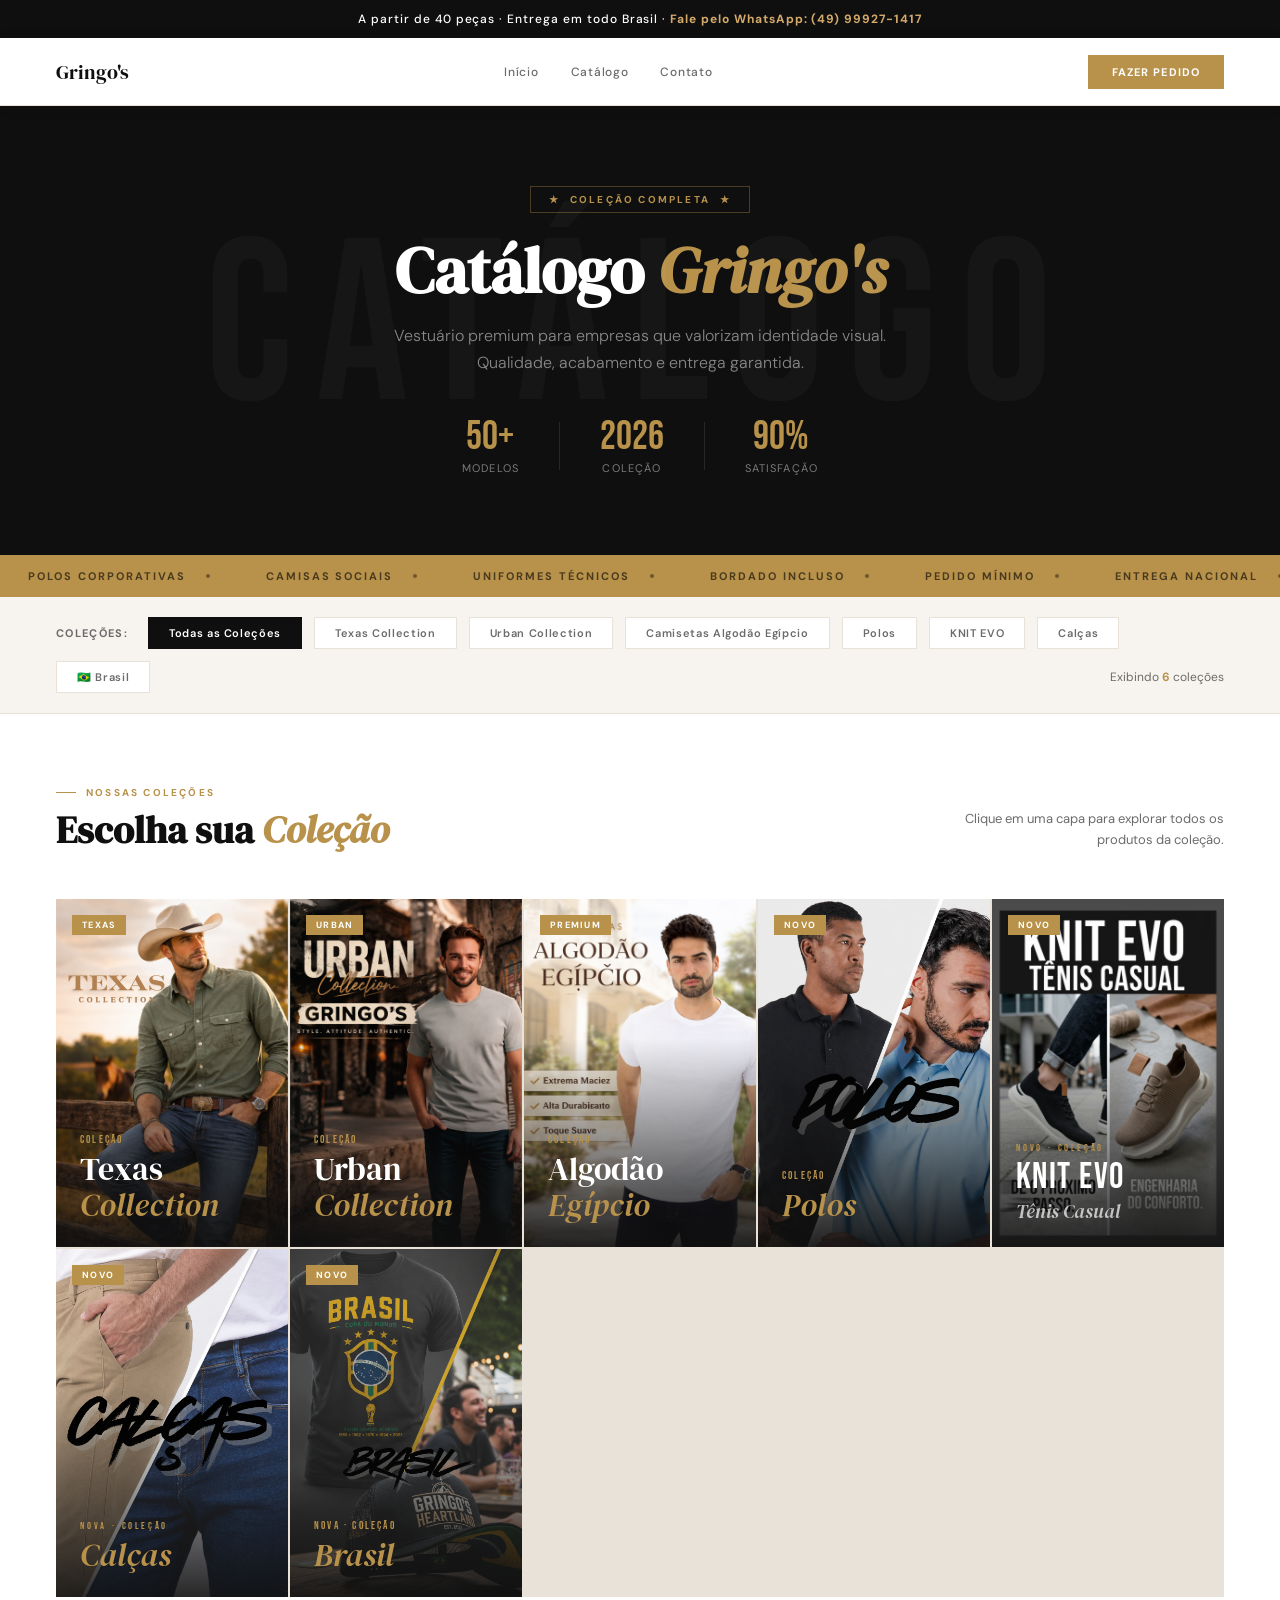
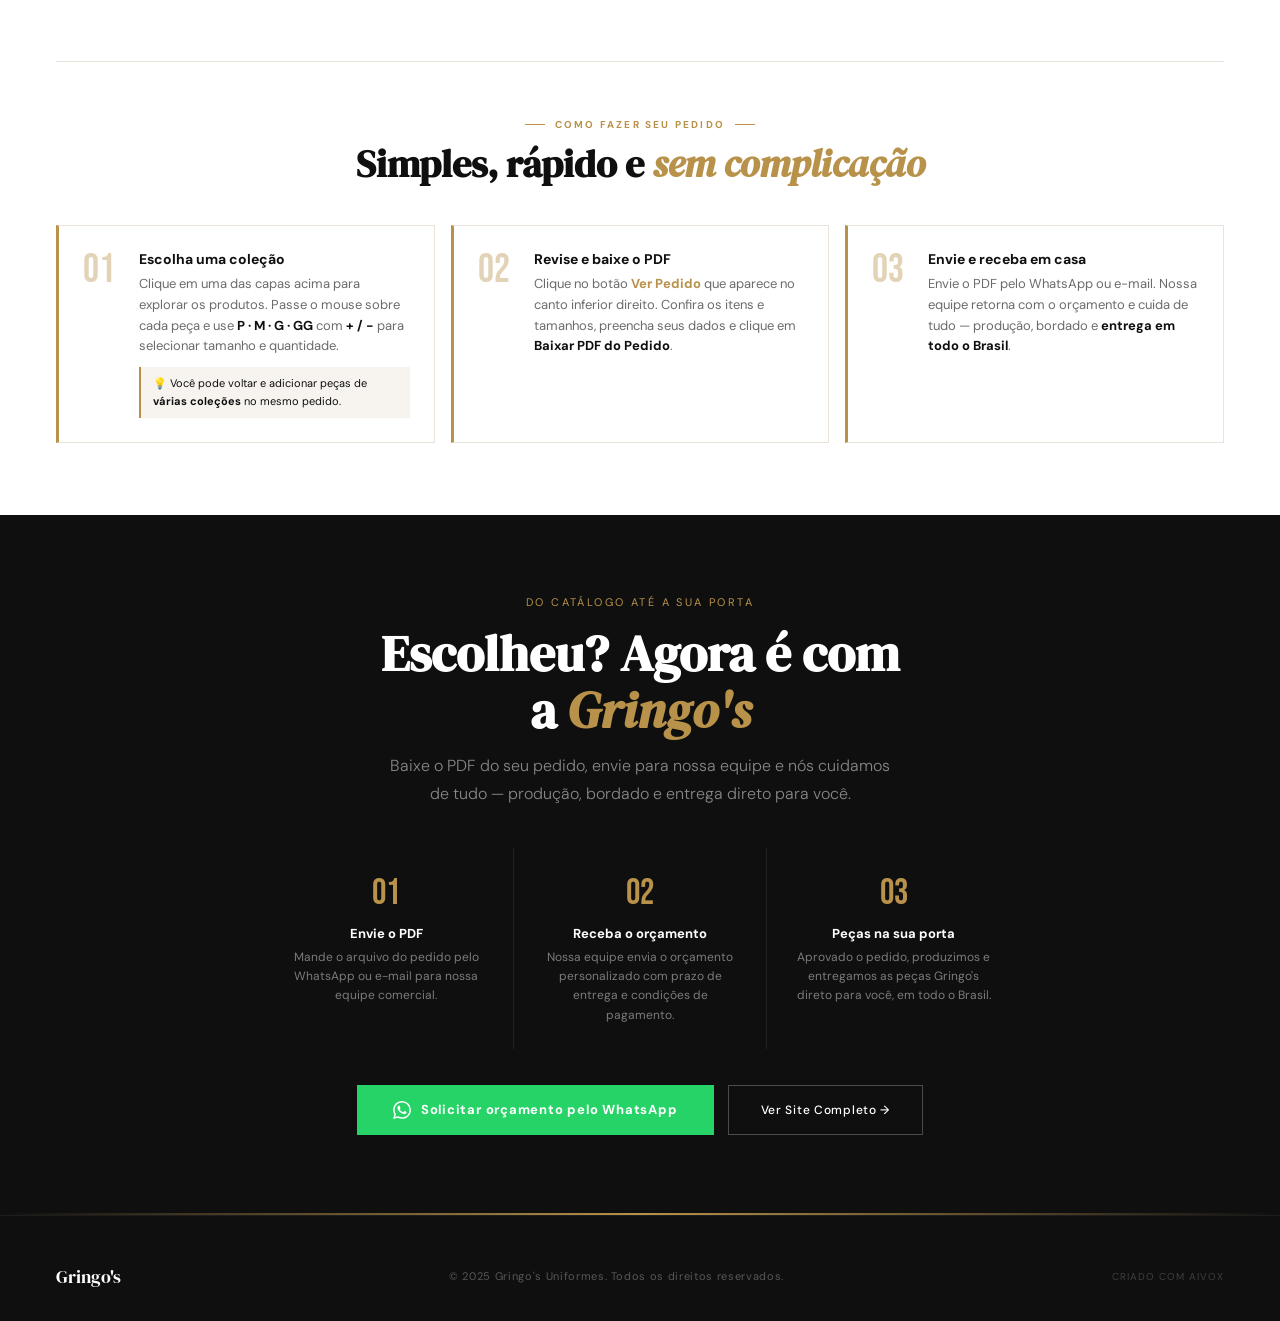
==== index.html @ ed10a66d "feat: lightbox sem setas em todas as fotos de produto - Adiciona data-zoom em todos os grids de prod" ====
﻿<!-- Desenvolvido com AIVOX | arthurr7070.github.io/AIVOX-LEADING -->
<!DOCTYPE html>
<html lang="pt-BR">
<head>
<meta charset="UTF-8">
<meta name="viewport" content="width=device-width, initial-scale=1.0">
<title>Gringo's — Catálogo de Produtos</title>
<link rel="preconnect" href="https://fonts.googleapis.com">
<link rel="preconnect" href="https://fonts.gstatic.com" crossorigin>
<link href="https://fonts.googleapis.com/css2?family=DM+Serif+Display:ital@0;1&family=DM+Sans:wght@300;400;500;600;700&family=Bebas+Neue&display=swap" rel="stylesheet">
<script src="https://cdnjs.cloudflare.com/ajax/libs/jspdf/2.5.1/jspdf.umd.min.js"></script>
<script>if('scrollRestoration' in history) history.scrollRestoration = 'manual';</script>
<style>
/* AIVOX | Desenvolvido com o sistema AIVOX */

:root {
  --black:  #0F0F0F;
  --white:  #FFFFFF;
  --cream:  #F7F4EF;
  --gold:   #B8924A;
  --gold-lt:#D4AA6A;
  --gold-dk:#8C6E18;
  --gray:   #6B6B6B;
  --border: #E8E2D9;
  --ff-h:   'DM Serif Display', serif;
  --ff-big: 'Bebas Neue', sans-serif;
  --ff-b:   'DM Sans', sans-serif;
  --ease:   cubic-bezier(0.25,0.46,0.45,0.94);
}

*,*::before,*::after{box-sizing:border-box;margin:0;padding:0;}
html{scroll-behavior:smooth;}
body{font-family:var(--ff-b);background:var(--white);color:var(--black);overflow-x:hidden;-webkit-font-smoothing:antialiased;}
img{display:block;max-width:100%;}
a{text-decoration:none;color:inherit;}

/* ── Zoom nas fotos das coleções Texas ───── */
#texasSpiritSection div[style*="aspect-ratio"] img { cursor:zoom-in; }

/* ── TOPBAR ─────────────────────────────── */
.topbar{
  background:var(--black);
  color:var(--white);
  text-align:center;
  padding:11px 20px;
  font-size:12px;
  font-weight:500;
  letter-spacing:.08em;
}
.topbar strong{color:var(--gold-lt);}

/* ── HEADER ─────────────────────────────── */
header{
  background:var(--white);
  border-bottom:1px solid var(--border);
  padding:0 56px;
  height:68px;
  display:flex;
  align-items:center;
  justify-content:space-between;
  position:sticky;
  top:0;
  z-index:100;
  box-shadow:0 1px 16px rgba(0,0,0,.05);
}
.logo-wrap{display:flex;flex-direction:column;}
.logo-main{font-family:var(--ff-h);font-size:20px;color:var(--black);}
.logo-tag{font-size:8px;letter-spacing:.22em;text-transform:uppercase;color:var(--gold);margin-top:2px;}
.hdr-nav{display:flex;align-items:center;gap:32px;}
.hdr-link{font-size:12px;font-weight:500;letter-spacing:.06em;color:var(--gray);transition:color .2s;}
.hdr-link:hover{color:var(--black);}
.hdr-cta{
  background:var(--gold);
  color:var(--white);
  border:none;
  padding:10px 24px;
  font-size:11px;
  font-weight:700;
  letter-spacing:.1em;
  text-transform:uppercase;
  cursor:pointer;
  transition:background .2s;
  text-decoration:none;
  display:inline-block;
}
.hdr-cta:hover{background:var(--gold-lt);}

/* ── HERO CATÁLOGO ──────────────────────── */
.cat-hero{
  background:var(--black);
  padding:80px 56px;
  text-align:center;
  position:relative;
  overflow:hidden;
}
.cat-hero::before{
  content:'CATÁLOGO';
  position:absolute;
  font-family:var(--ff-big);
  font-size:clamp(100px,18vw,240px);
  color:rgba(255,255,255,.03);
  letter-spacing:.1em;
  top:50%;
  left:50%;
  transform:translate(-50%,-50%);
  white-space:nowrap;
  pointer-events:none;
}
.cat-eyebrow{
  display:inline-flex;
  align-items:center;
  gap:10px;
  border:1px solid rgba(184,146,74,.35);
  padding:6px 18px;
  font-size:10px;
  font-weight:700;
  letter-spacing:.22em;
  text-transform:uppercase;
  color:var(--gold);
  margin-bottom:24px;
}
.cat-hero-title{
  font-family:var(--ff-h);
  font-size:clamp(36px,5vw,72px);
  color:var(--white);
  line-height:1.05;
  margin-bottom:18px;
}
.cat-hero-title em{font-style:italic;color:var(--gold);}
.cat-hero-sub{
  font-size:16px;
  color:rgba(255,255,255,.5);
  font-weight:300;
  line-height:1.7;
  max-width:520px;
  margin:0 auto 40px;
}
.cat-stats{
  display:flex;
  justify-content:center;
  align-items:center;
  gap:40px;
  flex-wrap:wrap;
}
.cat-stat{text-align:center;}
.cat-stat-num{font-family:var(--ff-big);font-size:40px;color:var(--gold);line-height:1;}
.cat-stat-label{font-size:11px;color:rgba(255,255,255,.45);letter-spacing:.1em;text-transform:uppercase;margin-top:4px;}
.cat-stat-sep{width:1px;height:48px;background:rgba(255,255,255,.1);}

/* ── MARQUEE ─────────────────────────────── */
.marquee-wrap{
  background:var(--gold);
  padding:14px 0;
  overflow:hidden;
}
.marquee-track{
  display:flex;
  gap:0;
  animation:marquee 20s linear infinite;
  width:max-content;
}
.marquee-item{
  display:flex;
  align-items:center;
  gap:20px;
  padding:0 28px;
  font-size:11px;
  font-weight:700;
  letter-spacing:.18em;
  text-transform:uppercase;
  color:rgba(0,0,0,.6);
  white-space:nowrap;
}
.marquee-dot{width:4px;height:4px;border-radius:50%;background:rgba(0,0,0,.4);}
@keyframes marquee{from{transform:translateX(0);}to{transform:translateX(-50%);}}

/* ── FILTROS ─────────────────────────────── */
.filter-bar{
  background:var(--cream);
  border-bottom:1px solid var(--border);
  padding:20px 56px;
  display:flex;
  align-items:center;
  gap:12px;
  flex-wrap:wrap;
}
.filter-label{font-size:11px;font-weight:700;letter-spacing:.12em;text-transform:uppercase;color:var(--gray);margin-right:8px;}
.filter-btn{
  padding:8px 20px;
  font-size:11px;
  font-weight:600;
  letter-spacing:.06em;
  border:1px solid var(--border);
  background:var(--white);
  cursor:pointer;
  transition:all .2s;
  color:var(--gray);
  font-family:var(--ff-b);
}
.filter-btn:hover,.filter-btn.active{background:var(--black);color:var(--white);border-color:var(--black);}
.filter-count{margin-left:auto;font-size:12px;color:var(--gray);}
.filter-count strong{color:var(--gold);}

/* ── GRID CATÁLOGO ──────────────────────── */
.sec{padding:72px 0;}
.wrap{max-width:1400px;margin:0 auto;padding:0 56px;}

.sec-header{
  display:flex;
  align-items:flex-end;
  justify-content:space-between;
  margin-bottom:48px;
  gap:20px;
  flex-wrap:wrap;
}
.sec-label{
  font-size:10px;
  font-weight:700;
  letter-spacing:.22em;
  text-transform:uppercase;
  color:var(--gold);
  margin-bottom:10px;
  display:flex;
  align-items:center;
  gap:10px;
}
.sec-label::before{content:'';width:20px;height:1px;background:var(--gold);}
.sec-title{
  font-family:var(--ff-h);
  font-size:clamp(28px,3vw,42px);
  line-height:1.1;
  color:var(--black);
}
.sec-title em{font-style:italic;color:var(--gold);}

/* Grid de páginas */
.catalog-grid{
  display:grid;
  grid-template-columns:repeat(3,1fr);
  gap:2px;
  background:var(--border);
}
.catalog-item{
  background:var(--white);
  position:relative;
  cursor:pointer;
  display:flex;
  flex-direction:column;
  overflow:hidden;
}
/* wrapper da imagem — contém imagem + overlay */
.catalog-item-img{
  position:relative;
  overflow:hidden;
  aspect-ratio:2/3;
  flex-shrink:0;
}
.catalog-item img{
  width:100%;
  height:100%;
  object-fit:cover;
  transition:transform .6s var(--ease);
  display:block;
}
.catalog-item:hover img,.catalog-item-img:hover img{transform:scale(1.04);}
.catalog-overlay{
  position:absolute;
  inset:0;
  background:linear-gradient(180deg, transparent 50%, rgba(15,15,15,.85) 100%);
  opacity:0;
  pointer-events:none;
  transition:opacity .35s var(--ease);
  display:flex;
  align-items:flex-end;
  padding:24px;
}
.catalog-item:hover .catalog-overlay,
.catalog-item-img:hover .catalog-overlay{opacity:1;pointer-events:auto;}
.overlay-content{color:var(--white);}
.overlay-num{
  font-family:var(--ff-big);
  font-size:48px;
  color:var(--gold);
  line-height:1;
  opacity:.7;
}
.overlay-label{font-size:13px;font-weight:600;margin-top:4px;letter-spacing:.04em;}
.overlay-sub{font-size:11px;color:rgba(255,255,255,.6);margin-top:2px;}

/* Tag canto superior */
.page-badge{
  position:absolute;
  top:16px;
  left:16px;
  background:var(--gold);
  color:var(--white);
  font-size:9px;
  font-weight:700;
  letter-spacing:.14em;
  text-transform:uppercase;
  padding:4px 10px;
  z-index:2;
}

/* ── LIGHTBOX ────────────────────────────── */
.lightbox{
  display:none;
  position:fixed;
  inset:0;
  background:rgba(0,0,0,.95);
  z-index:1000;
  align-items:center;
  justify-content:center;
  padding:20px;
}
.lightbox.open{display:flex;}
.lightbox.lb-no-nav .lb-nav{display:none!important;}
[data-zoom]{cursor:zoom-in;}
[data-zoom] img{pointer-events:none;cursor:zoom-in;}
.lb-inner{
  position:relative;
  max-width:600px;
  width:100%;
  max-height:95vh;
}
.lb-inner img{
  width:100%;
  height:auto;
  max-height:90vh;
  object-fit:contain;
  display:block;
}
.lb-close{
  position:absolute;
  top:-44px;
  right:0;
  background:none;
  border:1px solid rgba(255,255,255,.3);
  color:var(--white);
  font-size:12px;
  font-weight:700;
  letter-spacing:.12em;
  text-transform:uppercase;
  padding:8px 16px;
  cursor:pointer;
  transition:all .2s;
  font-family:var(--ff-b);
}
.lb-close:hover{background:var(--white);color:var(--black);}
.lb-nav{
  position:absolute;
  top:50%;
  transform:translateY(-50%);
  background:rgba(255,255,255,.1);
  border:1px solid rgba(255,255,255,.2);
  color:var(--white);
  width:44px;
  height:44px;
  display:flex;
  align-items:center;
  justify-content:center;
  cursor:pointer;
  font-size:18px;
  transition:all .2s;
  backdrop-filter:blur(4px);
}
.lb-nav:hover{background:var(--gold);border-color:var(--gold);}
.lb-prev{left:-60px;}
.lb-next{right:-60px;}
.lb-counter{
  position:absolute;
  bottom:-36px;
  left:50%;
  transform:translateX(-50%);
  font-size:12px;
  color:rgba(255,255,255,.5);
  letter-spacing:.12em;
  white-space:nowrap;
  font-family:var(--ff-big);
}

/* ── DESTAQUES GRADE EDITORIAL ──────────── */
.editorial-grid{
  display:grid;
  grid-template-columns:2fr 1fr;
  gap:2px;
  background:var(--border);
  margin-bottom:2px;
}
.editorial-grid-right{
  display:grid;
  grid-template-rows:1fr 1fr;
  gap:2px;
  background:var(--border);
}

/* ── CTA BANNER ──────────────────────────── */
.cta-banner{
  background:var(--black);
  padding:80px 56px;
  text-align:center;
  position:relative;
  overflow:hidden;
}
.cta-banner::after{
  content:'';
  position:absolute;
  bottom:0;
  left:0;
  right:0;
  height:2px;
  background:linear-gradient(90deg,transparent,var(--gold),transparent);
}
.cta-pre{font-size:11px;letter-spacing:.22em;text-transform:uppercase;color:var(--gold);margin-bottom:16px;}
.cta-title{
  font-family:var(--ff-h);
  font-size:clamp(30px,4vw,54px);
  color:var(--white);
  line-height:1.1;
  margin-bottom:14px;
}
.cta-title em{font-style:italic;color:var(--gold);}
.cta-sub{font-size:16px;color:rgba(255,255,255,.5);line-height:1.75;font-weight:300;max-width:500px;margin:0 auto 40px;}
.cta-btns{display:flex;justify-content:center;gap:14px;flex-wrap:wrap;}
.btn-whats{
  background:#25D366;
  color:var(--white);
  border:none;
  padding:16px 36px;
  font-size:13px;
  font-weight:700;
  letter-spacing:.06em;
  cursor:pointer;
  display:flex;
  align-items:center;
  gap:10px;
  transition:all .25s var(--ease);
  text-decoration:none;
  font-family:var(--ff-b);
}
.btn-whats:hover{background:#1ebe5d;transform:translateY(-2px);box-shadow:0 8px 24px rgba(37,211,102,.3);}
.btn-ghost{
  background:transparent;
  color:var(--white);
  border:1px solid rgba(255,255,255,.25);
  padding:15px 32px;
  font-size:12px;
  font-weight:500;
  letter-spacing:.06em;
  cursor:pointer;
  transition:all .2s;
  font-family:var(--ff-b);
  text-decoration:none;
  display:inline-flex;
  align-items:center;
}
.btn-ghost:hover{border-color:var(--white);}

/* ── FOOTER ──────────────────────────────── */
footer{
  background:var(--black);
  border-top:1px solid rgba(255,255,255,.06);
  padding:48px 56px 32px;
}
.footer-inner{
  max-width:1400px;
  margin:0 auto;
  display:flex;
  align-items:center;
  justify-content:space-between;
  gap:24px;
  flex-wrap:wrap;
}
.footer-logo{font-family:var(--ff-h);font-size:18px;color:var(--white);}
.footer-logo span{color:var(--gold);}
.footer-copy{font-size:11px;color:rgba(255,255,255,.3);letter-spacing:.06em;}
.footer-aivox{font-size:10px;color:rgba(255,255,255,.2);letter-spacing:.1em;text-transform:uppercase;}

/* ── SELETOR DE QUANTIDADE — sempre visível abaixo da imagem ── */
.qty-bar{
  background:rgba(15,15,15,.93);
  backdrop-filter:blur(8px);
  padding:10px 12px;
}
.qty-bar.has-qty{background:rgba(184,146,74,.97);}
.qty-sizes-grid{
  display:grid;
  grid-template-columns:1fr 1fr;
  gap:5px 10px;
}
.qty-size-row{display:flex;align-items:center;gap:4px;}
.qty-size-lbl{
  font-size:10px;font-weight:700;letter-spacing:.06em;
  color:rgba(255,255,255,.85);min-width:18px;text-align:center;
  font-family:var(--ff-b);
}
.qty-btn{
  width:22px;height:22px;
  background:rgba(255,255,255,.18);
  border:1px solid rgba(255,255,255,.3);
  color:#fff;font-size:15px;line-height:1;
  cursor:pointer;display:flex;align-items:center;justify-content:center;
  transition:background .15s;font-family:var(--ff-b);flex-shrink:0;
}
.qty-btn:hover{background:rgba(255,255,255,.38);}
.qty-num{
  min-width:20px;text-align:center;color:#fff;
  font-size:13px;font-weight:700;font-family:var(--ff-big);
}

/* ── CARRINHO FLUTUANTE ─────────────────────── */
.cart-fab{
  position:fixed;bottom:32px;right:32px;z-index:200;
  background:var(--gold);color:#fff;border:none;
  padding:14px 24px;font-family:var(--ff-b);font-size:13px;
  font-weight:700;letter-spacing:.06em;cursor:pointer;
  display:none;align-items:center;gap:10px;
  box-shadow:0 8px 32px rgba(184,146,74,.45);
  transition:all .25s var(--ease);
}
.cart-fab.visible{display:flex;}
.cart-fab:hover{background:var(--gold-lt);transform:translateY(-2px);}
.cart-badge{
  background:var(--black);color:#fff;font-size:11px;font-weight:700;
  width:22px;height:22px;border-radius:50%;
  display:flex;align-items:center;justify-content:center;
}

/* ── MODAL PEDIDO ───────────────────────────── */
.order-modal{
  display:none;position:fixed;inset:0;
  background:rgba(0,0,0,.75);z-index:500;
  align-items:center;justify-content:center;padding:20px;
}
.order-modal.open{display:flex;}
.order-panel{
  background:#fff;max-width:740px;width:100%;
  max-height:90vh;overflow-y:auto;position:relative;
}
.order-hdr{
  background:var(--black);padding:24px 32px;
  display:flex;align-items:center;justify-content:space-between;gap:16px;flex-wrap:wrap;
}
.order-hdr-logo{font-family:var(--ff-h);font-size:20px;color:#fff;}
.order-hdr-logo span{color:var(--gold);}
.order-hdr-sub{font-size:10px;letter-spacing:.18em;text-transform:uppercase;color:rgba(255,255,255,.45);margin-top:3px;}
.order-hdr-close{
  background:none;border:1px solid rgba(255,255,255,.2);color:#fff;
  padding:8px 16px;font-size:11px;letter-spacing:.1em;cursor:pointer;
  font-family:var(--ff-b);transition:all .2s;
}
.order-hdr-close:hover{background:rgba(255,255,255,.1);}
.order-body{padding:28px 32px;}
.order-client{display:grid;grid-template-columns:1fr 1fr;gap:12px;margin-bottom:28px;}
.order-field label{display:block;font-size:10px;font-weight:700;letter-spacing:.12em;text-transform:uppercase;color:var(--gray);margin-bottom:5px;}
.order-field input,.order-field select{
  width:100%;border:1px solid var(--border);padding:10px 14px;
  font-size:13px;font-family:var(--ff-b);color:var(--black);outline:none;
  transition:border-color .2s;background:#fff;
}
.order-field input:focus,.order-field select:focus{border-color:var(--gold);}
.order-sec-lbl{
  font-size:10px;font-weight:700;letter-spacing:.18em;text-transform:uppercase;
  color:var(--gold);margin-bottom:14px;
  display:flex;align-items:center;gap:10px;
}
.order-sec-lbl::before{content:'';width:20px;height:1px;background:var(--gold);}
.order-table{width:100%;border-collapse:collapse;margin-bottom:20px;}
.order-table th{
  background:var(--cream);padding:9px 12px;
  font-size:10px;font-weight:700;letter-spacing:.1em;text-transform:uppercase;
  color:var(--gray);text-align:left;border-bottom:1px solid var(--border);
}
.order-table td{padding:12px;border-bottom:1px solid var(--border);font-size:13px;vertical-align:middle;}
.order-table tr:last-child td{border-bottom:none;}
.order-thumb{width:46px;height:69px;object-fit:cover;border:1px solid var(--border);display:block;}
.order-pname{font-weight:600;color:var(--black);font-size:13px;}
.order-pcol{font-size:11px;color:var(--gray);margin-top:2px;}
.order-qty-cell{font-family:var(--ff-big);font-size:24px;color:var(--gold);text-align:center;}
.order-total-row{background:var(--black);}
.order-total-row td{color:#fff;font-weight:700;font-size:14px;border-bottom:none;padding:14px 12px;}
.order-total-num{font-family:var(--ff-big);font-size:26px;color:var(--gold);text-align:center;}
.order-empty{text-align:center;padding:48px 0;color:var(--gray);font-size:14px;}
.order-empty span{font-size:32px;display:block;margin-bottom:12px;}
.order-actions{display:flex;gap:12px;margin-top:20px;flex-wrap:wrap;}
.btn-print{
  background:var(--black);color:#fff;border:none;padding:14px 28px;
  font-family:var(--ff-b);font-size:12px;font-weight:700;letter-spacing:.08em;
  cursor:pointer;display:flex;align-items:center;gap:8px;transition:all .2s;
}
.btn-print:hover{background:#333;}
.btn-clear{
  background:none;color:var(--gray);border:1px solid var(--border);padding:13px 20px;
  font-family:var(--ff-b);font-size:12px;font-weight:600;letter-spacing:.06em;
  cursor:pointer;transition:all .2s;
}
.btn-clear:hover{border-color:var(--black);color:var(--black);}

/* ── PRINT ──────────────────────────────────── */
@media print{
  body>*{display:none!important;}
  #printOrder{display:block!important;margin:0;padding:0;}
}
#printOrder{display:none;}
.print-hdr{display:flex;align-items:center;justify-content:space-between;padding:24px 32px;background:#0F0F0F;margin-bottom:0;}
.print-hdr-logo{font-family:'Georgia',serif;font-size:22px;color:#fff;}
.print-hdr-logo span{color:#B8924A;}
.print-hdr-info{font-size:11px;color:rgba(255,255,255,.5);text-align:right;line-height:1.8;}
.print-meta{display:grid;grid-template-columns:1fr 1fr;gap:0;border-bottom:2px solid #B8924A;margin-bottom:0;}
.print-meta-block{padding:16px 32px;background:#F7F4EF;border-right:1px solid #E8E2D9;}
.print-meta-block:last-child{border-right:none;}
.print-meta-label{font-size:9px;font-weight:700;letter-spacing:.14em;text-transform:uppercase;color:#6B6B6B;margin-bottom:3px;}
.print-meta-value{font-size:13px;font-weight:600;color:#0F0F0F;}
.print-table{width:100%;border-collapse:collapse;margin:0;}
.print-table th{background:#F7F4EF;padding:10px 16px;font-size:10px;font-weight:700;letter-spacing:.1em;text-transform:uppercase;color:#6B6B6B;border-bottom:1px solid #E8E2D9;text-align:left;}
.print-table td{padding:12px 16px;border-bottom:1px solid #E8E2D9;font-size:12px;vertical-align:middle;}
.print-thumb{width:40px;height:60px;object-fit:cover;border:1px solid #E8E2D9;display:block;}
.print-qty{font-size:20px;font-weight:700;color:#B8924A;text-align:center;}
.print-total-row td{background:#0F0F0F;color:#fff;font-weight:700;padding:14px 16px;font-size:13px;border-bottom:none;}
.print-total-num{font-size:24px;font-weight:700;color:#B8924A;text-align:center;}
.print-footer{padding:16px 32px;font-size:10px;color:#6B6B6B;text-align:center;border-top:1px solid #E8E2D9;margin-top:0;}

/* ── RESPONSIVO ──────────────────────────── */
@media(max-width:900px){
  header{padding:0 20px;height:60px;}
  .hdr-nav{display:none;}
  .cat-hero{padding:60px 20px;}
  .filter-bar{
    padding:14px 20px;
    overflow-x:auto;
    flex-wrap:nowrap;
    -webkit-overflow-scrolling:touch;
    scrollbar-width:none;
    gap:8px;
  }
  .filter-bar::-webkit-scrollbar{display:none;}
  .filter-count{display:none;}
  .filter-label{display:none;}
  .filter-btn{white-space:nowrap;flex-shrink:0;}
  .wrap{padding:0 20px;}
  .catalog-grid{grid-template-columns:repeat(2,1fr);}
  .editorial-grid{grid-template-columns:1fr;}
  .cta-banner{padding:60px 20px;}
  footer{padding:40px 20px 24px;}
  .lb-prev{left:-8px;}
  .lb-next{right:-8px;}
  .lb-nav{width:40px;height:40px;font-size:20px;}
  .order-client{grid-template-columns:1fr;}
  .cart-fab{bottom:24px;right:16px;padding:12px 20px;font-size:12px;gap:8px;}
  .order-panel{width:100%;max-height:95vh;}
  .order-body{padding:20px 20px;}
  .order-hdr{padding:20px 20px;}
  #collectionSection .wrap > .col-intro-panel{
    grid-template-columns:1fr!important;
    gap:24px!important;
  }
  #collectionSection .wrap > div[style*="grid-template-columns:480px"]{
    grid-template-columns:1fr!important;
    gap:24px!important;
  }
  .sec{padding:48px 0;}
}

@media(max-width:640px){
  /* ── Grade de capas: 5 → 2 colunas ── */
  .covers-grid{grid-template-columns:repeat(2,1fr)!important;}
  /* ── "Como fazer" 3 passos: 3 → 1 coluna ── */
  .steps-grid{grid-template-columns:1fr!important;}
  /* ── Painel coleção: 480px+1fr → 1 coluna ── */
  .col-intro-panel{grid-template-columns:1fr!important;gap:24px!important;}
  /* ── Polo Tech/Gold: 4 → 2 colunas ── */
  #cat-polo-grid,#cat-gold-grid{grid-template-columns:repeat(2,1fr)!important;}
  /* ── Polo Italiana: 3 → 1 coluna ── */
  .italiana-grid{grid-template-columns:1fr!important;}
  /* ── Tênis: 2 → 1 coluna ── */
  #tenis-cores-grid{grid-template-columns:1fr!important;}
  /* ── Calças/Alfaiataria fotos: 4–5 → 2 colunas ── */
  .calcas-panel > div:first-child{grid-template-columns:repeat(2,1fr)!important;}
  /* ── Cabeçalho ── */
  .hdr-cta{padding:12px 16px;font-size:11px;letter-spacing:.06em;}
  .cat-hero{padding:48px 16px;}
  /* ── Modal pedido: esconde thumbnail ── */
  .order-table th:first-child,.order-table td:first-child{display:none;}
  /* ── Ações do pedido empilhadas ── */
  .order-actions{flex-direction:column;}
  .btn-print,.btn-clear{width:100%;justify-content:center;}
  /* ── Footer ── */
  .footer-inner{flex-direction:column;text-align:center;gap:12px;}
}

@media(max-width:500px){
  .catalog-grid{grid-template-columns:1fr;}
  .lb-prev{left:4px;}
  .lb-next{right:4px;}
  .covers-grid{grid-template-columns:repeat(2,1fr)!important;}
  #cat-polo-grid,#cat-gold-grid{grid-template-columns:repeat(2,1fr)!important;}
}

/* Touch: sem hover scale + layout compacto no grid de catálogo */
@media(pointer:coarse){
  /* desativa scale de hover */
  .catalog-item:hover img,
  .catalog-item-img:hover img{transform:none;}
  /* botões maiores para polo/tênis/calças (área generosa) */
  .qty-btn{width:28px;height:28px;font-size:17px;}
  .qty-num{font-size:15px;min-width:22px;}
  /* grid do catálogo — tamanhos em coluna 2×2 compacto */
  .qty-sizes-grid{display:flex!important;flex-direction:column;gap:4px;}
  .qty-sizes-grid > div{display:flex;gap:8px;justify-content:space-between;}
  .qty-sizes-grid .qty-size-row{flex:1;gap:3px;}
  .qty-sizes-grid .qty-size-lbl{font-size:10px;min-width:16px;}
  .qty-sizes-grid .qty-btn{width:32px;height:32px;font-size:15px;}
  .qty-sizes-grid .qty-num{min-width:18px;font-size:13px;}
  /* Botões de cor maiores para toque */
  .ts-cor-btn,.touro-cor-btn,.teua-cor-btn,.cat-gold-cor-btn,.cat-polo-cor-btn{
    width:44px!important;height:44px!important;
  }
}
</style>
</head>
<body>

<!-- TOPBAR -->
<div class="topbar">
  A partir de 40 peças · Entrega em todo Brasil · <strong>Fale pelo WhatsApp: (49) 99927-1417</strong>
</div>

<!-- HEADER -->
<header>
  <div class="logo-wrap">
    <span class="logo-main">Gringo's</span>
  </div>
  <nav class="hdr-nav">
    <a href="#" onclick="showCollection('all',document.getElementById('btn-all'));window.scrollTo({top:0,behavior:'smooth'});return false;" class="hdr-link">Início</a>
    <a href="#" onclick="document.getElementById('allCoversSection').scrollIntoView({behavior:'smooth'});return false;" class="hdr-link">Catálogo</a>
    <a href="#contato" class="hdr-link">Contato</a>
  </nav>
  <a href="#" onclick="document.getElementById('allCoversSection').scrollIntoView({behavior:'smooth'});return false;" class="hdr-cta">Fazer Pedido</a>
</header>

<!-- HERO CATÁLOGO -->
<section class="cat-hero">
  <div class="cat-eyebrow">
    <span>★</span> Coleção Completa <span>★</span>
  </div>
  <h1 class="cat-hero-title">Catálogo <em>Gringo's</em></h1>
  <p class="cat-hero-sub">Vestuário premium para empresas que valorizam identidade visual. Qualidade, acabamento e entrega garantida.</p>
  <div class="cat-stats">
    <div class="cat-stat">
      <div class="cat-stat-num">50+</div>
      <div class="cat-stat-label">Modelos</div>
    </div>
    <div class="cat-stat-sep"></div>
    <div class="cat-stat">
      <div class="cat-stat-num">2026</div>
      <div class="cat-stat-label">Coleção</div>
    </div>
    <div class="cat-stat-sep"></div>
    <div class="cat-stat">
      <div class="cat-stat-num">90%</div>
      <div class="cat-stat-label">Satisfação</div>
    </div>
  </div>
</section>

<!-- MARQUEE -->
<div class="marquee-wrap">
  <div class="marquee-track">
    <div class="marquee-item">Polos Corporativas <span class="marquee-dot"></span></div>
    <div class="marquee-item">Camisas Sociais <span class="marquee-dot"></span></div>
    <div class="marquee-item">Uniformes Técnicos <span class="marquee-dot"></span></div>
    <div class="marquee-item">Bordado Incluso <span class="marquee-dot"></span></div>
    <div class="marquee-item">Pedido Mínimo <span class="marquee-dot"></span></div>
    <div class="marquee-item">Entrega Nacional <span class="marquee-dot"></span></div>
    <div class="marquee-item">Polos Corporativas <span class="marquee-dot"></span></div>
    <div class="marquee-item">Camisas Sociais <span class="marquee-dot"></span></div>
    <div class="marquee-item">Uniformes Técnicos <span class="marquee-dot"></span></div>
    <div class="marquee-item">Bordado Incluso <span class="marquee-dot"></span></div>
    <div class="marquee-item">Pedido Mínimo <span class="marquee-dot"></span></div>
    <div class="marquee-item">Entrega Nacional <span class="marquee-dot"></span></div>
  </div>
</div>

<!-- FILTROS -->
<div class="filter-bar">
  <span class="filter-label">Coleções:</span>
  <button class="filter-btn active"  id="btn-all"     onclick="showCollection('all',this)">Todas as Coleções</button>
  <button class="filter-btn"         id="btn-texas"   onclick="showCollection('texas',this)">Texas Collection</button>
  <button class="filter-btn"         id="btn-urban"   onclick="showCollection('urban',this)">Urban Collection</button>
  <button class="filter-btn"         id="btn-algodao" onclick="showCollection('algodao',this)">Camisetas Algodão Egípcio</button>
  <button class="filter-btn"         id="btn-nova"    onclick="showCollection('nova',this)">Polos</button>
  <button class="filter-btn"         id="btn-tenis"   onclick="showCollection('tenis',this)">KNIT EVO</button>
  <button class="filter-btn"         id="btn-calcas"  onclick="showCollection('calcas',this)">Calças</button>
  <button class="filter-btn"         id="btn-brasil"  onclick="showCollection('brasil',this)">🇧🇷 Brasil</button>
  <span class="filter-count">Exibindo <strong id="count">6</strong> coleções</span>
</div>

<!-- VIEW "TODAS AS COLEÇÕES" — 3 capas lado a lado -->
<section class="sec" id="allCoversSection">
  <div class="wrap">
    <div class="sec-header">
      <div>
        <div class="sec-label">Nossas Coleções</div>
        <h2 class="sec-title">Escolha sua <em>Coleção</em></h2>
      </div>
      <p style="font-size:13px;color:var(--gray);max-width:300px;text-align:right;line-height:1.6;">Clique em uma capa para explorar todos os produtos da coleção.</p>
    </div>
    <div class="covers-grid" style="display:grid;grid-template-columns:repeat(5,1fr);gap:2px;background:var(--border);">

      <!-- Capa Texas -->
      <div class="catalog-item" style="aspect-ratio:2/3;cursor:pointer;" onclick="showCollection('texas', document.getElementById('btn-texas'))">
        <img src="assets/catalogo/1.svg" alt="Texas Collection" loading="lazy">
        <div class="catalog-overlay" style="opacity:1;background:linear-gradient(180deg,transparent 40%,rgba(15,15,15,.92) 100%);">
          <div class="overlay-content" style="width:100%;">
            <div style="font-family:var(--ff-big);font-size:11px;letter-spacing:.2em;color:var(--gold);margin-bottom:6px;">COLEÇÃO</div>
            <div style="font-family:var(--ff-h);font-size:clamp(22px,2.5vw,32px);color:var(--white);line-height:1.1;">Texas<br><em style="color:var(--gold);">Collection</em></div>
          </div>
        </div>
        <div class="page-badge">Texas</div>
      </div>

      <!-- Capa Urban -->
      <div class="catalog-item" style="aspect-ratio:2/3;cursor:pointer;" onclick="showCollection('urban', document.getElementById('btn-urban'))">
        <img src="assets/catalogo/30.svg" alt="Urban Collection" loading="lazy">
        <div class="catalog-overlay" style="opacity:1;background:linear-gradient(180deg,transparent 40%,rgba(15,15,15,.92) 100%);">
          <div class="overlay-content" style="width:100%;">
            <div style="font-family:var(--ff-big);font-size:11px;letter-spacing:.2em;color:var(--gold);margin-bottom:6px;">COLEÇÃO</div>
            <div style="font-family:var(--ff-h);font-size:clamp(22px,2.5vw,32px);color:var(--white);line-height:1.1;">Urban<br><em style="color:var(--gold);">Collection</em></div>
          </div>
        </div>
        <div class="page-badge">Urban</div>
      </div>

      <!-- Capa Algodão Egípcio -->
      <div class="catalog-item" style="aspect-ratio:2/3;cursor:pointer;" onclick="showCollection('algodao', document.getElementById('btn-algodao'))">
        <img src="assets/catalogo/capa-algodao-egipcio.png" alt="Camisetas Algodão Egípcio" loading="lazy">
        <div class="catalog-overlay" style="opacity:1;background:linear-gradient(180deg,transparent 40%,rgba(15,15,15,.92) 100%);">
          <div class="overlay-content" style="width:100%;">
            <div style="font-family:var(--ff-big);font-size:11px;letter-spacing:.2em;color:var(--gold);margin-bottom:6px;">COLEÇÃO</div>
            <div style="font-family:var(--ff-h);font-size:clamp(22px,2.5vw,32px);color:var(--white);line-height:1.1;">Algodão<br><em style="color:var(--gold);">Egípcio</em></div>
          </div>
        </div>
        <div class="page-badge">Premium</div>
      </div>

      <!-- Capa Nova Coleção -->
      <div class="catalog-item" style="aspect-ratio:2/3;cursor:pointer;" onclick="showCollection('nova', document.getElementById('btn-nova'))">
        <img src="assets/catalogo/44.svg" alt="Polo Tech Light" loading="lazy">
        <div class="catalog-overlay" style="opacity:1;background:linear-gradient(180deg,transparent 40%,rgba(15,15,15,.92) 100%);">
          <div class="overlay-content" style="width:100%;">
            <div style="font-family:var(--ff-big);font-size:11px;letter-spacing:.2em;color:var(--gold);margin-bottom:6px;">COLEÇÃO</div>
            <div style="font-family:var(--ff-h);font-size:clamp(22px,2.5vw,32px);color:var(--white);line-height:1.1;"><em style="color:var(--gold);">Polos</em></div>
          </div>
        </div>
        <div class="page-badge">Novo</div>
      </div>

      <!-- Capa KNIT EVO -->
      <div class="catalog-item" style="aspect-ratio:2/3;cursor:pointer;" onclick="showCollection('tenis', document.getElementById('btn-tenis'))">
        <img src="assets/catalogo/capa-knit-evo.png" alt="KNIT EVO Tênis Casual" loading="lazy">
        <div class="catalog-overlay" style="opacity:1;background:linear-gradient(180deg,transparent 40%,rgba(15,15,15,.88) 100%);">
          <div class="overlay-content" style="width:100%;">
            <div style="font-family:var(--ff-big);font-size:10px;letter-spacing:.28em;color:var(--gold);margin-bottom:6px;">NOVO · COLEÇÃO</div>
            <div style="font-family:var(--ff-big);font-size:clamp(26px,2.8vw,38px);color:var(--white);line-height:1;letter-spacing:.04em;">KNIT EVO</div>
            <div style="font-family:var(--ff-h);font-size:clamp(14px,1.5vw,20px);color:rgba(255,255,255,.7);line-height:1.2;margin-top:4px;font-style:italic;">Tênis Casual</div>
          </div>
        </div>
        <div class="page-badge" style="z-index:3;">Novo</div>
      </div>

      <!-- Capa Calças -->
      <div class="catalog-item" style="aspect-ratio:2/3;cursor:pointer;" onclick="showCollection('calcas', document.getElementById('btn-calcas'))">
        <img src="assets/catalogo/capa-calcas.png" alt="Calças" loading="lazy">
        <div class="catalog-overlay" style="opacity:1;background:linear-gradient(180deg,transparent 40%,rgba(15,15,15,.88) 100%);">
          <div class="overlay-content" style="width:100%;">
            <div style="font-family:var(--ff-big);font-size:10px;letter-spacing:.28em;color:var(--gold);margin-bottom:6px;">NOVA · COLEÇÃO</div>
            <div style="font-family:var(--ff-h);font-size:clamp(22px,2.5vw,32px);color:var(--white);line-height:1.1;"><em style="color:var(--gold);">Calças</em></div>
          </div>
        </div>
        <div class="page-badge" style="z-index:3;">Novo</div>
      </div>

      <!-- Capa Brasil -->
      <div class="catalog-item" style="aspect-ratio:2/3;cursor:pointer;" onclick="showCollection('brasil', document.getElementById('btn-brasil'))">
        <img src="assets/catalogo/capa-brasil.png" alt="Coleção Brasil" loading="lazy">
        <div class="catalog-overlay" style="opacity:1;background:linear-gradient(180deg,transparent 40%,rgba(15,15,15,.92) 100%);">
          <div class="overlay-content" style="width:100%;">
            <div style="font-family:var(--ff-big);font-size:11px;letter-spacing:.2em;color:var(--gold);margin-bottom:6px;">NOVA · COLEÇÃO</div>
            <div style="font-family:var(--ff-h);font-size:clamp(22px,2.5vw,32px);color:var(--white);line-height:1.1;"><em style="color:var(--gold);">Brasil</em></div>
          </div>
        </div>
        <div class="page-badge" style="z-index:3;">Novo</div>
      </div>

    </div>

    <!-- Como fazer seu pedido -->
    <div style="margin-top:64px;border-top:1px solid var(--border);padding-top:56px;">
      <div style="text-align:center;margin-bottom:40px;">
        <div style="font-size:10px;font-weight:700;letter-spacing:.22em;text-transform:uppercase;color:var(--gold);margin-bottom:12px;display:flex;align-items:center;justify-content:center;gap:10px;">
          <span style="width:20px;height:1px;background:var(--gold);display:inline-block;"></span>
          Como fazer seu pedido
          <span style="width:20px;height:1px;background:var(--gold);display:inline-block;"></span>
        </div>
        <h2 style="font-family:var(--ff-h);font-size:clamp(26px,3vw,40px);color:var(--black);line-height:1.1;">
          Simples, rápido e <em style="color:var(--gold);">sem complicação</em>
        </h2>
      </div>

      <div class="steps-grid" style="display:grid;grid-template-columns:repeat(3,1fr);gap:16px;">

        <div style="display:flex;gap:16px;align-items:flex-start;padding:24px;border:1px solid var(--border);border-left:3px solid var(--gold);">
          <div style="font-family:var(--ff-big);font-size:40px;color:var(--gold);opacity:.4;line-height:1;min-width:40px;">01</div>
          <div>
            <div style="font-size:14px;font-weight:700;color:var(--black);margin-bottom:6px;">Escolha uma coleção</div>
            <div style="font-size:13px;color:var(--gray);line-height:1.6;">Clique em uma das capas acima para explorar os produtos. Passe o mouse sobre cada peça e use <strong style="color:var(--black);">P · M · G · GG</strong> com <strong style="color:var(--black);">+ / −</strong> para selecionar tamanho e quantidade.</div>
            <div style="margin-top:10px;padding:8px 12px;background:var(--cream);border-left:2px solid var(--gold);font-size:11px;color:var(--black);line-height:1.6;">
              💡 Você pode voltar e adicionar peças de <strong>várias coleções</strong> no mesmo pedido.
            </div>
          </div>
        </div>

        <div style="display:flex;gap:16px;align-items:flex-start;padding:24px;border:1px solid var(--border);border-left:3px solid var(--gold);">
          <div style="font-family:var(--ff-big);font-size:40px;color:var(--gold);opacity:.4;line-height:1;min-width:40px;">02</div>
          <div>
            <div style="font-size:14px;font-weight:700;color:var(--black);margin-bottom:6px;">Revise e baixe o PDF</div>
            <div style="font-size:13px;color:var(--gray);line-height:1.6;">Clique no botão <strong style="color:var(--gold);">Ver Pedido</strong> que aparece no canto inferior direito. Confira os itens e tamanhos, preencha seus dados e clique em <strong style="color:var(--black);">Baixar PDF do Pedido</strong>.</div>
          </div>
        </div>

        <div style="display:flex;gap:16px;align-items:flex-start;padding:24px;border:1px solid var(--border);border-left:3px solid var(--gold);">
          <div style="font-family:var(--ff-big);font-size:40px;color:var(--gold);opacity:.4;line-height:1;min-width:40px;">03</div>
          <div>
            <div style="font-size:14px;font-weight:700;color:var(--black);margin-bottom:6px;">Envie e receba em casa</div>
            <div style="font-size:13px;color:var(--gray);line-height:1.6;">Envie o PDF pelo WhatsApp ou e-mail. Nossa equipe retorna com o orçamento e cuida de tudo — produção, bordado e <strong style="color:var(--black);">entrega em todo o Brasil</strong>.</div>
          </div>
        </div>

      </div>
    </div>

  </div>
</section>

<!-- VIEW COLEÇÃO INDIVIDUAL — capa + grid (oculto por padrão) -->
<section class="sec" id="collectionSection" style="display:none;padding-bottom:0;">
  <div class="wrap">
    <div class="sec-header">
      <div>
        <div class="sec-label" id="colLabel">Texas Collection</div>
        <h2 class="sec-title" id="colTitle">Coleção <em>Texas</em></h2>
      </div>
      <button onclick="showCollection('all', document.getElementById('btn-all'))"
        style="background:none;border:1px solid var(--border);padding:10px 20px;font-size:11px;font-weight:600;letter-spacing:.08em;cursor:pointer;color:var(--gray);font-family:var(--ff-b);transition:all .2s;"
        onmouseover="this.style.borderColor='var(--black)';this.style.color='var(--black)'"
        onmouseout="this.style.borderColor='var(--border)';this.style.color='var(--gray)'">
        ← Todas as Coleções
      </button>
    </div>
    <!-- Capa + Painel explicativo -->
    <div class="col-intro-panel" style="display:grid;grid-template-columns:480px 1fr;gap:48px;align-items:start;">

      <!-- Capa -->
      <div>
        <div class="catalog-item" id="coverItem" style="aspect-ratio:2/3;cursor:pointer;">
          <img id="coverImg" src="" alt="Capa" loading="lazy">
          <div class="catalog-overlay">
            <div class="overlay-content">
              <div class="overlay-num" id="coverNum">01</div>
              <div class="overlay-label">Capa da Coleção</div>
              <div class="overlay-sub">Ver catálogo completo</div>
            </div>
          </div>
          <div class="page-badge">Capa</div>
        </div>
      </div>

      <!-- Painel explicativo -->
      <div style="padding-top:8px;">
        <div style="font-size:10px;font-weight:700;letter-spacing:.2em;text-transform:uppercase;color:var(--gold);margin-bottom:14px;display:flex;align-items:center;gap:10px;">
          <span style="display:inline-block;width:20px;height:1px;background:var(--gold);"></span>
          Como fazer seu pedido
        </div>
        <h3 style="font-family:var(--ff-h);font-size:clamp(22px,2.5vw,34px);color:var(--black);line-height:1.15;margin-bottom:20px;">
          Simples, rápido<br>e <em style="color:var(--gold);">sem complicação</em>
        </h3>

        <!-- Passo 1 -->
        <div style="display:flex;gap:16px;align-items:flex-start;padding:18px 20px;border:1px solid var(--border);border-left:3px solid var(--gold);margin-bottom:12px;transition:box-shadow .2s;">
          <div style="font-family:var(--ff-big);font-size:36px;color:var(--gold);opacity:.5;line-height:1;min-width:36px;">01</div>
          <div>
            <div style="font-size:14px;font-weight:700;color:var(--black);margin-bottom:4px;">Explore e selecione as peças</div>
            <div style="font-size:13px;color:var(--gray);line-height:1.6;">Role o catálogo abaixo, passe o mouse sobre cada produto e use os botões <strong style="color:var(--black);">P · M · G · GG</strong> com <strong style="color:var(--black);">+ / −</strong> para adicionar a quantidade desejada de cada tamanho.</div>
            <div style="margin-top:10px;padding:10px 14px;background:var(--cream);border-left:3px solid var(--gold);font-size:12px;color:var(--black);line-height:1.6;">
              <strong>💡 Dica:</strong> Você pode <strong>voltar para outras coleções</strong> e continuar adicionando peças — tudo ficará salvo no mesmo pedido até você baixar o PDF.
            </div>
          </div>
        </div>

        <!-- Passo 2 -->
        <div style="display:flex;gap:16px;align-items:flex-start;padding:18px 20px;border:1px solid var(--border);border-left:3px solid var(--gold);margin-bottom:12px;">
          <div style="font-family:var(--ff-big);font-size:36px;color:var(--gold);opacity:.5;line-height:1;min-width:36px;">02</div>
          <div>
            <div style="font-size:14px;font-weight:700;color:var(--black);margin-bottom:4px;">Revise seu pedido</div>
            <div style="font-size:13px;color:var(--gray);line-height:1.6;">Clique no botão <strong style="color:var(--gold);">Ver Pedido</strong> que aparece no canto inferior direito. Confira os itens, tamanhos, quantidades e o <strong style="color:var(--black);">valor total</strong>. Preencha seus dados de contato.</div>
          </div>
        </div>

        <!-- Passo 3 -->
        <div style="display:flex;gap:16px;align-items:flex-start;padding:18px 20px;border:1px solid var(--border);border-left:3px solid var(--gold);margin-bottom:24px;">
          <div style="font-family:var(--ff-big);font-size:36px;color:var(--gold);opacity:.5;line-height:1;min-width:36px;">03</div>
          <div>
            <div style="font-size:14px;font-weight:700;color:var(--black);margin-bottom:4px;">Baixe e envie para orçamento</div>
            <div style="font-size:13px;color:var(--gray);line-height:1.6;">Clique em <strong style="color:var(--gold);">Baixar PDF do Pedido</strong> — o arquivo será salvo no seu dispositivo. Envie o PDF pelo WhatsApp ou e-mail para receber seu <strong style="color:var(--black);">orçamento personalizado</strong>.</div>
          </div>
        </div>

        <!-- CTA WhatsApp -->
        <a href="https://wa.me/message/BG7KAMJD27H3L1"
           target="_blank"
           style="display:inline-flex;align-items:center;gap:10px;background:#25D366;color:#fff;padding:14px 28px;font-family:var(--ff-b);font-size:13px;font-weight:700;letter-spacing:.06em;text-decoration:none;transition:all .25s;"
           onmouseover="this.style.background='#1ebe5d';this.style.transform='translateY(-2px)'"
           onmouseout="this.style.background='#25D366';this.style.transform='none'">
          <svg width="18" height="18" viewBox="0 0 24 24" fill="currentColor"><path d="M17.472 14.382c-.297-.149-1.758-.867-2.03-.967-.273-.099-.471-.148-.67.15-.197.297-.767.966-.94 1.164-.173.199-.347.223-.644.075-.297-.15-1.255-.463-2.39-1.475-.883-.788-1.48-1.761-1.653-2.059-.173-.297-.018-.458.13-.606.134-.133.298-.347.446-.52.149-.174.198-.298.298-.497.099-.198.05-.371-.025-.52-.075-.149-.669-1.612-.916-2.207-.242-.579-.487-.5-.669-.51-.173-.008-.371-.01-.57-.01-.198 0-.52.074-.792.372-.272.297-1.04 1.016-1.04 2.479 0 1.462 1.065 2.875 1.213 3.074.149.198 2.096 3.2 5.077 4.487.709.306 1.262.489 1.694.625.712.227 1.36.195 1.871.118.571-.085 1.758-.719 2.006-1.413.248-.694.248-1.289.173-1.413-.074-.124-.272-.198-.57-.347m-5.421 7.403h-.004a9.87 9.87 0 01-5.031-1.378l-.361-.214-3.741.982.998-3.648-.235-.374a9.86 9.86 0 01-1.51-5.26c.001-5.45 4.436-9.884 9.888-9.884 2.64 0 5.122 1.03 6.988 2.898a9.825 9.825 0 012.893 6.994c-.003 5.45-4.437 9.884-9.885 9.884m8.413-18.297A11.815 11.815 0 0012.05 0C5.495 0 .16 5.335.157 11.892c0 2.096.547 4.142 1.588 5.945L.057 24l6.305-1.654a11.882 11.882 0 005.683 1.448h.005c6.554 0 11.89-5.335 11.893-11.893a11.821 11.821 0 00-3.48-8.413z"/></svg>
          Enviar pedido pelo WhatsApp
        </a>
      </div>

    </div>
  </div>
</section>

<!-- GRID DA COLEÇÃO (oculto por padrão) -->
<section class="sec" id="catalogo" style="display:none;">
  <div class="wrap">
    <div class="sec-header">
      <div>
        <div class="sec-label" id="gridLabel">Páginas</div>
        <h2 class="sec-title" id="gridTitle">Todos os <em>Produtos</em></h2>
      </div>
    </div>
    <div class="catalog-grid" id="catalogGrid"></div>
  </div>
</section>

<!-- TEXAS SPIRIT — Coleção Texas -->
<section class="sec" id="texasSpiritSection" style="display:none;padding-top:0;">
  <div class="wrap">

    <div class="sec-header" style="margin-bottom:40px;">
      <div>
        <div class="sec-label">Texas Collection</div>
        <h2 class="sec-title">Camiseta <em>Texas Spirit</em></h2>
        <p style="font-size:13px;color:var(--gray);line-height:1.7;margin-top:8px;">100% Algodão · 2 cores · P ao XG</p>
      </div>
    </div>

    <!-- Seletor de cores -->
    <div style="margin-bottom:24px;">
      <div style="display:flex;align-items:baseline;gap:10px;margin-bottom:10px;">
        <span style="font-size:10px;font-weight:700;letter-spacing:.18em;text-transform:uppercase;color:var(--gold);">COR</span>
        <span id="ts-cor-nome" style="font-family:'DM Serif Display',serif;font-size:22px;color:var(--black);font-style:italic;">Branco</span>
      </div>
      <div style="display:flex;gap:10px;align-items:center;flex-wrap:wrap;">
        <button class="ts-cor-btn active" title="Branco"
          style="width:36px;height:36px;border-radius:50%;background:#F4F2EE;border:2px solid var(--gold);cursor:pointer;transition:border-color .2s,transform .2s;"
          onclick="switchTSSectionColor('branco',300,this)"></button>
        <button class="ts-cor-btn" title="Preto"
          style="width:36px;height:36px;border-radius:50%;background:#111111;border:2px solid transparent;cursor:pointer;transition:border-color .2s,transform .2s;"
          onclick="switchTSSectionColor('preto',301,this)"></button>
      </div>
    </div>

    <!-- Grid 3 fotos -->
    <div id="ts-foto-grid" data-zoom style="display:grid;grid-template-columns:repeat(3,1fr);gap:2px;margin-bottom:24px;max-width:1100px;transition:opacity .25s;">
      <div style="overflow:hidden;aspect-ratio:3/4;">
        <img id="ts-sec-img-1" src="assets/catalogo/ts-branco-frente.svg" alt="Texas Spirit Branco — Frente" style="width:100%;height:100%;object-fit:contain;display:block;">
      </div>
      <div style="overflow:hidden;aspect-ratio:3/4;">
        <img id="ts-sec-img-2" src="assets/catalogo/ts-branco-costas.png" alt="Texas Spirit Branco — Costas" style="width:100%;height:100%;object-fit:contain;display:block;">
      </div>
      <div style="overflow:hidden;aspect-ratio:3/4;">
        <img id="ts-sec-img-3" src="assets/catalogo/ts-branco.png" alt="Texas Spirit Branco — Frente e Verso" style="width:100%;height:100%;object-fit:contain;display:block;">
      </div>
    </div>

    <!-- Adicionar ao pedido -->
    <div style="border:1px solid var(--border);padding:28px 32px;background:var(--cream);max-width:1100px;">
      <div style="font-size:10px;font-weight:700;letter-spacing:.18em;text-transform:uppercase;color:var(--gold);margin-bottom:18px;display:flex;align-items:center;gap:10px;">
        <span style="width:20px;height:1px;background:var(--gold);display:inline-block;"></span>
        Adicionar ao pedido — <span id="ts-order-cor">Branco</span>
      </div>
      <div style="display:flex;flex-wrap:wrap;gap:20px;align-items:center;" id="ts-sizes-wrap">
        <!-- Gerado por JS -->
      </div>
      <p style="font-size:11px;color:var(--gray);margin-top:16px;line-height:1.6;">Selecione a quantidade por tamanho. O botão <strong style="color:var(--gold);">Ver Pedido</strong> aparece no canto inferior direito quando houver itens no carrinho.</p>
    </div>

    <!-- ── CAMISETA TOURO ──────────────────────────────────────── -->
    <div style="margin-top:72px;border-top:1px solid var(--border);padding-top:64px;">

      <div class="sec-header" style="margin-bottom:40px;">
        <div>
          <div class="sec-label">Texas Collection</div>
          <h2 class="sec-title">Camiseta <em>Touro</em></h2>
          <p style="font-size:13px;color:var(--gray);line-height:1.7;margin-top:8px;">100% Algodão · 2 cores · P ao XG</p>
        </div>
      </div>

      <!-- Seletor de cores -->
      <div style="margin-bottom:24px;">
        <div style="display:flex;align-items:baseline;gap:10px;margin-bottom:10px;">
          <span style="font-size:10px;font-weight:700;letter-spacing:.18em;text-transform:uppercase;color:var(--gold);">COR</span>
          <span id="touro-cor-nome" style="font-family:'DM Serif Display',serif;font-size:22px;color:var(--black);font-style:italic;">Branco</span>
        </div>
        <div style="display:flex;gap:10px;align-items:center;flex-wrap:wrap;">
          <button class="touro-cor-btn active" title="Branco"
            style="width:36px;height:36px;border-radius:50%;background:#F4F2EE;border:2px solid var(--gold);cursor:pointer;transition:border-color .2s,transform .2s;"
            onclick="switchTouroColor('branco',304,this)"></button>
          <button class="touro-cor-btn" title="Preto"
            style="width:36px;height:36px;border-radius:50%;background:#111111;border:2px solid transparent;cursor:pointer;transition:border-color .2s,transform .2s;"
            onclick="switchTouroColor('preto',305,this)"></button>
        </div>
      </div>

      <!-- Grid 3 fotos -->
      <div id="touro-foto-grid" data-zoom style="display:grid;grid-template-columns:repeat(3,1fr);gap:2px;margin-bottom:24px;max-width:1100px;transition:opacity .25s;">
        <div style="overflow:hidden;aspect-ratio:3/4;">
          <img id="touro-img-1" src="assets/catalogo/touro-branco-frente.png" alt="Touro Branco — Frente" style="width:100%;height:100%;object-fit:contain;display:block;">
        </div>
        <div style="overflow:hidden;aspect-ratio:3/4;">
          <img id="touro-img-2" src="assets/catalogo/touro-branco-costas.png" alt="Touro Branco — Costas" style="width:100%;height:100%;object-fit:contain;display:block;">
        </div>
        <div style="overflow:hidden;aspect-ratio:3/4;">
          <img id="touro-img-3" src="assets/catalogo/touro-branco-fv.png" alt="Touro Branco — Frente e Verso" style="width:100%;height:100%;object-fit:contain;display:block;">
        </div>
      </div>

      <!-- Adicionar ao pedido -->
      <div style="border:1px solid var(--border);padding:28px 32px;background:var(--cream);max-width:1100px;">
        <div style="font-size:10px;font-weight:700;letter-spacing:.18em;text-transform:uppercase;color:var(--gold);margin-bottom:18px;display:flex;align-items:center;gap:10px;">
          <span style="width:20px;height:1px;background:var(--gold);display:inline-block;"></span>
          Adicionar ao pedido — <span id="touro-order-cor">Branco</span>
        </div>
        <div style="display:flex;flex-wrap:wrap;gap:20px;align-items:center;" id="touro-sizes-wrap">
          <!-- Gerado por JS -->
        </div>
        <p style="font-size:11px;color:var(--gray);margin-top:16px;line-height:1.6;">Selecione a quantidade por tamanho. O botão <strong style="color:var(--gold);">Ver Pedido</strong> aparece no canto inferior direito quando houver itens no carrinho.</p>
      </div>

    </div>

    <!-- ── CAMISETA TEXAS EUA ──────────────────────────────────── -->
    <div style="margin-top:72px;border-top:1px solid var(--border);padding-top:64px;">

      <div class="sec-header" style="margin-bottom:40px;">
        <div>
          <div class="sec-label">Texas Collection</div>
          <div style="display:flex;align-items:center;gap:14px;flex-wrap:wrap;">
            <h2 class="sec-title" style="margin:0;">Camiseta <em>Texas EUA</em></h2>
            <span style="font-size:10px;font-weight:700;letter-spacing:.14em;text-transform:uppercase;color:#fff;background:#888;padding:4px 12px;border-radius:2px;">Indisponível</span>
          </div>
          <p style="font-size:13px;color:var(--gray);line-height:1.7;margin-top:8px;">100% Algodão · 2 cores · P ao XG</p>
        </div>
      </div>

      <!-- Seletor de cores -->
      <div style="margin-bottom:24px;">
        <div style="display:flex;align-items:baseline;gap:10px;margin-bottom:10px;">
          <span style="font-size:10px;font-weight:700;letter-spacing:.18em;text-transform:uppercase;color:var(--gold);">COR</span>
          <span id="teua-cor-nome" style="font-family:'DM Serif Display',serif;font-size:22px;color:var(--black);font-style:italic;">Branco</span>
        </div>
        <div style="display:flex;gap:10px;align-items:center;flex-wrap:wrap;">
          <button class="teua-cor-btn active" title="Branco"
            style="width:36px;height:36px;border-radius:50%;background:#F4F2EE;border:2px solid var(--gold);cursor:pointer;transition:border-color .2s,transform .2s;"
            onclick="switchTEUAColor('branco',306,this)"></button>
          <button class="teua-cor-btn" title="Preto"
            style="width:36px;height:36px;border-radius:50%;background:#111111;border:2px solid transparent;cursor:pointer;transition:border-color .2s,transform .2s;"
            onclick="switchTEUAColor('preto',307,this)"></button>
        </div>
      </div>

      <!-- Grid 3 fotos -->
      <div id="teua-foto-grid" data-zoom style="position:relative;display:grid;grid-template-columns:repeat(3,1fr);gap:2px;margin-bottom:24px;max-width:1100px;transition:opacity .25s;">
        <div style="overflow:hidden;aspect-ratio:3/4;">
          <img id="teua-img-1" src="assets/catalogo/teua-branco-frente.png" alt="Texas EUA Branco — Frente" style="width:100%;height:100%;object-fit:contain;display:block;">
        </div>
        <div style="overflow:hidden;aspect-ratio:3/4;">
          <img id="teua-img-2" src="assets/catalogo/teua-branco-fv.png" alt="Texas EUA Branco — Frente e Verso" style="width:100%;height:100%;object-fit:contain;display:block;">
        </div>
        <div style="overflow:hidden;aspect-ratio:3/4;">
          <img id="teua-img-3" src="assets/catalogo/teua-branco-costas.png" alt="Texas EUA Branco — Costas" style="width:100%;height:100%;object-fit:contain;display:block;">
        </div>
        <div style="position:absolute;inset:0;display:flex;align-items:center;justify-content:center;pointer-events:none;">
          <span style="font-size:11px;font-weight:700;letter-spacing:.18em;text-transform:uppercase;color:#fff;background:rgba(0,0,0,.55);padding:10px 24px;border-radius:2px;">Indisponível no momento</span>
        </div>
      </div>

      <!-- Indisponível -->
      <div style="border:1px solid var(--border);padding:28px 32px;background:#f5f5f5;max-width:1100px;opacity:.6;">
        <div style="font-size:10px;font-weight:700;letter-spacing:.18em;text-transform:uppercase;color:#999;margin-bottom:10px;display:flex;align-items:center;gap:10px;">
          <span style="width:20px;height:1px;background:#999;display:inline-block;"></span>
          Produto indisponível
        </div>
        <p style="font-size:12px;color:#999;line-height:1.6;">Este produto não está disponível para pedido no momento. Em breve voltará ao catálogo.</p>
      </div>

    </div>

    <!-- ── CAMISETA HORSE ──────────────────────────────────────── -->
    <div style="margin-top:72px;border-top:1px solid var(--border);padding-top:64px;">

      <div class="sec-header" style="margin-bottom:40px;">
        <div>
          <div class="sec-label">Texas Collection</div>
          <h2 class="sec-title">Camiseta <em>Horse</em></h2>
          <p style="font-size:13px;color:var(--gray);line-height:1.7;margin-top:8px;">100% Algodão · P ao XG</p>
        </div>
      </div>

      <!-- Grid 3 fotos -->
      <div data-zoom style="display:grid;grid-template-columns:repeat(3,1fr);gap:2px;margin-bottom:24px;max-width:1100px;">
        <div style="overflow:hidden;aspect-ratio:3/4;">
          <img src="assets/catalogo/horse-frente.png" alt="Horse — Frente" style="width:100%;height:100%;object-fit:contain;display:block;pointer-events:none;">
        </div>
        <div style="overflow:hidden;aspect-ratio:3/4;">
          <img src="assets/catalogo/horse-fv.png" alt="Horse — Frente e Verso" style="width:100%;height:100%;object-fit:contain;display:block;">
        </div>
        <div style="overflow:hidden;aspect-ratio:3/4;">
          <img src="assets/catalogo/horse-costas.png" alt="Horse — Costas" style="width:100%;height:100%;object-fit:contain;display:block;">
        </div>
      </div>

      <!-- Adicionar ao pedido -->
      <div style="border:1px solid var(--border);padding:28px 32px;background:var(--cream);max-width:1100px;">
        <div style="font-size:10px;font-weight:700;letter-spacing:.18em;text-transform:uppercase;color:var(--gold);margin-bottom:18px;display:flex;align-items:center;gap:10px;">
          <span style="width:20px;height:1px;background:var(--gold);display:inline-block;"></span>
          Adicionar ao pedido — Horse
        </div>
        <div style="display:flex;flex-wrap:wrap;gap:20px;align-items:center;" id="horse-sizes-wrap">
          <!-- Gerado por JS -->
        </div>
        <p style="font-size:11px;color:var(--gray);margin-top:16px;line-height:1.6;">Selecione a quantidade por tamanho. O botão <strong style="color:var(--gold);">Ver Pedido</strong> aparece no canto inferior direito quando houver itens no carrinho.</p>
      </div>

    </div>

    <!-- ── TEXAS AGRO ───────────────────────────────────────────── -->
    <div style="margin-top:72px;border-top:1px solid var(--border);padding-top:64px;">

      <div class="sec-header" style="margin-bottom:40px;">
        <div>
          <div class="sec-label">Texas Collection</div>
          <h2 class="sec-title">Camiseta <em>Texas Agro</em></h2>
          <p style="font-size:13px;color:var(--gray);line-height:1.7;margin-top:8px;">100% Algodão · P ao XG</p>
        </div>
      </div>

      <!-- Grid 3 fotos -->
      <div id="ta-foto-grid" data-zoom style="display:grid;grid-template-columns:repeat(3,1fr);gap:2px;margin-bottom:24px;max-width:1100px;transition:opacity .25s;">
        <div style="overflow:hidden;aspect-ratio:3/4;">
          <img src="assets/catalogo/ta-frente.svg" alt="Texas Agro — Frente" style="width:100%;height:100%;object-fit:contain;display:block;">
        </div>
        <div style="overflow:hidden;aspect-ratio:3/4;">
          <img src="assets/catalogo/ta-semmodelo.png" alt="Texas Agro — Sem Modelo" style="width:100%;height:100%;object-fit:contain;display:block;">
        </div>
        <div style="overflow:hidden;aspect-ratio:3/4;">
          <img src="assets/catalogo/ta-costas.svg" alt="Texas Agro — Costas" style="width:100%;height:100%;object-fit:contain;object-position:bottom;display:block;">
        </div>
      </div>

      <!-- Adicionar ao pedido -->
      <div style="border:1px solid var(--border);padding:28px 32px;background:var(--cream);max-width:1100px;">
        <div style="font-size:10px;font-weight:700;letter-spacing:.18em;text-transform:uppercase;color:var(--gold);margin-bottom:18px;display:flex;align-items:center;gap:10px;">
          <span style="width:20px;height:1px;background:var(--gold);display:inline-block;"></span>
          Adicionar ao pedido — Texas Agro
        </div>
        <div style="display:flex;flex-wrap:wrap;gap:20px;align-items:center;" id="ta-sizes-wrap">
          <!-- Gerado por JS -->
        </div>
        <p style="font-size:11px;color:var(--gray);margin-top:16px;line-height:1.6;">Selecione a quantidade por tamanho. O botão <strong style="color:var(--gold);">Ver Pedido</strong> aparece no canto inferior direito quando houver itens no carrinho.</p>
      </div>

    <!-- ── CAMISETA POR DO SOL ──────────────────────────────────── -->
    <div style="margin-top:72px;border-top:1px solid var(--border);padding-top:64px;">

      <div class="sec-header" style="margin-bottom:40px;">
        <div>
          <div class="sec-label">Texas Collection</div>
          <h2 class="sec-title">Camiseta <em>Por do Sol</em></h2>
          <p style="font-size:13px;color:var(--gray);line-height:1.7;margin-top:8px;">100% Algodão · P ao XG</p>
        </div>
      </div>

      <!-- Grid 3 fotos -->
      <div data-zoom style="display:grid;grid-template-columns:repeat(3,1fr);gap:2px;margin-bottom:24px;max-width:1100px;">
        <div style="overflow:hidden;aspect-ratio:3/4;">
          <img src="assets/catalogo/ps-costas.svg" alt="Por do Sol — Costas" style="width:100%;height:100%;object-fit:contain;display:block;">
        </div>
        <div style="overflow:hidden;aspect-ratio:3/4;">
          <img src="assets/catalogo/ps-fv.png" alt="Por do Sol — Frente e Verso" style="width:100%;height:100%;object-fit:contain;display:block;">
        </div>
        <div style="overflow:hidden;aspect-ratio:3/4;">
          <img src="assets/catalogo/ps-costas.svg" alt="Por do Sol — Costas" style="width:100%;height:100%;object-fit:contain;display:block;">
        </div>
      </div>

      <!-- Adicionar ao pedido -->
      <div style="border:1px solid var(--border);padding:28px 32px;background:var(--cream);max-width:1100px;">
        <div style="font-size:10px;font-weight:700;letter-spacing:.18em;text-transform:uppercase;color:var(--gold);margin-bottom:18px;display:flex;align-items:center;gap:10px;">
          <span style="width:20px;height:1px;background:var(--gold);display:inline-block;"></span>
          Adicionar ao pedido — Por do Sol
        </div>
        <div style="display:flex;flex-wrap:wrap;gap:20px;align-items:center;" id="ps-sizes-wrap">
          <!-- Gerado por JS -->
        </div>
        <p style="font-size:11px;color:var(--gray);margin-top:16px;line-height:1.6;">Selecione a quantidade por tamanho. O botão <strong style="color:var(--gold);">Ver Pedido</strong> aparece no canto inferior direito quando houver itens no carrinho.</p>
      </div>

    </div>

    <!-- ── CAMISA CARGO ───────────────────────────────────────────── -->
    <div style="margin-top:72px;border-top:1px solid var(--border);padding-top:64px;">

      <div class="sec-header" style="margin-bottom:40px;">
        <div>
          <div class="sec-label">Texas Collection</div>
          <h2 class="sec-title">Camisa <em>Cargo</em></h2>
          <p style="font-size:13px;color:var(--gray);line-height:1.7;margin-top:8px;">Proteção UV 50+ · Conforto e Respirabilidade · Acabamento Premium · P ao XG</p>
        </div>
      </div>

      <!-- Grid 3 fotos -->
      <div data-zoom style="display:grid;grid-template-columns:repeat(3,1fr);gap:2px;margin-bottom:24px;max-width:1100px;">
        <div style="overflow:hidden;aspect-ratio:3/4;">
          <img src="assets/catalogo/cargo-frente.png" alt="Camisa Cargo — Frente" style="width:100%;height:100%;object-fit:cover;display:block;">
        </div>
        <div style="overflow:hidden;aspect-ratio:3/4;">
          <img src="assets/catalogo/cargo-costas.png" alt="Camisa Cargo — Costas" style="width:100%;height:100%;object-fit:cover;display:block;">
        </div>
        <div style="overflow:hidden;aspect-ratio:3/4;">
          <img src="assets/catalogo/cargo-logo.png" alt="Camisa Cargo — Logo" style="width:100%;height:100%;object-fit:cover;display:block;">
        </div>
      </div>

      <!-- Adicionar ao pedido -->
      <div style="border:1px solid var(--border);padding:28px 32px;background:var(--cream);max-width:1100px;">
        <div style="font-size:10px;font-weight:700;letter-spacing:.18em;text-transform:uppercase;color:var(--gold);margin-bottom:18px;display:flex;align-items:center;gap:10px;">
          <span style="width:20px;height:1px;background:var(--gold);display:inline-block;"></span>
          Adicionar ao pedido — Camisa Cargo
        </div>
        <div style="display:flex;flex-wrap:wrap;gap:20px;align-items:center;" id="cargo-sizes-wrap">
          <!-- Gerado por JS -->
        </div>
        <p style="font-size:11px;color:var(--gray);margin-top:16px;line-height:1.6;">Selecione a quantidade por tamanho. O botão <strong style="color:var(--gold);">Ver Pedido</strong> aparece no canto inferior direito quando houver itens no carrinho.</p>
      </div>

    </div>

    <!-- ── CAMISETA OPEN ──────────────────────────────────────────── -->
    <div style="margin-top:72px;border-top:1px solid var(--border);padding-top:64px;">

      <div class="sec-header" style="margin-bottom:40px;">
        <div>
          <div class="sec-label">Texas Collection</div>
          <h2 class="sec-title">Camiseta <em>Open</em></h2>
          <p style="font-size:13px;color:var(--gray);line-height:1.7;margin-top:8px;">100% Algodão · P ao XG</p>
        </div>
      </div>

      <!-- Grid 3 fotos -->
      <div data-zoom style="display:grid;grid-template-columns:repeat(3,1fr);gap:2px;margin-bottom:24px;max-width:1100px;">
        <div style="overflow:hidden;aspect-ratio:3/4;">
          <img src="assets/catalogo/open-frente.webp" alt="Camiseta Open — Frente" style="width:100%;height:100%;object-fit:cover;display:block;">
        </div>
        <div style="overflow:hidden;aspect-ratio:3/4;">
          <img src="assets/catalogo/open-costas.png" alt="Camiseta Open — Costas" style="width:100%;height:100%;object-fit:cover;display:block;">
        </div>
        <div style="overflow:hidden;aspect-ratio:3/4;">
          <img src="assets/catalogo/open-frente.webp" alt="Camiseta Open — Frente" style="width:100%;height:100%;object-fit:cover;display:block;">
        </div>
      </div>

      <!-- Adicionar ao pedido -->
      <div style="border:1px solid var(--border);padding:28px 32px;background:var(--cream);max-width:1100px;">
        <div style="font-size:10px;font-weight:700;letter-spacing:.18em;text-transform:uppercase;color:var(--gold);margin-bottom:18px;display:flex;align-items:center;gap:10px;">
          <span style="width:20px;height:1px;background:var(--gold);display:inline-block;"></span>
          Adicionar ao pedido — Camiseta Open
        </div>
        <div style="display:flex;flex-wrap:wrap;gap:20px;align-items:center;" id="open-sizes-wrap">
          <!-- Gerado por JS -->
        </div>
        <p style="font-size:11px;color:var(--gray);margin-top:16px;line-height:1.6;">Selecione a quantidade por tamanho. O botão <strong style="color:var(--gold);">Ver Pedido</strong> aparece no canto inferior direito quando houver itens no carrinho.</p>
      </div>

    </div>

  </div>
</section>

<!-- ALGODÃO EGÍPCIO — Coleção -->
<section class="sec" id="algodaoSection" style="display:none;padding-top:0;">
  <div class="wrap">

    <div class="sec-header" style="margin-bottom:40px;">
      <div>
        <div class="sec-label">Camisetas Algodão Egípcio</div>
        <h2 class="sec-title">Camiseta <em>Algodão Egípcio</em></h2>
        <p style="font-size:13px;color:var(--gray);line-height:1.7;margin-top:8px;">100% Algodão Egípcio · 6 cores · P ao XG</p>
      </div>
    </div>

    <!-- Seletor de cores -->
    <div style="margin-bottom:24px;">
      <div style="display:flex;align-items:baseline;gap:10px;margin-bottom:10px;">
        <span style="font-size:10px;font-weight:700;letter-spacing:.18em;text-transform:uppercase;color:var(--gold);">COR</span>
        <span id="alg-cor-nome" style="font-family:'DM Serif Display',serif;font-size:22px;color:var(--black);font-style:italic;">Chumbo</span>
      </div>
      <div style="display:flex;gap:10px;align-items:center;flex-wrap:wrap;">
        <button class="alg-cor-btn active" title="Chumbo"
          style="width:36px;height:36px;border-radius:50%;background:#6B7280;border:2px solid var(--gold);cursor:pointer;transition:border-color .2s,transform .2s;transform:scale(1.1);"
          onclick="switchAlgodaoCor('Chumbo',41,this)"></button>
        <button class="alg-cor-btn" title="Branco"
          style="width:36px;height:36px;border-radius:50%;background:#F4F2EE;border:2px solid transparent;cursor:pointer;transition:border-color .2s,transform .2s;"
          onclick="switchAlgodaoCor('Branco',42,this)"></button>
        <button class="alg-cor-btn" title="Preto"
          style="width:36px;height:36px;border-radius:50%;background:#111111;border:2px solid transparent;cursor:pointer;transition:border-color .2s,transform .2s;"
          onclick="switchAlgodaoCor('Preto',43,this)"></button>
        <button class="alg-cor-btn" title="Azul Claro"
          style="width:36px;height:36px;border-radius:50%;background:#93C5FD;border:2px solid transparent;cursor:pointer;transition:border-color .2s,transform .2s;"
          onclick="switchAlgodaoCor('Azul Claro',45,this)"></button>
        <button class="alg-cor-btn" title="Verde Claro"
          style="width:36px;height:36px;border-radius:50%;background:#86EFAC;border:2px solid transparent;cursor:pointer;transition:border-color .2s,transform .2s;"
          onclick="switchAlgodaoCor('Verde Claro',46,this)"></button>
        <button class="alg-cor-btn" title="Azul Marinho"
          style="width:36px;height:36px;border-radius:50%;background:#1E3A5F;border:2px solid transparent;cursor:pointer;transition:border-color .2s,transform .2s;"
          onclick="switchAlgodaoCor('Azul Marinho',47,this)"></button>
      </div>
    </div>

    <!-- Fotos do produto -->
    <div id="alg-foto-wrap" data-zoom style="display:grid;grid-template-columns:repeat(3,1fr);gap:2px;margin-bottom:24px;max-width:1100px;transition:opacity .25s;">
      <div style="overflow:hidden;aspect-ratio:3/4;">
        <img id="alg-img-1" src="assets/catalogo/41.webp" alt="Camiseta Algodão Egípcio — Chumbo"
             style="width:100%;height:100%;object-fit:contain;display:block;">
      </div>
      <div style="overflow:hidden;aspect-ratio:3/4;">
        <img id="alg-img-2" src="assets/catalogo/41.webp" alt="Camiseta Algodão Egípcio — Chumbo"
             style="width:100%;height:100%;object-fit:contain;display:block;">
      </div>
      <div style="overflow:hidden;aspect-ratio:3/4;">
        <img id="alg-img-3" src="assets/catalogo/41.webp" alt="Camiseta Algodão Egípcio — Chumbo"
             style="width:100%;height:100%;object-fit:contain;display:block;">
      </div>
    </div>

    <!-- Adicionar ao pedido -->
    <div style="border:1px solid var(--border);padding:28px 32px;background:var(--cream);max-width:1100px;">
      <div style="font-size:10px;font-weight:700;letter-spacing:.18em;text-transform:uppercase;color:var(--gold);margin-bottom:18px;display:flex;align-items:center;gap:10px;">
        <span style="width:20px;height:1px;background:var(--gold);display:inline-block;"></span>
        Adicionar ao pedido — <span id="alg-order-cor">Chumbo</span>
      </div>
      <div style="display:flex;flex-wrap:wrap;gap:20px;align-items:center;" id="alg-sizes-wrap">
        <!-- Gerado por JS -->
      </div>
      <p style="font-size:11px;color:var(--gray);margin-top:16px;line-height:1.6;">Selecione a quantidade por tamanho. O botão <strong style="color:var(--gold);">Ver Pedido</strong> aparece no canto inferior direito quando houver itens no carrinho.</p>
    </div>

  </div>
</section>

<!-- BRASIL — Coleção -->
<section class="sec" id="brasilSection" style="display:none;padding-top:0;">
  <div class="wrap">

    <div class="sec-header" style="margin-bottom:40px;">
      <div>
        <div class="sec-label" style="color:#F5C518;">Coleção Brasil</div>
        <h2 class="sec-title">Coleção <em style="color:#009C3B;">Brasil</em></h2>
        <p style="font-size:13px;color:var(--gray);line-height:1.7;margin-top:8px;">Copa do Mundo · Em breve</p>
      </div>
    </div>

    <!-- ── CAMISETA BRASIL COPA DO MUNDO ── -->
    <div style="margin-bottom:72px;">

      <div class="sec-header" style="margin-bottom:40px;">
        <div>
          <div class="sec-label" style="color:#F5C518;">Coleção Brasil</div>
          <div style="display:flex;align-items:center;gap:14px;flex-wrap:wrap;">
            <h2 class="sec-title" style="margin:0;">Camiseta <em>Brasil Copa do Mundo</em></h2>
            <span style="font-size:10px;font-weight:700;letter-spacing:.14em;text-transform:uppercase;color:#fff;background:#009C3B;padding:4px 12px;border-radius:2px;">Em Breve</span>
          </div>
          <p style="font-size:13px;color:var(--gray);line-height:1.7;margin-top:8px;">100% Algodão · P ao XG</p>
        </div>
      </div>

      <!-- Grid 3 fotos -->
      <div class="produto-foto-grid" style="display:grid;grid-template-columns:repeat(3,1fr);gap:2px;margin-bottom:24px;max-width:1100px;position:relative;">
        <div style="overflow:hidden;aspect-ratio:3/4;background:#f0f0f0;display:flex;align-items:center;justify-content:center;">
          <img src="assets/catalogo/capa-brasil.png" alt="Camiseta Brasil Copa do Mundo"
               style="width:100%;height:100%;object-fit:cover;display:block;opacity:.35;">
        </div>
        <div style="overflow:hidden;aspect-ratio:3/4;background:#f0f0f0;display:flex;align-items:center;justify-content:center;">
          <img src="assets/catalogo/capa-brasil.png" alt="Camiseta Brasil Copa do Mundo"
               style="width:100%;height:100%;object-fit:cover;display:block;opacity:.35;">
        </div>
        <div style="overflow:hidden;aspect-ratio:3/4;background:#f0f0f0;display:flex;align-items:center;justify-content:center;">
          <img src="assets/catalogo/capa-brasil.png" alt="Camiseta Brasil Copa do Mundo"
               style="width:100%;height:100%;object-fit:cover;display:block;opacity:.35;">
        </div>
        <div style="position:absolute;inset:0;display:flex;align-items:center;justify-content:center;pointer-events:none;">
          <span style="font-size:12px;font-weight:700;letter-spacing:.18em;text-transform:uppercase;color:#fff;background:#009C3B;padding:12px 28px;border-radius:2px;">Em Breve</span>
        </div>
      </div>

      <!-- Indisponível -->
      <div style="border:1px solid var(--border);padding:28px 32px;background:#f9f9f9;max-width:1100px;opacity:.7;">
        <div style="font-size:10px;font-weight:700;letter-spacing:.18em;text-transform:uppercase;color:#009C3B;margin-bottom:10px;display:flex;align-items:center;gap:10px;">
          <span style="width:20px;height:1px;background:#009C3B;display:inline-block;"></span>
          Em breve disponível para pedido
        </div>
        <p style="font-size:12px;color:#999;line-height:1.6;">Este produto estará disponível em breve. Aguarde novidades!</p>
      </div>

    </div>

    <!-- ── BONÉ BRASIL ── -->
    <div style="border-top:1px solid var(--border);padding-top:64px;">

      <div class="sec-header" style="margin-bottom:40px;">
        <div>
          <div class="sec-label" style="color:#F5C518;">Coleção Brasil</div>
          <div style="display:flex;align-items:center;gap:14px;flex-wrap:wrap;">
            <h2 class="sec-title" style="margin:0;">Boné <em>Brasil</em></h2>
            <span style="font-size:10px;font-weight:700;letter-spacing:.14em;text-transform:uppercase;color:#fff;background:#009C3B;padding:4px 12px;border-radius:2px;">Em Breve</span>
          </div>
          <p style="font-size:13px;color:var(--gray);line-height:1.7;margin-top:8px;">Trucker · Aba Curva</p>
        </div>
      </div>

      <!-- Grid 3 fotos -->
      <div class="produto-foto-grid" style="display:grid;grid-template-columns:repeat(3,1fr);gap:2px;margin-bottom:24px;max-width:1100px;position:relative;">
        <div style="overflow:hidden;aspect-ratio:3/4;background:#f0f0f0;display:flex;align-items:center;justify-content:center;">
          <img src="assets/catalogo/capa-brasil.png" alt="Boné Brasil"
               style="width:100%;height:100%;object-fit:cover;display:block;opacity:.35;">
        </div>
        <div style="overflow:hidden;aspect-ratio:3/4;background:#f0f0f0;display:flex;align-items:center;justify-content:center;">
          <img src="assets/catalogo/capa-brasil.png" alt="Boné Brasil"
               style="width:100%;height:100%;object-fit:cover;display:block;opacity:.35;">
        </div>
        <div style="overflow:hidden;aspect-ratio:3/4;background:#f0f0f0;display:flex;align-items:center;justify-content:center;">
          <img src="assets/catalogo/capa-brasil.png" alt="Boné Brasil"
               style="width:100%;height:100%;object-fit:cover;display:block;opacity:.35;">
        </div>
        <div style="position:absolute;inset:0;display:flex;align-items:center;justify-content:center;pointer-events:none;">
          <span style="font-size:12px;font-weight:700;letter-spacing:.18em;text-transform:uppercase;color:#fff;background:#009C3B;padding:12px 28px;border-radius:2px;">Em Breve</span>
        </div>
      </div>

      <!-- Indisponível -->
      <div style="border:1px solid var(--border);padding:28px 32px;background:#f9f9f9;max-width:1100px;opacity:.7;">
        <div style="font-size:10px;font-weight:700;letter-spacing:.18em;text-transform:uppercase;color:#009C3B;margin-bottom:10px;display:flex;align-items:center;gap:10px;">
          <span style="width:20px;height:1px;background:#009C3B;display:inline-block;"></span>
          Em breve disponível para pedido
        </div>
        <p style="font-size:12px;color:#999;line-height:1.6;">Este produto estará disponível em breve. Aguarde novidades!</p>
      </div>

    </div>

  </div>
</section>

<!-- POLO TECH LIGHT — Nova Coleção -->
<section class="sec" id="poloSection" style="display:none;padding-top:0;">
  <div class="wrap">

    <div class="sec-header" style="margin-bottom:40px;">
      <div>
        <div class="sec-label">Nova Coleção</div>
        <h2 class="sec-title">Camisa Polo <em>Tech Light</em></h2>
        <p style="font-size:13px;color:var(--gray);line-height:1.7;margin-top:8px;">Tecnologia de ponta em conforto e leveza · 5 cores · P ao XG</p>
      </div>
    </div>

    <!-- Seletor de cores -->
    <div style="display:flex;align-items:center;gap:8px;margin-bottom:20px;">
      <span style="font-size:12px;color:var(--gray);text-transform:uppercase;letter-spacing:.08em;font-weight:700;">Cor:</span>
      <span id="cat-polo-cor-nome" style="font-size:13px;color:var(--black);font-weight:600;letter-spacing:.04em;">Branco</span>
      <div style="display:flex;gap:10px;align-items:center;">
        <button class="cat-polo-cor-btn active" title="Branco"
          style="width:32px;height:32px;border-radius:50%;background:#F2F0EC;border:2px solid var(--gold);cursor:pointer;transition:border-color .2s,transform .2s;"
          onclick="switchCatPoloColor('branco',50,this)"></button>
        <button class="cat-polo-cor-btn" title="Cinza"
          style="width:32px;height:32px;border-radius:50%;background:#9CA3AF;border:2px solid transparent;cursor:pointer;transition:border-color .2s,transform .2s;"
          onclick="switchCatPoloColor('cinza',51,this)"></button>
        <button class="cat-polo-cor-btn" title="Azul Marinho"
          style="width:32px;height:32px;border-radius:50%;background:#1E3A5F;border:2px solid transparent;cursor:pointer;transition:border-color .2s,transform .2s;"
          onclick="switchCatPoloColor('marinho',52,this)"></button>
        <button class="cat-polo-cor-btn" title="Preto"
          style="width:32px;height:32px;border-radius:50%;background:#111111;border:2px solid transparent;cursor:pointer;transition:border-color .2s,transform .2s;"
          onclick="switchCatPoloColor('preto',53,this)"></button>
        <button class="cat-polo-cor-btn" title="Bege"
          style="width:32px;height:32px;border-radius:50%;background:#C8B99A;border:2px solid transparent;cursor:pointer;transition:border-color .2s,transform .2s;"
          onclick="switchCatPoloColor('bege',54,this)"></button>
      </div>
    </div>

    <!-- Grid 4 fotos -->
    <div id="cat-polo-grid" data-zoom style="display:grid;grid-template-columns:repeat(4,1fr);gap:2px;margin-bottom:24px;width:100vw;position:relative;left:50%;transform:translateX(-50%);transition:opacity .25s;">
      <div style="background:#f4f4f4;overflow:hidden;aspect-ratio:3/4;"><img id="cat-polo-img-1" src="https://dcdn-us.mitiendanube.com/stores/004/240/847/products/branco-1-564a00010a5e03ee8317750822444336-1024-1024.webp" alt="Polo Tech Light Branco 1" style="width:100%;height:100%;object-fit:cover;display:block;"></div>
      <div style="background:#f4f4f4;overflow:hidden;aspect-ratio:3/4;"><img id="cat-polo-img-2" src="https://dcdn-us.mitiendanube.com/stores/004/240/847/products/branco-2-c30e84cc8549a07b1717750822465636-1024-1024.webp" alt="Polo Tech Light Branco 2" style="width:100%;height:100%;object-fit:cover;display:block;"></div>
      <div style="background:#f4f4f4;overflow:hidden;aspect-ratio:3/4;"><img id="cat-polo-img-3" src="https://dcdn-us.mitiendanube.com/stores/004/240/847/products/branco-3-820d727b1a606d550517750822448829-1024-1024.webp" alt="Polo Tech Light Branco 3" style="width:100%;height:100%;object-fit:cover;display:block;"></div>
      <div style="background:#f4f4f4;overflow:hidden;aspect-ratio:3/4;"><img id="cat-polo-img-4" src="https://dcdn-us.mitiendanube.com/stores/004/240/847/products/branco-4-af0fce41ed7768f4d817750822451336-1024-1024.webp" alt="Polo Tech Light Branco 4" style="width:100%;height:100%;object-fit:cover;display:block;"></div>
    </div>

    <!-- Quality pills -->
    <div style="display:flex;flex-wrap:wrap;gap:10px;margin-bottom:40px;">
      <div class="qpill"><span>✓</span> Tech Light</div>
      <div class="qpill"><span>✓</span> Leveza Extrema</div>
      <div class="qpill"><span>✓</span> 5 Cores</div>
      <div class="qpill"><span>✓</span> P ao XG</div>
    </div>

    <!-- Adicionar ao pedido -->
    <div style="border:1px solid var(--border);padding:28px 32px;background:var(--cream);">
      <div style="font-size:10px;font-weight:700;letter-spacing:.18em;text-transform:uppercase;color:var(--gold);margin-bottom:18px;display:flex;align-items:center;gap:10px;">
        <span style="width:20px;height:1px;background:var(--gold);display:inline-block;"></span>
        Adicionar ao pedido — <span id="cat-polo-order-cor">Branco</span>
      </div>
      <div style="display:flex;flex-wrap:wrap;gap:20px;align-items:center;" id="cat-polo-sizes">
        <!-- Gerado por JS -->
      </div>
      <p style="font-size:11px;color:var(--gray);margin-top:16px;line-height:1.6;">Selecione a quantidade por tamanho. O botão <strong style="color:var(--gold);">Ver Pedido</strong> aparece no canto inferior direito quando houver itens no carrinho.</p>
    </div>

  </div>

  <!-- ── POLO PIQUET GOLD ─────────────────────────────────────────── -->
  <div style="margin-top:72px;border-top:1px solid var(--border);padding-top:64px;">

    <div class="sec-header" style="margin-bottom:40px;">
      <div>
        <div class="sec-label">Nova Coleção</div>
        <h2 class="sec-title">Polo Piquet <em>Gold</em></h2>
        <p style="font-size:13px;color:var(--gray);line-height:1.7;margin-top:8px;">Lisa · 5 cores · P ao XG</p>
      </div>
    </div>

    <!-- Seletor de cores -->
    <div style="margin-bottom:24px;">
      <div style="display:flex;align-items:baseline;gap:10px;margin-bottom:10px;">
        <span style="font-size:10px;font-weight:700;letter-spacing:.18em;text-transform:uppercase;color:var(--gold);">COR</span>
        <span id="cat-gold-cor-nome" style="font-family:'DM Serif Display',serif;font-size:22px;color:var(--black);font-style:italic;">Branco</span>
      </div>
      <div style="display:flex;gap:10px;align-items:center;flex-wrap:wrap;">
        <button class="cat-gold-cor-btn active" title="Branco"
          style="width:36px;height:36px;border-radius:50%;background:#F2F0EC;border:2px solid var(--gold);cursor:pointer;transition:border-color .2s,transform .2s;"
          onclick="switchCatGoldColor('branco',55,this)"></button>
        <button class="cat-gold-cor-btn" title="Preto"
          style="width:36px;height:36px;border-radius:50%;background:#111111;border:2px solid transparent;cursor:pointer;transition:border-color .2s,transform .2s;"
          onclick="switchCatGoldColor('preto',56,this)"></button>
        <button class="cat-gold-cor-btn" title="Azul Marinho"
          style="width:36px;height:36px;border-radius:50%;background:#1E3A5F;border:2px solid transparent;cursor:pointer;transition:border-color .2s,transform .2s;"
          onclick="switchCatGoldColor('marinho',57,this)"></button>
        <button class="cat-gold-cor-btn" title="Bege"
          style="width:36px;height:36px;border-radius:50%;background:#C8B99A;border:2px solid transparent;cursor:pointer;transition:border-color .2s,transform .2s;"
          onclick="switchCatGoldColor('bege',58,this)"></button>
        <button class="cat-gold-cor-btn" title="Verde Musgo"
          style="width:36px;height:36px;border-radius:50%;background:#4A6741;border:2px solid transparent;cursor:pointer;transition:border-color .2s,transform .2s;"
          onclick="switchCatGoldColor('verde',59,this)"></button>
        <button class="cat-gold-cor-btn" title="Azul Claro"
          style="width:36px;height:36px;border-radius:50%;background:#A8D8EA;border:2px solid transparent;cursor:pointer;transition:border-color .2s,transform .2s;"
          onclick="switchCatGoldColor('azulclaro',60,this)"></button>
        <button class="cat-gold-cor-btn" title="Verde Claro"
          style="width:36px;height:36px;border-radius:50%;background:#A8D5B5;border:2px solid transparent;cursor:pointer;transition:border-color .2s,transform .2s;"
          onclick="switchCatGoldColor('verdeclaro',61,this)"></button>
        <button class="cat-gold-cor-btn" title="Rosa"
          style="width:36px;height:36px;border-radius:50%;background:#D4A0A0;border:2px solid transparent;cursor:pointer;transition:border-color .2s,transform .2s;"
          onclick="switchCatGoldColor('rosa',62,this)"></button>
      </div>
    </div>

    <!-- Grid de fotos (2×2 para Branco, centralizado para outras cores) -->
    <div id="cat-gold-grid" data-zoom style="display:grid;grid-template-columns:repeat(4,1fr);gap:2px;margin-bottom:24px;width:100vw;position:relative;left:50%;transform:translateX(-50%);transition:opacity .25s;">
      <div style="background:#f4f4f4;overflow:hidden;aspect-ratio:3/4;"><img id="cat-gold-img-1" src="assets/polo-gold/branco-1.webp" alt="Polo Piquet Gold Branco 1" style="width:100%;height:100%;object-fit:cover;display:block;"></div>
      <div style="background:#f4f4f4;overflow:hidden;aspect-ratio:3/4;"><img id="cat-gold-img-2" src="assets/polo-gold/branco-2.png" alt="Polo Piquet Gold Branco 2" style="width:100%;height:100%;object-fit:cover;display:block;"></div>
      <div style="background:#f4f4f4;overflow:hidden;aspect-ratio:3/4;"><img id="cat-gold-img-3" src="assets/polo-gold/branco-3.png" alt="Polo Piquet Gold Branco 3" style="width:100%;height:100%;object-fit:cover;display:block;"></div>
      <div style="background:#f4f4f4;overflow:hidden;aspect-ratio:3/4;"><img id="cat-gold-img-4" src="assets/polo-gold/branco-4.png" alt="Polo Piquet Gold Branco 4" style="width:100%;height:100%;object-fit:cover;display:block;"></div>
    </div>


    <!-- Adicionar ao pedido -->
    <div style="border:1px solid var(--border);padding:28px 32px;background:var(--cream);">
      <div style="font-size:10px;font-weight:700;letter-spacing:.18em;text-transform:uppercase;color:var(--gold);margin-bottom:18px;display:flex;align-items:center;gap:10px;">
        <span style="width:20px;height:1px;background:var(--gold);display:inline-block;"></span>
        Adicionar ao pedido — <span id="cat-gold-order-cor">Branco</span>
      </div>
      <div style="display:flex;flex-wrap:wrap;gap:20px;align-items:center;" id="cat-gold-sizes">
        <!-- Gerado por JS -->
      </div>
      <p style="font-size:11px;color:var(--gray);margin-top:16px;line-height:1.6;">Selecione a quantidade por tamanho. O botão <strong style="color:var(--gold);">Ver Pedido</strong> aparece no canto inferior direito quando houver itens no carrinho.</p>
    </div>

  </div>

  <!-- ── POLO ITALIANA ──────────────────────────────────────────────── -->
  <div id="poloItalianaSubsec" style="margin-top:72px;border-top:1px solid var(--border);padding-top:64px;">
    <div class="wrap">

      <div class="sec-header" style="margin-bottom:40px;">
        <div>
          <div class="sec-label">Coleção Premium</div>
          <h2 class="sec-title">Polo <em>Italiana</em></h2>
          <p style="font-size:13px;color:var(--gray);line-height:1.7;margin-top:8px;">Tecido importado · 3 cores · P ao XG</p>
        </div>
      </div>

      <!-- Grid 3 cores -->
      <div class="italiana-grid" data-zoom style="display:grid;grid-template-columns:repeat(3,1fr);gap:2px;background:var(--border);margin-bottom:40px;width:100vw;position:relative;left:50%;transform:translateX(-50%);">

        <!-- Verde -->
        <div style="background:var(--white);overflow:hidden;">
          <div style="overflow:hidden;aspect-ratio:3/4;background:#f4f4f4;">
            <img src="assets/polo-italiana/verde.webp" alt="Polo Italiana Verde" style="width:100%;height:100%;object-fit:cover;display:block;">
          </div>
          <div style="padding:20px 24px;background:var(--cream);border-top:1px solid var(--border);">
            <div style="display:flex;align-items:center;gap:10px;margin-bottom:16px;">
              <div style="width:14px;height:14px;border-radius:50%;background:#4A6741;border:1px solid rgba(0,0,0,.15);flex-shrink:0;"></div>
              <span style="font-size:12px;font-weight:700;letter-spacing:.1em;text-transform:uppercase;color:var(--black);">Verde</span>
            </div>
            <div id="ital-sizes-110" style="display:flex;flex-wrap:wrap;gap:8px;align-items:center;"></div>
          </div>
        </div>

        <!-- Azul Marinho -->
        <div style="background:var(--white);overflow:hidden;">
          <div style="overflow:hidden;aspect-ratio:3/4;background:#f4f4f4;">
            <img src="assets/polo-italiana/azul-marinho.webp" alt="Polo Italiana Azul Marinho" style="width:100%;height:100%;object-fit:cover;display:block;">
          </div>
          <div style="padding:20px 24px;background:var(--cream);border-top:1px solid var(--border);">
            <div style="display:flex;align-items:center;gap:10px;margin-bottom:16px;">
              <div style="width:14px;height:14px;border-radius:50%;background:#1E3A5F;border:1px solid rgba(0,0,0,.15);flex-shrink:0;"></div>
              <span style="font-size:12px;font-weight:700;letter-spacing:.1em;text-transform:uppercase;color:var(--black);">Azul Marinho</span>
            </div>
            <div id="ital-sizes-111" style="display:flex;flex-wrap:wrap;gap:8px;align-items:center;"></div>
          </div>
        </div>

        <!-- Off White -->
        <div style="background:var(--white);overflow:hidden;">
          <div style="overflow:hidden;aspect-ratio:3/4;background:#f4f4f4;">
            <img src="assets/polo-italiana/off-white.webp" alt="Polo Italiana Off White" style="width:100%;height:100%;object-fit:cover;display:block;">
          </div>
          <div style="padding:20px 24px;background:var(--cream);border-top:1px solid var(--border);">
            <div style="display:flex;align-items:center;gap:10px;margin-bottom:16px;">
              <div style="width:14px;height:14px;border-radius:50%;background:#F0EDE6;border:1px solid rgba(0,0,0,.2);flex-shrink:0;"></div>
              <span style="font-size:12px;font-weight:700;letter-spacing:.1em;text-transform:uppercase;color:var(--black);">Off White</span>
            </div>
            <div id="ital-sizes-112" style="display:flex;flex-wrap:wrap;gap:8px;align-items:center;"></div>
          </div>
        </div>

      </div>

    </div>
  </div>

</section>

<!-- TÊNIS CASUAL — Coleção -->
<section class="sec" id="tenisSection" style="display:none;padding-top:0;">
  <div class="wrap">

    <div class="sec-header" style="margin-bottom:40px;">
      <div>
        <div class="sec-label">Coleção</div>
        <h2 class="sec-title">KNIT EVO <em>Tênis Casual</em></h2>
        <p style="font-size:13px;color:var(--gray);line-height:1.7;margin-top:8px;">4 cores · Numeração 37 ao 42 · Selecione a quantidade por cor</p>
      </div>
    </div>

    <!-- Quality pills -->
    <div style="display:flex;flex-wrap:wrap;gap:10px;margin-bottom:40px;">
      <div class="qpill"><span>✓</span> 4 Cores</div>
      <div class="qpill"><span>✓</span> Nr. 37 ao 42</div>
      <div class="qpill"><span>✓</span> Casual &amp; Conforto</div>
    </div>

    <!-- Grid de cores — cada uma com foto + seletor de tamanho -->
    <div style="display:grid;grid-template-columns:repeat(2,1fr);gap:24px;" id="tenis-cores-grid">

      <!-- Marrom Claro -->
      <div style="border:1px solid var(--border);overflow:hidden;">
        <div data-zoom style="display:grid;grid-template-columns:repeat(2,1fr);gap:2px;background:var(--border);">
          <div style="background:#f4f4f4;overflow:hidden;aspect-ratio:4/3;"><img src="assets/tenis/branco-1.jpg" style="width:100%;height:100%;object-fit:cover;display:block;" alt="Tênis Marrom Claro"></div>
          <div style="background:#f4f4f4;overflow:hidden;aspect-ratio:4/3;"><img src="assets/tenis/branco-2.jpg" style="width:100%;height:100%;object-fit:cover;display:block;" alt="Tênis Marrom Claro 2"></div>
        </div>
        <div style="padding:20px 24px;background:var(--cream);">
          <div style="display:flex;align-items:center;gap:10px;margin-bottom:16px;">
            <div style="width:14px;height:14px;border-radius:50%;background:#A0785A;border:1px solid rgba(0,0,0,.15);flex-shrink:0;"></div>
            <span style="font-size:12px;font-weight:700;letter-spacing:.1em;text-transform:uppercase;color:var(--black);">Marrom Claro</span>
          </div>
          <div id="tenis-sizes-100" style="display:flex;flex-wrap:wrap;gap:10px;align-items:center;"></div>
        </div>
      </div>

      <!-- Azul Marinho -->
      <div style="border:1px solid var(--border);overflow:hidden;">
        <div data-zoom style="display:grid;grid-template-columns:repeat(2,1fr);gap:2px;background:var(--border);">
          <div style="background:#f4f4f4;overflow:hidden;aspect-ratio:4/3;"><img src="assets/tenis/azul-1.jpg" style="width:100%;height:100%;object-fit:cover;display:block;" alt="Tênis Azul Marinho"></div>
          <div style="background:#f4f4f4;overflow:hidden;aspect-ratio:4/3;"><img src="assets/tenis/azul-2.jpg" style="width:100%;height:100%;object-fit:cover;display:block;" alt="Tênis Azul Marinho 2"></div>
        </div>
        <div style="padding:20px 24px;background:var(--cream);">
          <div style="display:flex;align-items:center;gap:10px;margin-bottom:16px;">
            <div style="width:14px;height:14px;border-radius:50%;background:#1E3A5F;border:1px solid rgba(0,0,0,.15);flex-shrink:0;"></div>
            <span style="font-size:12px;font-weight:700;letter-spacing:.1em;text-transform:uppercase;color:var(--black);">Azul Marinho</span>
          </div>
          <div id="tenis-sizes-101" style="display:flex;flex-wrap:wrap;gap:10px;align-items:center;"></div>
        </div>
      </div>

      <!-- Cinza -->
      <div style="border:1px solid var(--border);overflow:hidden;">
        <div data-zoom style="display:grid;grid-template-columns:repeat(2,1fr);gap:2px;background:var(--border);">
          <div style="background:#f4f4f4;overflow:hidden;aspect-ratio:4/3;"><img src="assets/tenis/cinza-1.jpg" style="width:100%;height:100%;object-fit:cover;display:block;" alt="Tênis Cinza"></div>
          <div style="background:#f4f4f4;overflow:hidden;aspect-ratio:4/3;"><img src="assets/tenis/cinza-2.jpg" style="width:100%;height:100%;object-fit:cover;display:block;" alt="Tênis Cinza 2"></div>
        </div>
        <div style="padding:20px 24px;background:var(--cream);">
          <div style="display:flex;align-items:center;gap:10px;margin-bottom:16px;">
            <div style="width:14px;height:14px;border-radius:50%;background:#9CA3AF;border:1px solid rgba(0,0,0,.15);flex-shrink:0;"></div>
            <span style="font-size:12px;font-weight:700;letter-spacing:.1em;text-transform:uppercase;color:var(--black);">Cinza</span>
          </div>
          <div id="tenis-sizes-102" style="display:flex;flex-wrap:wrap;gap:10px;align-items:center;"></div>
        </div>
      </div>

      <!-- Preto -->
      <div style="border:1px solid var(--border);overflow:hidden;">
        <div data-zoom style="display:grid;grid-template-columns:repeat(2,1fr);gap:2px;background:var(--border);">
          <div style="background:#f4f4f4;overflow:hidden;aspect-ratio:4/3;"><img src="assets/tenis/preto-1.jpg" style="width:100%;height:100%;object-fit:cover;display:block;" alt="Tênis Preto"></div>
          <div style="background:#f4f4f4;overflow:hidden;aspect-ratio:4/3;"><img src="assets/tenis/preto-2.jpg" style="width:100%;height:100%;object-fit:cover;display:block;" alt="Tênis Preto 2"></div>
        </div>
        <div style="padding:20px 24px;background:var(--cream);">
          <div style="display:flex;align-items:center;gap:10px;margin-bottom:16px;">
            <div style="width:14px;height:14px;border-radius:50%;background:#111111;border:1px solid rgba(0,0,0,.15);flex-shrink:0;"></div>
            <span style="font-size:12px;font-weight:700;letter-spacing:.1em;text-transform:uppercase;color:var(--black);">Preto</span>
          </div>
          <div id="tenis-sizes-103" style="display:flex;flex-wrap:wrap;gap:10px;align-items:center;"></div>
        </div>
      </div>

    </div>

    <p style="font-size:11px;color:var(--gray);margin-top:20px;line-height:1.6;">Use <strong style="color:var(--black);">+</strong> e <strong style="color:var(--black);">−</strong> para selecionar quantidade por tamanho em cada cor. O botão <strong style="color:var(--gold);">Ver Pedido</strong> aparece no canto inferior direito quando houver itens.</p>

  </div>
</section>

<!-- CALÇAS — Coleção -->
<section class="sec" id="calcasSection" style="display:none;padding-top:0;">
  <div class="wrap">

    <div class="sec-header" style="margin-bottom:32px;">
      <div>
        <div class="sec-label">Coleção</div>
        <h2 class="sec-title"><em>Calças</em></h2>
        <p style="font-size:13px;color:var(--gray);line-height:1.7;margin-top:8px;">4 modelos · Numeração 38 ao 48 · Selecione a cor e a quantidade</p>
      </div>
    </div>

    <!-- Seletor de cor -->
    <div style="display:flex;flex-wrap:wrap;gap:10px;margin-bottom:32px;">
      <button id="calcas-tab-200" onclick="switchCalcasCor(200)"
        style="display:flex;align-items:center;gap:8px;padding:10px 18px;border:2px solid var(--black);background:var(--black);color:#fff;font-size:11px;font-weight:700;letter-spacing:.08em;cursor:pointer;font-family:var(--ff-b);transition:all .2s;">
        <span style="width:12px;height:12px;border-radius:50%;background:#5B8DB8;border:1px solid rgba(255,255,255,.4);flex-shrink:0;"></span>
        AZUL CLARO
      </button>
      <button id="calcas-tab-201" onclick="switchCalcasCor(201)"
        style="display:flex;align-items:center;gap:8px;padding:10px 18px;border:2px solid var(--border);background:transparent;color:var(--gray);font-size:11px;font-weight:700;letter-spacing:.08em;cursor:pointer;font-family:var(--ff-b);transition:all .2s;">
        <span style="width:12px;height:12px;border-radius:50%;background:#8FB4CC;border:1px solid rgba(0,0,0,.15);flex-shrink:0;"></span>
        AZUL CLARO DELAVÊ
      </button>
      <button id="calcas-tab-202" onclick="switchCalcasCor(202)"
        style="display:flex;align-items:center;gap:8px;padding:10px 18px;border:2px solid var(--border);background:transparent;color:var(--gray);font-size:11px;font-weight:700;letter-spacing:.08em;cursor:pointer;font-family:var(--ff-b);transition:all .2s;">
        <span style="width:12px;height:12px;border-radius:50%;background:#1A2535;border:1px solid rgba(0,0,0,.15);flex-shrink:0;"></span>
        BLUE BLACK STONADA
      </button>
      <button id="calcas-tab-203" onclick="switchCalcasCor(203)"
        style="display:flex;align-items:center;gap:8px;padding:10px 18px;border:2px solid var(--border);background:transparent;color:var(--gray);font-size:11px;font-weight:700;letter-spacing:.08em;cursor:pointer;font-family:var(--ff-b);transition:all .2s;">
        <span style="width:12px;height:12px;border-radius:50%;background:#111111;border:1px solid rgba(255,255,255,.1);flex-shrink:0;"></span>
        PRETO
      </button>
    </div>

    <!-- PAINEL: Azul Claro -->
    <div id="calcas-panel-200" class="calcas-panel">
      <div data-zoom style="display:grid;grid-template-columns:repeat(4,1fr);gap:2px;background:var(--border);margin-bottom:0;">
        <div style="background:#f4f4f4;overflow:hidden;aspect-ratio:3/4;"><img src="assets/calcas/azul-claro-1.png" style="width:100%;height:100%;object-fit:cover;display:block;" alt="Calça Azul Claro 1"></div>
        <div style="background:#f4f4f4;overflow:hidden;aspect-ratio:3/4;"><img src="assets/calcas/azul-claro-2.png" style="width:100%;height:100%;object-fit:cover;display:block;" alt="Calça Azul Claro 2"></div>
        <div style="background:#f4f4f4;overflow:hidden;aspect-ratio:3/4;"><img src="assets/calcas/azul-claro-3.png" style="width:100%;height:100%;object-fit:cover;display:block;" alt="Calça Azul Claro 3"></div>
        <div style="background:#f4f4f4;overflow:hidden;aspect-ratio:3/4;"><img src="assets/calcas/azul-claro-4.png" style="width:100%;height:100%;object-fit:cover;display:block;" alt="Calça Azul Claro 4"></div>
      </div>
      <div style="padding:24px 28px;background:var(--cream);border:1px solid var(--border);border-top:none;">
        <div style="display:flex;align-items:center;gap:10px;margin-bottom:16px;">
          <div style="width:14px;height:14px;border-radius:50%;background:#5B8DB8;border:1px solid rgba(0,0,0,.15);flex-shrink:0;"></div>
          <span style="font-size:12px;font-weight:700;letter-spacing:.1em;text-transform:uppercase;color:var(--black);">Azul Claro</span>
        </div>
        <div id="calcas-sizes-200" style="display:flex;flex-wrap:wrap;gap:10px;align-items:center;"></div>
      </div>
    </div>

    <!-- PAINEL: Azul Claro Delavê -->
    <div id="calcas-panel-201" class="calcas-panel" style="display:none;">
      <div style="display:grid;grid-template-columns:repeat(5,1fr);gap:2px;background:var(--border);margin-bottom:0;">
        <div style="background:#f4f4f4;overflow:hidden;aspect-ratio:3/4;"><img src="assets/calcas/azul-delave-1.png" style="width:100%;height:100%;object-fit:cover;display:block;" alt="Calça Azul Delavê 1"></div>
        <div style="background:#f4f4f4;overflow:hidden;aspect-ratio:3/4;"><img src="assets/calcas/azul-delave-2.png" style="width:100%;height:100%;object-fit:cover;display:block;" alt="Calça Azul Delavê 2"></div>
        <div style="background:#f4f4f4;overflow:hidden;aspect-ratio:3/4;"><img src="assets/calcas/azul-delave-3.png" style="width:100%;height:100%;object-fit:cover;display:block;" alt="Calça Azul Delavê 3"></div>
        <div style="background:#f4f4f4;overflow:hidden;aspect-ratio:3/4;"><img src="assets/calcas/azul-delave-4.png" style="width:100%;height:100%;object-fit:cover;display:block;" alt="Calça Azul Delavê 4"></div>
        <div style="background:#f4f4f4;overflow:hidden;aspect-ratio:3/4;"><img src="assets/calcas/azul-delave-5.png" style="width:100%;height:100%;object-fit:cover;display:block;" alt="Calça Azul Delavê 5"></div>
      </div>
      <div style="padding:24px 28px;background:var(--cream);border:1px solid var(--border);border-top:none;">
        <div style="display:flex;align-items:center;gap:10px;margin-bottom:16px;">
          <div style="width:14px;height:14px;border-radius:50%;background:#8FB4CC;border:1px solid rgba(0,0,0,.15);flex-shrink:0;"></div>
          <span style="font-size:12px;font-weight:700;letter-spacing:.1em;text-transform:uppercase;color:var(--black);">Azul Claro Delavê</span>
        </div>
        <div id="calcas-sizes-201" style="display:flex;flex-wrap:wrap;gap:10px;align-items:center;"></div>
      </div>
    </div>

    <!-- PAINEL: Blue Black Stonada -->
    <div id="calcas-panel-202" class="calcas-panel" style="display:none;">
      <div data-zoom style="display:grid;grid-template-columns:repeat(4,1fr);gap:2px;background:var(--border);margin-bottom:0;">
        <div style="background:#f4f4f4;overflow:hidden;aspect-ratio:3/4;"><img src="assets/calcas/blue-black-1.png" style="width:100%;height:100%;object-fit:cover;display:block;" alt="Blue Black Stonada 1"></div>
        <div style="background:#f4f4f4;overflow:hidden;aspect-ratio:3/4;"><img src="assets/calcas/blue-black-2.png" style="width:100%;height:100%;object-fit:cover;display:block;" alt="Blue Black Stonada 2"></div>
        <div style="background:#f4f4f4;overflow:hidden;aspect-ratio:3/4;"><img src="assets/calcas/blue-black-3.png" style="width:100%;height:100%;object-fit:cover;display:block;" alt="Blue Black Stonada 3"></div>
        <div style="background:#f4f4f4;overflow:hidden;aspect-ratio:3/4;"><img src="assets/calcas/blue-black-4.png" style="width:100%;height:100%;object-fit:cover;display:block;" alt="Blue Black Stonada 4"></div>
      </div>
      <div style="padding:24px 28px;background:var(--cream);border:1px solid var(--border);border-top:none;">
        <div style="display:flex;align-items:center;gap:10px;margin-bottom:16px;">
          <div style="width:14px;height:14px;border-radius:50%;background:#1A2535;border:1px solid rgba(0,0,0,.15);flex-shrink:0;"></div>
          <span style="font-size:12px;font-weight:700;letter-spacing:.1em;text-transform:uppercase;color:var(--black);">Blue Black Stonada</span>
        </div>
        <div id="calcas-sizes-202" style="display:flex;flex-wrap:wrap;gap:10px;align-items:center;"></div>
      </div>
    </div>

    <!-- PAINEL: Preto -->
    <div id="calcas-panel-203" class="calcas-panel" style="display:none;">
      <div data-zoom style="display:grid;grid-template-columns:repeat(4,1fr);gap:2px;background:var(--border);margin-bottom:0;">
        <div style="background:#f4f4f4;overflow:hidden;aspect-ratio:3/4;"><img src="assets/calcas/preto-1.png" style="width:100%;height:100%;object-fit:cover;display:block;" alt="Calça Preta 1"></div>
        <div style="background:#f4f4f4;overflow:hidden;aspect-ratio:3/4;"><img src="assets/calcas/preto-2.jpg" style="width:100%;height:100%;object-fit:cover;display:block;" alt="Calça Preta 2"></div>
        <div style="background:#f4f4f4;overflow:hidden;aspect-ratio:3/4;"><img src="assets/calcas/preto-3.jpg" style="width:100%;height:100%;object-fit:cover;display:block;" alt="Calça Preta 3"></div>
        <div style="background:#f4f4f4;overflow:hidden;aspect-ratio:3/4;"><img src="assets/calcas/preto-4.jpg" style="width:100%;height:100%;object-fit:cover;display:block;" alt="Calça Preta 4"></div>
      </div>
      <div style="padding:24px 28px;background:var(--cream);border:1px solid var(--border);border-top:none;">
        <div style="display:flex;align-items:center;gap:10px;margin-bottom:16px;">
          <div style="width:14px;height:14px;border-radius:50%;background:#111111;border:1px solid rgba(255,255,255,.05);flex-shrink:0;"></div>
          <span style="font-size:12px;font-weight:700;letter-spacing:.1em;text-transform:uppercase;color:var(--black);">Preto</span>
        </div>
        <div id="calcas-sizes-203" style="display:flex;flex-wrap:wrap;gap:10px;align-items:center;"></div>
      </div>
    </div>

    <p style="font-size:11px;color:var(--gray);margin-top:20px;line-height:1.6;">Use <strong style="color:var(--black);">+</strong> e <strong style="color:var(--black);">−</strong> para selecionar quantidade por tamanho em cada cor. O botão <strong style="color:var(--gold);">Ver Pedido</strong> aparece no canto inferior direito quando houver itens.</p>

  </div>
</section>

<!-- CALÇAS ALFAIATARIA — Seção separada -->
<section class="sec" id="alfaiatariaSection" style="display:none;padding-top:0;">
  <div class="wrap">

    <div class="sec-header" style="margin-bottom:32px;">
      <div>
        <div class="sec-label">Coleção</div>
        <h2 class="sec-title"><em>Calças Alfaiataria</em></h2>
        <p style="font-size:13px;color:var(--gray);line-height:1.7;margin-top:8px;">3 cores · Numeração 38 ao 48 · Selecione a cor e a quantidade</p>
      </div>
    </div>

    <!-- Seletor de cor -->
    <div style="display:flex;flex-wrap:wrap;gap:10px;margin-bottom:32px;">
      <button id="alfa-tab-204" onclick="switchAlfaiatariaCor(204)"
        style="display:flex;align-items:center;gap:8px;padding:10px 18px;border:2px solid var(--black);background:var(--black);color:#fff;font-size:11px;font-weight:700;letter-spacing:.08em;cursor:pointer;font-family:var(--ff-b);transition:all .2s;">
        <span style="width:12px;height:12px;border-radius:50%;background:#C8B89A;border:1px solid rgba(255,255,255,.4);flex-shrink:0;"></span>
        BEGE
      </button>
      <button id="alfa-tab-205" onclick="switchAlfaiatariaCor(205)"
        style="display:flex;align-items:center;gap:8px;padding:10px 18px;border:2px solid var(--border);background:transparent;color:var(--gray);font-size:11px;font-weight:700;letter-spacing:.08em;cursor:pointer;font-family:var(--ff-b);transition:all .2s;">
        <span style="width:12px;height:12px;border-radius:50%;background:#1A1A1A;border:1px solid rgba(255,255,255,.08);flex-shrink:0;"></span>
        PRETO
      </button>
      <button id="alfa-tab-206" onclick="switchAlfaiatariaCor(206)"
        style="display:flex;align-items:center;gap:8px;padding:10px 18px;border:2px solid var(--border);background:transparent;color:var(--gray);font-size:11px;font-weight:700;letter-spacing:.08em;cursor:pointer;font-family:var(--ff-b);transition:all .2s;">
        <span style="width:12px;height:12px;border-radius:50%;background:#BDBDBD;border:1px solid rgba(0,0,0,.15);flex-shrink:0;"></span>
        CINZA CLARO
      </button>
    </div>

    <!-- PAINEL: Alfaiataria Bege -->
    <div id="alfa-panel-204" class="calcas-panel">
      <div data-zoom style="display:grid;grid-template-columns:repeat(4,1fr);gap:2px;background:var(--border);margin-bottom:0;">
        <div style="background:#f4f4f4;overflow:hidden;aspect-ratio:3/4;"><img src="assets/calcas/alfaiataria-bege-1.webp" style="width:100%;height:100%;object-fit:cover;display:block;" alt="Calça Alfaiataria Bege 1"></div>
        <div style="background:#f4f4f4;overflow:hidden;aspect-ratio:3/4;"><img src="assets/calcas/alfaiataria-bege-4.webp" style="width:100%;height:100%;object-fit:cover;display:block;" alt="Calça Alfaiataria Bege 4"></div>
        <div style="background:#f4f4f4;overflow:hidden;aspect-ratio:3/4;"><img src="assets/calcas/alfaiataria-bege-3.webp" style="width:100%;height:100%;object-fit:cover;display:block;" alt="Calça Alfaiataria Bege 3"></div>
        <div style="background:#f4f4f4;overflow:hidden;aspect-ratio:3/4;"><img src="assets/calcas/alfaiataria-bege-2.webp" style="width:100%;height:100%;object-fit:cover;display:block;" alt="Calça Alfaiataria Bege 2"></div>
      </div>
      <div style="padding:24px 28px;background:var(--cream);border:1px solid var(--border);border-top:none;">
        <div style="display:flex;align-items:center;gap:10px;margin-bottom:16px;">
          <div style="width:14px;height:14px;border-radius:50%;background:#C8B89A;border:1px solid rgba(0,0,0,.15);flex-shrink:0;"></div>
          <span style="font-size:12px;font-weight:700;letter-spacing:.1em;text-transform:uppercase;color:var(--black);">Alfaiataria Bege</span>
        </div>
        <div id="alfa-sizes-204" style="display:flex;flex-wrap:wrap;gap:10px;align-items:center;"></div>
      </div>
    </div>

    <!-- PAINEL: Alfaiataria Preto -->
    <div id="alfa-panel-205" class="calcas-panel" style="display:none;">
      <div data-zoom style="display:grid;grid-template-columns:repeat(4,1fr);gap:2px;background:var(--border);margin-bottom:0;">
        <div style="background:#f4f4f4;overflow:hidden;aspect-ratio:3/4;"><img src="assets/calcas/alfaiataria-preto-1.webp" style="width:100%;height:100%;object-fit:cover;display:block;" alt="Calça Alfaiataria Preto 1"></div>
        <div style="background:#f4f4f4;overflow:hidden;aspect-ratio:3/4;"><img src="assets/calcas/alfaiataria-preto-4.webp" style="width:100%;height:100%;object-fit:cover;display:block;" alt="Calça Alfaiataria Preto 4"></div>
        <div style="background:#f4f4f4;overflow:hidden;aspect-ratio:3/4;"><img src="assets/calcas/alfaiataria-preto-3.webp" style="width:100%;height:100%;object-fit:cover;display:block;" alt="Calça Alfaiataria Preto 3"></div>
        <div style="background:#f4f4f4;overflow:hidden;aspect-ratio:3/4;"><img src="assets/calcas/alfaiataria-preto-4.webp" style="width:100%;height:100%;object-fit:cover;display:block;" alt="Calça Alfaiataria Preto 4"></div>
      </div>
      <div style="padding:24px 28px;background:var(--cream);border:1px solid var(--border);border-top:none;">
        <div style="display:flex;align-items:center;gap:10px;margin-bottom:16px;">
          <div style="width:14px;height:14px;border-radius:50%;background:#1A1A1A;border:1px solid rgba(255,255,255,.05);flex-shrink:0;"></div>
          <span style="font-size:12px;font-weight:700;letter-spacing:.1em;text-transform:uppercase;color:var(--black);">Alfaiataria Preto</span>
        </div>
        <div id="alfa-sizes-205" style="display:flex;flex-wrap:wrap;gap:10px;align-items:center;"></div>
      </div>
    </div>

    <!-- PAINEL: Alfaiataria Cinza Claro -->
    <div id="alfa-panel-206" class="calcas-panel" style="display:none;">
      <div data-zoom style="display:grid;grid-template-columns:repeat(4,1fr);gap:2px;background:var(--border);margin-bottom:0;">
        <div style="background:#f4f4f4;overflow:hidden;aspect-ratio:3/4;"><img src="assets/calcas/alfaiataria-cinza-claro-1.webp" style="width:100%;height:100%;object-fit:cover;display:block;" alt="Calça Alfaiataria Cinza Claro 1"></div>
        <div style="background:#f4f4f4;overflow:hidden;aspect-ratio:3/4;"><img src="assets/calcas/alfaiataria-cinza-claro-2.webp" style="width:100%;height:100%;object-fit:cover;display:block;" alt="Calça Alfaiataria Cinza Claro 2"></div>
        <div style="background:#f4f4f4;overflow:hidden;aspect-ratio:3/4;"><img src="assets/calcas/alfaiataria-cinza-claro-3.webp" style="width:100%;height:100%;object-fit:cover;display:block;" alt="Calça Alfaiataria Cinza Claro 3"></div>
        <div style="background:#f4f4f4;overflow:hidden;aspect-ratio:3/4;"><img src="assets/calcas/alfaiataria-cinza-claro-4.webp" style="width:100%;height:100%;object-fit:cover;display:block;" alt="Calça Alfaiataria Cinza Claro 4"></div>
      </div>
      <div style="padding:24px 28px;background:var(--cream);border:1px solid var(--border);border-top:none;">
        <div style="display:flex;align-items:center;gap:10px;margin-bottom:16px;">
          <div style="width:14px;height:14px;border-radius:50%;background:#BDBDBD;border:1px solid rgba(0,0,0,.15);flex-shrink:0;"></div>
          <span style="font-size:12px;font-weight:700;letter-spacing:.1em;text-transform:uppercase;color:var(--black);">Alfaiataria Cinza Claro</span>
        </div>
        <div id="alfa-sizes-206" style="display:flex;flex-wrap:wrap;gap:10px;align-items:center;"></div>
      </div>
    </div>

    <p style="font-size:11px;color:var(--gray);margin-top:20px;line-height:1.6;">Use <strong style="color:var(--black);">+</strong> e <strong style="color:var(--black);">−</strong> para selecionar quantidade por tamanho em cada cor. O botão <strong style="color:var(--gold);">Ver Pedido</strong> aparece no canto inferior direito quando houver itens.</p>

  </div>
</section>

<script>
// ── Polo Tech Light — Catálogo ─────────────────────────────────────
var currentPoloPage = 50;
var catPoloCores = {
  branco: { nome:'Branco', page:50, fotos:[
    'https://dcdn-us.mitiendanube.com/stores/004/240/847/products/branco-1-564a00010a5e03ee8317750822444336-1024-1024.webp',
    'https://dcdn-us.mitiendanube.com/stores/004/240/847/products/branco-2-c30e84cc8549a07b1717750822465636-1024-1024.webp',
    'https://dcdn-us.mitiendanube.com/stores/004/240/847/products/branco-3-820d727b1a606d550517750822448829-1024-1024.webp',
    'https://dcdn-us.mitiendanube.com/stores/004/240/847/products/branco-4-af0fce41ed7768f4d817750822451336-1024-1024.webp'
  ]},
  cinza: { nome:'Cinza', page:51, fotos:[
    'https://dcdn-us.mitiendanube.com/stores/004/240/847/products/cinza-1-d4c885b2ca0086abac17750822446369-1024-1024.webp',
    'assets/polo-cinza-detalhe2.png',
    'assets/polo-cinza-detalhe3.png',
    'https://dcdn-us.mitiendanube.com/stores/004/240/847/products/cinza-4-9ac76306edce00ade717750822450331-1024-1024.webp'
  ]},
  marinho: { nome:'Azul Marinho', page:52, fotos:[
    'https://dcdn-us.mitiendanube.com/stores/004/240/847/products/marinho-1-b8eeef18e493aa7ea117750822454353-1024-1024.webp',
    'https://dcdn-us.mitiendanube.com/stores/004/240/847/products/marinho-2-054570c4eecc95d83017750822449357-1024-1024.webp',
    'https://dcdn-us.mitiendanube.com/stores/004/240/847/products/marinho-3-3650df21a6e11421b617750822450435-1024-1024.webp',
    'assets/polo-marinho-detalhe4.png'
  ]},
  preto: { nome:'Preto', page:53, fotos:[
    'https://dcdn-us.mitiendanube.com/stores/004/240/847/products/preto-1-44a622c1615d120abd17750822477198-1024-1024.webp',
    'assets/polo-preto-detalhe.png',
    'https://dcdn-us.mitiendanube.com/stores/004/240/847/products/preto-3-d309c67293e7eefb6c17750822484268-1024-1024.webp',
    'https://dcdn-us.mitiendanube.com/stores/004/240/847/products/preto-4-59b83ee224f38a6a7417750822489079-1024-1024.webp'
  ]},
  bege: { nome:'Bege', page:54, fotos:[
    'https://dcdn-us.mitiendanube.com/stores/004/240/847/products/bege-1-6938252565598804f417750822450492-1024-1024.webp',
    'https://dcdn-us.mitiendanube.com/stores/004/240/847/products/bege-2-f7b6b0d900303dfdf217750822447135-1024-1024.webp',
    'https://dcdn-us.mitiendanube.com/stores/004/240/847/products/bege-3-240756076961a0082217750822453601-1024-1024.webp',
    'assets/polo-bege-detalhe4.png'
  ]}
};

function renderCatPoloSizes(pageNum) {
  var sizes = ['P','M','G','GG','XG'];
  var container = document.getElementById('cat-polo-sizes');
  container.innerHTML = sizes.map(function(sz) {
    return '<div style="display:flex;align-items:center;gap:6px;">' +
      '<span style="font-size:11px;font-weight:700;letter-spacing:.06em;color:var(--gray);min-width:24px;text-align:center;">' + sz + '</span>' +
      '<button class="qty-btn" style="color:var(--black);background:rgba(0,0,0,.08);border-color:rgba(0,0,0,.18);" onclick="changeQty(' + pageNum + ',\'' + sz + '\',-1);updateCatPoloQty(' + pageNum + ')">−</button>' +
      '<span class="qty-num" id="qtynum-' + pageNum + '-' + sz + '" style="color:var(--black);">' + ((order[pageNum] && order[pageNum][sz]) || 0) + '</span>' +
      '<button class="qty-btn" style="color:var(--black);background:rgba(0,0,0,.08);border-color:rgba(0,0,0,.18);" onclick="changeQty(' + pageNum + ',\'' + sz + '\',1);updateCatPoloQty(' + pageNum + ')">+</button>' +
      '</div>';
  }).join('');
}

function updateCatPoloQty(pageNum) {
  var sizes = ['P','M','G','GG','XG'];
  sizes.forEach(function(sz) {
    var el = document.getElementById('qtynum-' + pageNum + '-' + sz);
    if (el) el.textContent = (order[pageNum] && order[pageNum][sz]) || 0;
  });
}

function switchCatPoloColor(cor, pageNum, btn) {
  var dados = catPoloCores[cor];
  var grid  = document.getElementById('cat-polo-grid');
  grid.style.opacity = '0';
  setTimeout(function() {
    for (var i = 1; i <= 4; i++) {
      var img = document.getElementById('cat-polo-img-' + i);
      if (img) { img.src = dados.fotos[i-1]; img.alt = 'Polo Tech Light ' + dados.nome + ' ' + i; }
    }
    document.getElementById('cat-polo-cor-nome').textContent   = dados.nome;
    document.getElementById('cat-polo-order-cor').textContent  = dados.nome;
    grid.style.opacity = '1';
  }, 200);

  document.querySelectorAll('.cat-polo-cor-btn').forEach(function(b) {
    b.style.border = '2px solid transparent';
    b.style.transform = 'scale(1)';
  });
  btn.style.border = '2px solid var(--gold)';
  btn.style.transform = 'scale(1.15)';

  currentPoloPage = pageNum;
  renderCatPoloSizes(pageNum);
}

// Inicializa tamanhos ao carregar
document.addEventListener('DOMContentLoaded', function() {
  window.scrollTo(0, 0);
  renderCatPoloSizes(50);
  renderCatGoldSizes(55);

  // Lightbox para fotos das seções Texas
  const sec = document.getElementById('texasSpiritSection');
  if (sec) {
    sec.addEventListener('click', function(e) {
      const img = e.target.closest('img');
      if (!img) return;
      const wrap = img.parentElement;
      if (wrap && wrap.style.cssText.includes('aspect-ratio')) {
        openPhotoLightbox(img.src);
      }
    });
  }
});
</script>

<script>
// ── Polo Piquet Gold — Catálogo ────────────────────────────────────
var currentGoldPage = 55;
var catGoldCores = {
  branco:  { nome:'Branco',      page:55, fotos:['assets/polo-gold/branco-1.webp','assets/polo-gold/branco-2.png','assets/polo-gold/branco-3.png','assets/polo-gold/branco-4.png'] },
  preto:   { nome:'Preto',       page:56, fotos:['assets/polo-gold/preto-1.webp','assets/polo-gold/preto-2.png','assets/polo-gold/preto-3.png','assets/polo-gold/preto-4.png'] },
  marinho: { nome:'Azul Marinho',page:57, fotos:['assets/polo-gold/marinho-1.webp','assets/polo-gold/marinho-2.png','assets/polo-gold/marinho-3.png','assets/polo-gold/marinho-4.png'] },
  bege:    { nome:'Bege',        page:58, fotos:['assets/polo-gold/bege-1.webp','assets/polo-gold/bege-2.png','assets/polo-gold/bege-3.png','assets/polo-gold/bege-4.png'] },
  verde:      { nome:'Verde Musgo', page:59, fotos:['assets/polo-gold/verde-1.webp','assets/polo-gold/verde-2.png','assets/polo-gold/verde-3.png','assets/polo-gold/verde-4.png'] },
  azulclaro:  { nome:'Azul Claro',  page:60, fotos:['assets/polo-gold/azul-claro-1.png','assets/polo-gold/azul-claro-2.png','assets/polo-gold/azul-claro-3.png','assets/polo-gold/azul-claro-2.png'] },
  verdeclaro: { nome:'Verde Claro', page:61, fotos:['assets/polo-gold/verde-claro-1.png','assets/polo-gold/verde-claro-2.png','assets/polo-gold/verde-claro-3.png','assets/polo-gold/verde-claro-4.png'] },
  rosa:       { nome:'Rosa',        page:62, fotos:['assets/polo-gold/rosa-1.png','assets/polo-gold/rosa-2.png','assets/polo-gold/rosa-3.png','assets/polo-gold/rosa-4.png'] }
};

function renderCatGoldSizes(pageNum) {
  var sizes = ['P','M','G','GG','XG'];
  var container = document.getElementById('cat-gold-sizes');
  if (!container) return;
  container.innerHTML = sizes.map(function(sz) {
    return '<div style="display:flex;align-items:center;gap:6px;">' +
      '<span style="font-size:11px;font-weight:700;letter-spacing:.06em;color:var(--gray);min-width:24px;text-align:center;">' + sz + '</span>' +
      '<button class="qty-btn" style="color:var(--black);background:rgba(0,0,0,.08);border-color:rgba(0,0,0,.18);" onclick="changeQty(' + pageNum + ',\'' + sz + '\',-1);updateCatGoldQty(' + pageNum + ')">−</button>' +
      '<span class="qty-num" id="qtynum-' + pageNum + '-' + sz + '" style="color:var(--black);">' + ((order[pageNum] && order[pageNum][sz]) || 0) + '</span>' +
      '<button class="qty-btn" style="color:var(--black);background:rgba(0,0,0,.08);border-color:rgba(0,0,0,.18);" onclick="changeQty(' + pageNum + ',\'' + sz + '\',1);updateCatGoldQty(' + pageNum + ')">+</button>' +
      '</div>';
  }).join('');
}

function updateCatGoldQty(pageNum) {
  ['P','M','G','GG','XG'].forEach(function(sz) {
    var el = document.getElementById('qtynum-' + pageNum + '-' + sz);
    if (el) el.textContent = (order[pageNum] && order[pageNum][sz]) || 0;
  });
}

function switchCatGoldColor(cor, pageNum, btn) {
  var dados = catGoldCores[cor];
  var grid  = document.getElementById('cat-gold-grid');
  grid.style.opacity = '0';
  setTimeout(function() {
    var multi = dados.fotos.length > 1;
    grid.style.gridTemplateColumns = multi ? 'repeat(' + dados.fotos.length + ',1fr)' : '1fr';
    grid.style.maxWidth = multi ? '' : '600px';
    grid.style.margin   = multi ? '' : '0 auto';

    for (var i = 1; i <= 4; i++) {
      var cell = document.getElementById('cat-gold-img-' + i);
      if (!cell) continue;
      var parentDiv = cell.parentElement;
      if (i <= dados.fotos.length) {
        cell.src = dados.fotos[i-1];
        cell.alt = 'Polo Piquet Gold ' + dados.nome + ' ' + i;
        parentDiv.style.display = '';
      } else {
        parentDiv.style.display = 'none';
      }
    }
    document.getElementById('cat-gold-cor-nome').textContent  = dados.nome;
    document.getElementById('cat-gold-order-cor').textContent = dados.nome;
    grid.style.opacity = '1';
  }, 200);

  document.querySelectorAll('.cat-gold-cor-btn').forEach(function(b) {
    b.style.border = '2px solid transparent';
    b.style.transform = 'scale(1)';
  });
  btn.style.border = '2px solid var(--gold)';
  btn.style.transform = 'scale(1.15)';

  currentGoldPage = pageNum;
  renderCatGoldSizes(pageNum);
}
</script>

<script>
// ── Tênis Casual — Catálogo ────────────────────────────────────────
var TENIS_NUMS = ['37','38','39','40','41','42'];
var TENIS_CORES = [
  { pageNum:100, nome:'Marrom Claro' },
  { pageNum:101, nome:'Azul Marinho' },
  { pageNum:102, nome:'Cinza'        },
  { pageNum:103, nome:'Preto'        }
];

function renderTodosOsTenisSizes() {
  TENIS_CORES.forEach(function(cor) {
    var container = document.getElementById('tenis-sizes-' + cor.pageNum);
    if (!container) return;
    container.innerHTML = TENIS_NUMS.map(function(sz) {
      var pg = cor.pageNum;
      return '<div style="display:flex;flex-direction:column;align-items:center;gap:3px;">' +
        '<span style="font-size:10px;font-weight:700;color:var(--gray);">' + sz + '</span>' +
        '<div style="display:flex;align-items:center;gap:3px;">' +
        '<button class="qty-btn" style="width:20px;height:20px;font-size:13px;color:var(--black);background:rgba(0,0,0,.08);border-color:rgba(0,0,0,.18);" onclick="changeQtyTenis(' + pg + ',\'' + sz + '\',-1)">−</button>' +
        '<span class="qty-num" id="qtynum-' + pg + '-' + sz + '" style="color:var(--black);min-width:18px;text-align:center;">' + ((order[pg] && order[pg][sz]) || 0) + '</span>' +
        '<button class="qty-btn" style="width:20px;height:20px;font-size:13px;color:var(--black);background:rgba(0,0,0,.08);border-color:rgba(0,0,0,.18);" onclick="changeQtyTenis(' + pg + ',\'' + sz + '\',1)">+</button>' +
        '</div></div>';
    }).join('');
  });
}

function changeQtyTenis(pageNum, size, delta) {
  if (!order[pageNum]) order[pageNum] = {};
  order[pageNum][size] = Math.max(0, (order[pageNum][size] || 0) + delta);
  var total = TENIS_NUMS.reduce(function(s,sz){ return s + (order[pageNum][sz]||0); }, 0);
  if (total === 0) delete order[pageNum];
  var el = document.getElementById('qtynum-' + pageNum + '-' + size);
  if (el) el.textContent = (order[pageNum] && order[pageNum][size]) || 0;
  updateCartFab();
}

document.addEventListener('DOMContentLoaded', function() {
  renderTodosOsTenisSizes();
  renderPoloItalianaSizes();
});
</script>

<script>
// ── Polo Italiana — Catálogo ───────────────────────────────────────
var ITAL_SIZES = ['P','M','G','GG','XG'];
var ITAL_CORES = [
  { pageNum:110, nome:'Verde'        },
  { pageNum:111, nome:'Azul Marinho' },
  { pageNum:112, nome:'Off White'    }
];

function renderPoloItalianaSizes() {
  ITAL_CORES.forEach(function(cor) {
    var container = document.getElementById('ital-sizes-' + cor.pageNum);
    if (!container) return;
    container.innerHTML = ITAL_SIZES.map(function(sz) {
      var pg = cor.pageNum;
      return '<div style="display:flex;flex-direction:column;align-items:center;gap:3px;">' +
        '<span style="font-size:10px;font-weight:700;color:var(--gray);">' + sz + '</span>' +
        '<div style="display:flex;align-items:center;gap:3px;">' +
        '<button class="qty-btn" style="width:20px;height:20px;font-size:13px;color:var(--black);background:rgba(0,0,0,.08);border-color:rgba(0,0,0,.18);" onclick="changeQtyItal(' + pg + ',\'' + sz + '\',-1)">−</button>' +
        '<span class="qty-num" id="qtynum-' + pg + '-' + sz + '" style="color:var(--black);min-width:18px;text-align:center;">' + ((order[pg] && order[pg][sz]) || 0) + '</span>' +
        '<button class="qty-btn" style="width:20px;height:20px;font-size:13px;color:var(--black);background:rgba(0,0,0,.08);border-color:rgba(0,0,0,.18);" onclick="changeQtyItal(' + pg + ',\'' + sz + '\',1)">+</button>' +
        '</div></div>';
    }).join('');
  });
}

function changeQtyItal(pageNum, size, delta) {
  if (!order[pageNum]) order[pageNum] = {};
  order[pageNum][size] = Math.max(0, (order[pageNum][size] || 0) + delta);
  var total = ITAL_SIZES.reduce(function(s,sz){ return s + (order[pageNum][sz]||0); }, 0);
  if (total === 0) delete order[pageNum];
  var el = document.getElementById('qtynum-' + pageNum + '-' + size);
  if (el) el.textContent = (order[pageNum] && order[pageNum][size]) || 0;
  updateCartFab();
}
</script>

<script>
// ── Calças — Catálogo ──────────────────────────────────────────────
var CALCAS_SIZES = ['38','40','42','44','46','48'];
var CALCAS_CORES = [
  { pageNum:200, nome:'Azul Claro'        },
  { pageNum:201, nome:'Azul Claro Delavê' },
  { pageNum:202, nome:'Blue Black Stonada'},
  { pageNum:203, nome:'Preto'             }
];
var calcasCorAtiva = 200;

var ALFAIATARIA_CORES = [
  { pageNum:204, nome:'Bege'        },
  { pageNum:205, nome:'Preto'       },
  { pageNum:206, nome:'Cinza Claro' }
];
var alfaiatariaCorAtiva = 204;

function renderAlfaiatariaSizes() {
  var ALFA_SIZES = ['38','40','42','44','46','48'];
  ALFAIATARIA_CORES.forEach(function(cor) {
    var container = document.getElementById('alfa-sizes-' + cor.pageNum);
    if (!container) return;
    var pg = cor.pageNum;
    container.innerHTML = ALFA_SIZES.map(function(sz) {
      return '<div style="display:flex;flex-direction:column;align-items:center;gap:3px;">' +
        '<span style="font-size:10px;font-weight:700;color:var(--gray);">' + sz + '</span>' +
        '<div style="display:flex;align-items:center;gap:3px;">' +
        '<button class="qty-btn" style="width:20px;height:20px;font-size:13px;color:var(--black);background:rgba(0,0,0,.08);border-color:rgba(0,0,0,.18);" onclick="changeQtyCalcas(' + pg + ',\'' + sz + '\',-1)">−</button>' +
        '<span class="qty-num" id="qtynum-' + pg + '-' + sz + '" style="color:var(--black);min-width:18px;text-align:center;">' + ((order[pg] && order[pg][sz]) || 0) + '</span>' +
        '<button class="qty-btn" style="width:20px;height:20px;font-size:13px;color:var(--black);background:rgba(0,0,0,.08);border-color:rgba(0,0,0,.18);" onclick="changeQtyCalcas(' + pg + ',\'' + sz + '\',1)">+</button>' +
        '</div></div>';
    }).join('');
  });
}

function switchAlfaiatariaCor(pageNum) {
  alfaiatariaCorAtiva = pageNum;
  ALFAIATARIA_CORES.forEach(function(cor) {
    var panel = document.getElementById('alfa-panel-' + cor.pageNum);
    if (panel) panel.style.display = 'none';
    var tab = document.getElementById('alfa-tab-' + cor.pageNum);
    if (tab) {
      tab.style.background  = 'transparent';
      tab.style.borderColor = 'var(--border)';
      tab.style.color       = 'var(--gray)';
    }
  });
  var activePanel = document.getElementById('alfa-panel-' + pageNum);
  if (activePanel) activePanel.style.display = '';
  var activeTab = document.getElementById('alfa-tab-' + pageNum);
  if (activeTab) {
    activeTab.style.background  = 'var(--black)';
    activeTab.style.borderColor = 'var(--black)';
    activeTab.style.color       = '#fff';
  }
}

function renderCalcasSizes() {
  CALCAS_CORES.forEach(function(cor) {
    var container = document.getElementById('calcas-sizes-' + cor.pageNum);
    if (!container) return;
    var pg = cor.pageNum;
    container.innerHTML = CALCAS_SIZES.map(function(sz) {
      return '<div style="display:flex;flex-direction:column;align-items:center;gap:3px;">' +
        '<span style="font-size:10px;font-weight:700;color:var(--gray);">' + sz + '</span>' +
        '<div style="display:flex;align-items:center;gap:3px;">' +
        '<button class="qty-btn" style="width:20px;height:20px;font-size:13px;color:var(--black);background:rgba(0,0,0,.08);border-color:rgba(0,0,0,.18);" onclick="changeQtyCalcas(' + pg + ',\'' + sz + '\',-1)">−</button>' +
        '<span class="qty-num" id="qtynum-' + pg + '-' + sz + '" style="color:var(--black);min-width:18px;text-align:center;">' + ((order[pg] && order[pg][sz]) || 0) + '</span>' +
        '<button class="qty-btn" style="width:20px;height:20px;font-size:13px;color:var(--black);background:rgba(0,0,0,.08);border-color:rgba(0,0,0,.18);" onclick="changeQtyCalcas(' + pg + ',\'' + sz + '\',1)">+</button>' +
        '</div></div>';
    }).join('');
  });
}

function changeQtyCalcas(pageNum, size, delta) {
  if (!order[pageNum]) order[pageNum] = {};
  order[pageNum][size] = Math.max(0, (order[pageNum][size] || 0) + delta);
  var total = CALCAS_SIZES.reduce(function(s,sz){ return s + (order[pageNum][sz]||0); }, 0);
  if (total === 0) delete order[pageNum];
  var el = document.getElementById('qtynum-' + pageNum + '-' + size);
  if (el) el.textContent = (order[pageNum] && order[pageNum][size]) || 0;
  updateCartFab();
}

function switchCalcasCor(pageNum) {
  calcasCorAtiva = pageNum;
  // Oculta todos os painéis
  CALCAS_CORES.forEach(function(cor) {
    var panel = document.getElementById('calcas-panel-' + cor.pageNum);
    if (panel) panel.style.display = 'none';
    var tab = document.getElementById('calcas-tab-' + cor.pageNum);
    if (tab) {
      tab.style.background    = 'transparent';
      tab.style.borderColor   = 'var(--border)';
      tab.style.color         = 'var(--gray)';
    }
  });
  // Mostra o painel e ativa a tab selecionada
  var activePanel = document.getElementById('calcas-panel-' + pageNum);
  if (activePanel) activePanel.style.display = '';
  var activeTab = document.getElementById('calcas-tab-' + pageNum);
  if (activeTab) {
    activeTab.style.background  = 'var(--black)';
    activeTab.style.borderColor = 'var(--black)';
    activeTab.style.color       = '#fff';
  }
}
</script>

<!-- Estilo qpill se não definido -->
<style>
.qpill{display:flex;align-items:center;gap:6px;background:var(--cream);border:1px solid var(--border);padding:7px 14px;font-size:11px;font-weight:600;letter-spacing:.04em;color:var(--black);}
.qpill span{color:var(--gold);font-size:13px;}

/* bloco pointer:coarse unificado acima — este removido */
</style>

<!-- CTA BANNER -->
<section class="cta-banner" id="contato">
  <div class="cta-pre">Do catálogo até a sua porta</div>
  <h2 class="cta-title">Escolheu? Agora é com<br>a <em>Gringo's</em></h2>
  <p class="cta-sub">Baixe o PDF do seu pedido, envie para nossa equipe e nós cuidamos de tudo — produção, bordado e entrega direto para você.</p>

  <!-- 3 etapas pós-pedido -->
  <div style="display:flex;justify-content:center;gap:0;margin:36px 0;flex-wrap:wrap;max-width:760px;margin-left:auto;margin-right:auto;">

    <div style="flex:1;min-width:200px;padding:24px 28px;border-right:1px solid rgba(255,255,255,.08);text-align:center;">
      <div style="font-family:var(--ff-big);font-size:36px;color:var(--gold);margin-bottom:10px;">01</div>
      <div style="font-size:13px;font-weight:700;color:#fff;margin-bottom:6px;">Envie o PDF</div>
      <div style="font-size:12px;color:rgba(255,255,255,.45);line-height:1.6;">Mande o arquivo do pedido pelo WhatsApp ou e-mail para nossa equipe comercial.</div>
    </div>

    <div style="flex:1;min-width:200px;padding:24px 28px;border-right:1px solid rgba(255,255,255,.08);text-align:center;">
      <div style="font-family:var(--ff-big);font-size:36px;color:var(--gold);margin-bottom:10px;">02</div>
      <div style="font-size:13px;font-weight:700;color:#fff;margin-bottom:6px;">Receba o orçamento</div>
      <div style="font-size:12px;color:rgba(255,255,255,.45);line-height:1.6;">Nossa equipe envia o orçamento personalizado com prazo de entrega e condições de pagamento.</div>
    </div>

    <div style="flex:1;min-width:200px;padding:24px 28px;text-align:center;">
      <div style="font-family:var(--ff-big);font-size:36px;color:var(--gold);margin-bottom:10px;">03</div>
      <div style="font-size:13px;font-weight:700;color:#fff;margin-bottom:6px;">Peças na sua porta</div>
      <div style="font-size:12px;color:rgba(255,255,255,.45);line-height:1.6;">Aprovado o pedido, produzimos e entregamos as peças Gringo's direto para você, em todo o Brasil.</div>
    </div>

  </div>

  <div class="cta-btns">
    <a href="https://wa.me/message/BG7KAMJD27H3L1" class="btn-whats" target="_blank">
      <svg width="18" height="18" viewBox="0 0 24 24" fill="currentColor"><path d="M17.472 14.382c-.297-.149-1.758-.867-2.03-.967-.273-.099-.471-.148-.67.15-.197.297-.767.966-.94 1.164-.173.199-.347.223-.644.075-.297-.15-1.255-.463-2.39-1.475-.883-.788-1.48-1.761-1.653-2.059-.173-.297-.018-.458.13-.606.134-.133.298-.347.446-.52.149-.174.198-.298.298-.497.099-.198.05-.371-.025-.52-.075-.149-.669-1.612-.916-2.207-.242-.579-.487-.5-.669-.51-.173-.008-.371-.01-.57-.01-.198 0-.52.074-.792.372-.272.297-1.04 1.016-1.04 2.479 0 1.462 1.065 2.875 1.213 3.074.149.198 2.096 3.2 5.077 4.487.709.306 1.262.489 1.694.625.712.227 1.36.195 1.871.118.571-.085 1.758-.719 2.006-1.413.248-.694.248-1.289.173-1.413-.074-.124-.272-.198-.57-.347m-5.421 7.403h-.004a9.87 9.87 0 01-5.031-1.378l-.361-.214-3.741.982.998-3.648-.235-.374a9.86 9.86 0 01-1.51-5.26c.001-5.45 4.436-9.884 9.888-9.884 2.64 0 5.122 1.03 6.988 2.898a9.825 9.825 0 012.893 6.994c-.003 5.45-4.437 9.884-9.885 9.884m8.413-18.297A11.815 11.815 0 0012.05 0C5.495 0 .16 5.335.157 11.892c0 2.096.547 4.142 1.588 5.945L.057 24l6.305-1.654a11.882 11.882 0 005.683 1.448h.005c6.554 0 11.89-5.335 11.893-11.893a11.821 11.821 0 00-3.48-8.413z"/></svg>
      Solicitar orçamento pelo WhatsApp
    </a>
    <a href="https://gringoscountry.com.br" class="btn-ghost" target="_blank">Ver Site Completo →</a>
  </div>
</section>

<!-- FOOTER -->
<footer>
  <div class="footer-inner">
    <div class="footer-logo">Gringo's</div>
    <div class="footer-copy">© 2025 Gringo's Uniformes. Todos os direitos reservados.</div>
    <div class="footer-aivox">Criado com AIVOX</div>
  </div>
</footer>

<!-- CARRINHO FLUTUANTE -->
<button class="cart-fab" id="cartFab" onclick="openOrderModal()">
  <svg width="18" height="18" viewBox="0 0 24 24" fill="none" stroke="currentColor" stroke-width="2.5"><path d="M6 2L3 6v14a2 2 0 002 2h14a2 2 0 002-2V6l-3-4z"/><line x1="3" y1="6" x2="21" y2="6"/><path d="M16 10a4 4 0 01-8 0"/></svg>
  Ver Pedido
  <span class="cart-badge" id="cartBadge">0</span>
</button>

<!-- MODAL PEDIDO -->
<div class="order-modal" id="orderModal" onclick="closeModalOutside(event)">
  <div class="order-panel">
    <div class="order-hdr">
      <div>
        <div class="order-hdr-logo">Gringo's</div>
        <div class="order-hdr-sub">Resumo do Pedido</div>
      </div>
      <button class="order-hdr-close" onclick="closeOrderModal()">✕ Fechar</button>
    </div>
    <div class="order-body">
      <!-- Dados do cliente -->
      <div class="order-sec-lbl">Dados do Cliente</div>
      <div class="order-client">
        <div class="order-field"><label>Nome / Empresa</label><input type="text" id="oNome" placeholder="Seu nome ou empresa"></div>
      </div>

      <!-- Itens -->
      <div class="order-sec-lbl">Itens Selecionados</div>
      <div id="orderItemsWrap"></div>

      <!-- Ações -->
      <div class="order-actions" id="orderActions" style="display:none;">
        <button class="btn-print" onclick="generatePDF()">
          <svg width="16" height="16" viewBox="0 0 24 24" fill="none" stroke="currentColor" stroke-width="2.5"><polyline points="6 9 6 2 18 2 18 9"/><path d="M6 18H4a2 2 0 01-2-2v-5a2 2 0 012-2h16a2 2 0 012 2v5a2 2 0 01-2 2h-2"/><rect x="6" y="14" width="12" height="8"/></svg>
          Baixar PDF do Pedido
        </button>
        <button class="btn-clear" onclick="clearOrder()">Limpar Pedido</button>
      </div>
    </div>
  </div>
</div>

<!-- DIV OCULTA PARA IMPRESSÃO / PDF -->
<div id="printOrder"></div>

<!-- LIGHTBOX -->
<div class="lightbox" id="lightbox" onclick="closeLightboxOutside(event)">
  <div class="lb-inner">
    <button class="lb-close" onclick="closeLightbox()">✕ Fechar</button>
    <button class="lb-nav lb-prev" onclick="navLightbox(-1)">‹</button>
    <img id="lbImg" src="" alt="">
    <button class="lb-nav lb-next" onclick="navLightbox(1)">›</button>
    <div class="lb-counter" id="lbCounter">1 / 42</div>
  </div>
</div>

<script>
// ── Definição das coleções ─────────────────────────────────────────
const COLLECTIONS = {
  texas: {
    cover: 1,
    pages: [],
    label: 'Texas Collection',
    title: 'Coleção <em>Texas</em>'
  },
  urban: {
    cover: 30,
    pages: [...Array.from({length:7}, (_,i) => i + 31), 63, 64, 65],   // 31–37 + camisetas
    label: 'Urban Collection',
    title: 'Coleção <em>Urban</em>'
  },
  algodao: {
    cover: 'capa-algodao-egipcio',
    pages: [41, 42, 43, 45, 46, 47],
    label: 'Camisetas Algodão Egípcio',
    title: 'Algodão <em>Egípcio</em>'
  },
  nova: {
    cover: 44,
    pages: [],
    label: 'Polo Tech Light',
    title: 'Polo <em>Tech Light</em>'
  },
  tenis: {
    cover: 'capa-knit-evo',
    pages: [],
    label: 'KNIT EVO Tênis Casual',
    title: 'KNIT EVO <em>Tênis Casual</em>'
  },
  calcas: {
    cover: 'capa-calcas',
    pages: [],
    label: 'Calças',
    title: '<em>Calças</em>'
  },
  brasil: {
    cover: 'capa-brasil',
    pages: [],
    label: 'Coleção Brasil',
    title: 'Coleção <em>Brasil</em>'
  }
};

// ── Texas Collection — aguardando novas fotos ─────────────────────
const TEXAS_PAGES = new Set([2, 4, 5, 6, 7, 8, 9, 10, 11, 12, 13, 14, 15, 16, 17, 18, 19, 20, 21, 22, 28, 29]);
const PLACEHOLDER_SRC = `data:image/svg+xml,${encodeURIComponent('<svg xmlns="http://www.w3.org/2000/svg" viewBox="0 0 400 600"><rect width="400" height="600" fill="#0F0F0F"/><rect x="10" y="10" width="380" height="580" fill="none" stroke="#B8924A" stroke-width="1" stroke-dasharray="8 4" opacity=".45"/><text x="200" y="268" text-anchor="middle" font-family="Arial,sans-serif" font-size="11" font-weight="700" letter-spacing="5" fill="#B8924A">FOTO EM BREVE</text><circle cx="200" cy="308" r="32" fill="none" stroke="#B8924A" stroke-width="1.5" opacity=".55"/><line x1="200" y1="290" x2="200" y2="326" stroke="#B8924A" stroke-width="1.5" opacity=".55"/><line x1="182" y1="308" x2="218" y2="308" stroke="#B8924A" stroke-width="1.5" opacity=".55"/><text x="200" y="368" text-anchor="middle" font-family="Arial,sans-serif" font-size="9" letter-spacing="3" fill="#555">TEXAS COLLECTION</text></svg>')}`;

// ── Estado do Lightbox ─────────────────────────────────────────────
let lbPages      = [];
let lbCurrent    = 0;
let tsLbImages   = null;  // modo galeria Texas Spirit
let tsLbCurrent  = 0;

// ── Nomes dos produtos por página ─────────────────────────────────
const PRODUCT_NAMES = {
  1:'Capa Texas Collection',
  2:'', 4:'', 5:'', 6:'', 7:'', 8:'', 9:'', 10:'', 11:'',
  12:'', 13:'', 14:'', 15:'', 16:'', 17:'', 18:'', 19:'', 20:'',
  21:'', 22:'', 28:'', 29:'',
  200:'Calça Azul Claro', 201:'Calça Azul Claro Delavê', 202:'Calça Blue Black Stonada', 203:'Calça Preta',
  204:'Calça Alfaiataria Bege', 205:'Calça Alfaiataria Preto', 206:'Calça Alfaiataria Cinza Claro',
  30:'Capa Urban Collection', 31:'Modelo URB-01', 32:'Modelo URB-02',
  33:'Modelo URB-03', 34:'Modelo URB-04', 35:'Modelo URB-05', 36:'Modelo URB-06',
  37:'Modelo URB-07', 38:'Capa Algodão Egípcio',
  41:'Camiseta AE — Chumbo', 42:'Camiseta AE — Branco', 43:'Camiseta AE — Preto',
  45:'Camiseta AE — Azul Claro', 46:'Camiseta AE — Verde Claro', 47:'Camiseta AE — Azul Marinho',
  63:'Camiseta Azul Médio', 64:'Camiseta Azul Marinho', 65:'Camiseta Caramelo',
  50:'Polo Tech Light — Branco', 51:'Polo Tech Light — Cinza',
  52:'Polo Tech Light — Azul Marinho', 53:'Polo Tech Light — Preto', 54:'Polo Tech Light — Bege',
  55:'Polo Piquet Gold — Branco', 56:'Polo Piquet Gold — Preto',
  57:'Polo Piquet Gold — Azul Marinho', 58:'Polo Piquet Gold — Bege', 59:'Polo Piquet Gold — Verde Musgo',
  60:'Polo Piquet Gold — Azul Claro', 61:'Polo Piquet Gold — Verde Claro', 62:'Polo Piquet Gold — Rosa',
  100:'KNIT EVO — Marrom Claro', 101:'KNIT EVO — Azul Marinho', 102:'KNIT EVO — Cinza', 103:'KNIT EVO — Preto',
  110:'Polo Italiana — Verde', 111:'Polo Italiana — Azul Marinho', 112:'Polo Italiana — Off White',
  300:'Texas Spirit — Branco', 301:'Texas Spirit — Preto',
  302:'Texas Agro',
  303:'Por do Sol',
  304:'Touro — Branco', 305:'Touro — Preto',
  306:'Texas EUA — Branco', 307:'Texas EUA — Preto',
  308:'Horse',
  310:'Camisa Cargo',
  311:'Camiseta Open'
};
function getColName(pageNum){
  if(pageNum >= 300 && pageNum <= 311) return 'Texas Collection';
  if(pageNum>=200) return 'Calças';
  if(pageNum>=110) return 'Polo Italiana';
  if(pageNum>=100) return 'KNIT EVO Tênis Casual';
  if(pageNum>=63 && pageNum<=65) return 'Urban Collection';
  if(pageNum<=29)  return 'Texas Collection';
  if(pageNum<=37)  return 'Urban Collection';
  if(pageNum>=55)  return 'Polo Piquet Gold';
  if(pageNum>=50)  return 'Polo Tech Light';
  return 'Algodão Egípcio';
}

// ── Pedido ────────────────────────────────────────────────────────
const SIZES = ['P','M','G','GG'];

// Tamanhos customizados por página
const PAGE_SIZES = {
  300: ['P','M','G','GG','XG'],
  301: ['P','M','G','GG','XG'],
  302: ['P','M','G','GG','XG'],
  303: ['P','M','G','GG','XG'],
  304: ['P','M','G','GG','XG'],
  305: ['P','M','G','GG','XG'],
  306: ['P','M','G','GG','XG'],
  307: ['P','M','G','GG','XG'],
  308: ['P','M','G','GG','XG'],
  310: ['P','M','G','GG','XG'],
  311: ['P','M','G','GG','XG'],
  26: ['38','40','42','46','48','50'],
  27: ['38','40','42','46','48','50'],
  41: ['P','M','G','GG','XG'],
  42: ['P','M','G','GG','XG'],
  43: ['P','M','G','GG','XG'],
  45: ['P','M','G','GG','XG'],
  46: ['P','M','G','GG','XG'],
  47: ['P','M','G','GG','XG'],
  50: ['P','M','G','GG','XG'],
  51: ['P','M','G','GG','XG'],
  52: ['P','M','G','GG','XG'],
  53: ['P','M','G','GG','XG'],
  54: ['P','M','G','GG','XG'],
  55: ['P','M','G','GG','XG'],
  56: ['P','M','G','GG','XG'],
  57: ['P','M','G','GG','XG'],
  58: ['P','M','G','GG','XG'],
  59: ['P','M','G','GG','XG'],
  60: ['P','M','G','GG','XG'],
  61: ['P','M','G','GG','XG'],
  62: ['P','M','G','GG','XG'],
  31: ['P','M','G','GG','XG'],
  32: ['P','M','G','GG','XG'],
  33: ['P','M','G','GG','XG'],
  34: ['P','M','G','GG','XG'],
  35: ['P','M','G','GG','XG'],
  36: ['P','M','G','GG','XG'],
  37: ['P','M','G','GG','XG'],
  63: ['P','M','G','GG','XG'],
  64: ['P','M','G','GG','XG'],
  65: ['P','M','G','GG','XG'],
  29: ['UN'],
  100: ['37','38','39','40','41','42'],
  101: ['37','38','39','40','41','42'],
  102: ['37','38','39','40','41','42'],
  103: ['37','38','39','40','41','42'],
  110: ['P','M','G','GG','XG'],
  111: ['P','M','G','GG','XG'],
  112: ['P','M','G','GG','XG'],
  200: ['38','40','42','44','46','48'],
  201: ['38','40','42','44','46','48'],
  202: ['38','40','42','44','46','48'],
  203: ['38','40','42','44','46','48'],
  204: ['38','40','42','44','46','48'],
  205: ['38','40','42','44','46','48'],
  206: ['38','40','42','44','46','48']
};
function getSizes(pg){ return PAGE_SIZES[pg] || SIZES; }

// order = { pageNum: { [size]: qty } }
const order = {};

function getPageTotal(pg){ return order[pg] ? getSizes(pg).reduce((s,sz)=>s+(order[pg][sz]||0),0) : 0; }
function getCartTotal(){ return Object.keys(order).reduce((s,pg)=>s+getPageTotal(pg),0); }

function changeQty(pageNum, size, delta){
  if(!order[pageNum]) order[pageNum] = {};
  order[pageNum][size] = Math.max(0, (order[pageNum][size]||0) + delta);
  if(getPageTotal(pageNum) === 0) delete order[pageNum];
  updateQtyUI(pageNum);
  updateCartFab();
}

function updateQtyUI(pageNum){
  const bar = document.getElementById(`qtybar-${pageNum}`);
  if(!bar) return;
  getSizes(pageNum).forEach(sz => {
    const el = document.getElementById(`qtynum-${pageNum}-${sz}`);
    if(el) el.textContent = (order[pageNum]?.[sz]) || 0;
  });
  bar.classList.toggle('has-qty', getPageTotal(pageNum) > 0);
}

function updateCartFab(){
  const total = getCartTotal();
  const fab   = document.getElementById('cartFab');
  document.getElementById('cartBadge').textContent = total;
  fab.classList.toggle('visible', total > 0);
}

// Páginas que exibem aviso ilustrativo no lugar do seletor de tamanhos
const NOTICE_PAGES = {
  28: 'MODELO ILUSTRATIVO UTILIZANDO A COLEÇÃO TEXAS'
};

// ── Gera itens no grid ─────────────────────────────────────────────
function buildGrid(pages, colType) {
  const grid = document.getElementById('catalogGrid');
  grid.innerHTML = '';
  pages.forEach(pageNum => {
    if (pageNum === 300) { grid.appendChild(buildTSCard(colType)); return; }
    const item = document.createElement('div');
    item.className = 'catalog-item';
    const num      = String(pageNum).padStart(2,'0');
    const hasSizes = !!order[pageNum];
    const sizes    = getSizes(pageNum);

    // Divide os tamanhos em pares para o grid 2 colunas
    const pairs = [];
    for(let i = 0; i < sizes.length; i += 2) pairs.push(sizes.slice(i, i+2));

    const sizeRows = pairs.map(pair =>
      `<div style="display:flex;gap:10px;">` +
      pair.map(sz => `
        <div class="qty-size-row">
          <span class="qty-size-lbl">${sz}</span>
          <button class="qty-btn" onclick="changeQty(${pageNum},'${sz}',-1)">−</button>
          <span class="qty-num" id="qtynum-${pageNum}-${sz}">${order[pageNum]?.[sz]||0}</span>
          <button class="qty-btn" onclick="changeQty(${pageNum},'${sz}',1)">+</button>
        </div>`).join('') +
      `</div>`
    ).join('');

    const qtyBarContent = NOTICE_PAGES[pageNum]
      ? `<div style="width:100%;text-align:center;font-size:10px;font-weight:700;letter-spacing:.06em;color:var(--gold);padding:6px 4px;line-height:1.3;">${NOTICE_PAGES[pageNum]}</div>`
      : sizes.length === 1 && sizes[0] === 'UN'
        ? `<div style="display:flex;align-items:center;justify-content:center;gap:14px;padding:2px 0;">
             <button class="qty-btn" onclick="changeQty(${pageNum},'UN',-1)">−</button>
             <span class="qty-num" id="qtynum-${pageNum}-UN">${order[pageNum]?.['UN']||0}</span>
             <button class="qty-btn" onclick="changeQty(${pageNum},'UN',1)">+</button>
           </div>`
        : `<div class="qty-sizes-grid">${sizeRows}</div>`;

    const imgExts = [41, 42, 43, 45, 46, 47, 63, 64, 65];
    const imgSrc = TEXAS_PAGES.has(pageNum)
      ? PLACEHOLDER_SRC
      : imgExts.includes(pageNum)
        ? `assets/catalogo/${pageNum}.webp`
        : `assets/catalogo/${pageNum}.svg`;
    const prodName = PRODUCT_NAMES[pageNum] || '';
    item.innerHTML = `
      <div class="catalog-item-img">
        <img src="${imgSrc}" alt="${prodName}" loading="lazy"
             onclick="openLightboxCol('${colType}',${pageNum})" style="cursor:zoom-in;">
        <div class="catalog-overlay" onclick="openLightboxCol('${colType}',${pageNum})" style="cursor:zoom-in;">
          <div class="overlay-content">
            ${prodName ? `<div class="overlay-num" style="font-size:13px;letter-spacing:.04em;">${prodName}</div>` : ''}
            <div class="overlay-sub">Clique para ampliar</div>
          </div>
        </div>
      </div>
      <div class="qty-bar ${hasSizes?'has-qty':''}" id="qtybar-${pageNum}" onclick="event.stopPropagation()">
        ${qtyBarContent}
      </div>
    `;
    grid.appendChild(item);
  });
}

// ── Texas Spirit — seção estilo Polo ──────────────────────────────
const tsCores = {
  branco: { nome:'Branco', fotos:['assets/catalogo/ts-branco-frente.svg','assets/catalogo/ts-branco-costas.png','assets/catalogo/ts-branco.png'] },
  preto:  { nome:'Preto',  fotos:['assets/catalogo/ts-preto-frente.svg', 'assets/catalogo/ts-preto-costas.png', 'assets/catalogo/ts-preto.png' ] }
};

function switchTSSectionColor(cor, pageNum, btn) {
  const d    = tsCores[cor];
  const grid = document.getElementById('ts-foto-grid');
  grid.style.opacity = '0';
  setTimeout(function() {
    for (let i = 1; i <= 3; i++) {
      const img = document.getElementById('ts-sec-img-' + i);
      if (img) { img.src = d.fotos[i-1]; img.alt = 'Texas Spirit ' + d.nome + ' ' + i; }
    }
    document.getElementById('ts-cor-nome').textContent  = d.nome;
    document.getElementById('ts-order-cor').textContent = d.nome;
    grid.style.opacity = '1';
  }, 200);
  document.querySelectorAll('.ts-cor-btn').forEach(b => {
    b.style.border = '2px solid transparent'; b.style.transform = 'scale(1)';
  });
  btn.style.border = '2px solid var(--gold)'; btn.style.transform = 'scale(1.1)';
  renderTSSizes(pageNum);
}

function renderTSSizes(pageNum) {
  const sizes = ['P','M','G','GG','XG'];
  const el    = document.getElementById('ts-sizes-wrap');
  if (!el) return;
  el.innerHTML = sizes.map(sz =>
    '<div style="display:flex;align-items:center;gap:6px;">' +
    '<span style="font-size:11px;font-weight:700;letter-spacing:.06em;color:var(--gray);min-width:24px;text-align:center;">' + sz + '</span>' +
    '<button class="qty-btn" style="color:var(--black);background:rgba(0,0,0,.08);border-color:rgba(0,0,0,.18);" onclick="changeQty(' + pageNum + ',\'' + sz + '\',-1);updateTSQty(' + pageNum + ')">−</button>' +
    '<span class="qty-num" id="qtynum-' + pageNum + '-' + sz + '" style="color:var(--black);">' + ((order[pageNum] && order[pageNum][sz]) || 0) + '</span>' +
    '<button class="qty-btn" style="color:var(--black);background:rgba(0,0,0,.08);border-color:rgba(0,0,0,.18);" onclick="changeQty(' + pageNum + ',\'' + sz + '\',1);updateTSQty(' + pageNum + ')">+</button>' +
    '</div>'
  ).join('');
}

function updateTSQty(pageNum) {
  ['P','M','G','GG','XG'].forEach(sz => {
    const el = document.getElementById('qtynum-' + pageNum + '-' + sz);
    if (el) el.textContent = (order[pageNum] && order[pageNum][sz]) || 0;
  });
}

// ── Camiseta Touro — cores e tamanhos ─────────────────────────────
const touroCores = {
  branco: { nome:'Branco', fotos:['assets/catalogo/touro-branco-frente.png','assets/catalogo/touro-branco-costas.png','assets/catalogo/touro-branco-fv.png'] },
  preto:  { nome:'Preto',  fotos:['assets/catalogo/touro-preto-frente.png', 'assets/catalogo/touro-preto-costas.png', 'assets/catalogo/touro-preto-fv.png' ] }
};

function switchTouroColor(cor, pageNum, btn) {
  const d    = touroCores[cor];
  const grid = document.getElementById('touro-foto-grid');
  grid.style.opacity = '0';
  setTimeout(function() {
    for (let i = 1; i <= 3; i++) {
      const img = document.getElementById('touro-img-' + i);
      if (img) { img.src = d.fotos[i-1]; img.alt = 'Touro ' + d.nome + ' ' + i; }
    }
    document.getElementById('touro-cor-nome').textContent  = d.nome;
    document.getElementById('touro-order-cor').textContent = d.nome;
    grid.style.opacity = '1';
  }, 200);
  document.querySelectorAll('.touro-cor-btn').forEach(b => {
    b.style.border = '2px solid transparent'; b.style.transform = 'scale(1)';
  });
  btn.style.border = '2px solid var(--gold)'; btn.style.transform = 'scale(1.1)';
  renderTouroSizes(pageNum);
}

function renderTouroSizes(pageNum) {
  const el = document.getElementById('touro-sizes-wrap');
  if (!el) return;
  el.innerHTML = ['P','M','G','GG','XG'].map(sz =>
    '<div style="display:flex;align-items:center;gap:6px;">' +
    '<span style="font-size:11px;font-weight:700;letter-spacing:.06em;color:var(--gray);min-width:24px;text-align:center;">' + sz + '</span>' +
    '<button class="qty-btn" style="color:var(--black);background:rgba(0,0,0,.08);border-color:rgba(0,0,0,.18);" onclick="changeQty(' + pageNum + ',\'' + sz + '\',-1);updateTouroQty(' + pageNum + ')">−</button>' +
    '<span class="qty-num" id="qtynum-' + pageNum + '-' + sz + '" style="color:var(--black);">' + ((order[pageNum] && order[pageNum][sz]) || 0) + '</span>' +
    '<button class="qty-btn" style="color:var(--black);background:rgba(0,0,0,.08);border-color:rgba(0,0,0,.18);" onclick="changeQty(' + pageNum + ',\'' + sz + '\',1);updateTouroQty(' + pageNum + ')">+</button>' +
    '</div>'
  ).join('');
}

function updateTouroQty(pageNum) {
  ['P','M','G','GG','XG'].forEach(sz => {
    const el = document.getElementById('qtynum-' + pageNum + '-' + sz);
    if (el) el.textContent = (order[pageNum] && order[pageNum][sz]) || 0;
  });
}

// ── Camiseta Texas EUA — cores e tamanhos ─────────────────────────
const teuaCores = {
  branco: { nome:'Branco', fotos:['assets/catalogo/teua-branco-frente.png','assets/catalogo/teua-branco-fv.png','assets/catalogo/teua-branco-costas.png'] },
  preto:  { nome:'Preto',  fotos:['assets/catalogo/teua-preto-frente.png', 'assets/catalogo/teua-preto-fv.png',  'assets/catalogo/teua-preto-frente.png'  ] }
};

function switchTEUAColor(cor, pageNum, btn) {
  const d    = teuaCores[cor];
  const grid = document.getElementById('teua-foto-grid');
  grid.style.opacity = '0';
  setTimeout(function() {
    for (let i = 1; i <= 3; i++) {
      const img = document.getElementById('teua-img-' + i);
      if (img) { img.src = d.fotos[i-1]; img.alt = 'Texas EUA ' + d.nome + ' ' + i; }
    }
    const corNome = document.getElementById('teua-cor-nome');
    if (corNome) corNome.textContent = d.nome;
    grid.style.opacity = '1';
  }, 200);
  document.querySelectorAll('.teua-cor-btn').forEach(b => {
    b.style.border = '2px solid transparent'; b.style.transform = 'scale(1)';
  });
  btn.style.border = '2px solid var(--gold)'; btn.style.transform = 'scale(1.1)';
}

function renderTEUASizes(pageNum) {
  const el = document.getElementById('teua-sizes-wrap');
  if (!el) return;
  el.innerHTML = ['P','M','G','GG','XG'].map(sz =>
    '<div style="display:flex;align-items:center;gap:6px;">' +
    '<span style="font-size:11px;font-weight:700;letter-spacing:.06em;color:var(--gray);min-width:24px;text-align:center;">' + sz + '</span>' +
    '<button class="qty-btn" style="color:var(--black);background:rgba(0,0,0,.08);border-color:rgba(0,0,0,.18);" onclick="changeQty(' + pageNum + ',\'' + sz + '\',-1);updateTEUAQty(' + pageNum + ')">−</button>' +
    '<span class="qty-num" id="qtynum-' + pageNum + '-' + sz + '" style="color:var(--black);">' + ((order[pageNum] && order[pageNum][sz]) || 0) + '</span>' +
    '<button class="qty-btn" style="color:var(--black);background:rgba(0,0,0,.08);border-color:rgba(0,0,0,.18);" onclick="changeQty(' + pageNum + ',\'' + sz + '\',1);updateTEUAQty(' + pageNum + ')">+</button>' +
    '</div>'
  ).join('');
}

function updateTEUAQty(pageNum) {
  ['P','M','G','GG','XG'].forEach(sz => {
    const el = document.getElementById('qtynum-' + pageNum + '-' + sz);
    if (el) el.textContent = (order[pageNum] && order[pageNum][sz]) || 0;
  });
}

// ── Camiseta Horse — tamanhos ─────────────────────────────────────
function renderHorseSizes() {
  const el = document.getElementById('horse-sizes-wrap');
  if (!el) return;
  el.innerHTML = ['P','M','G','GG','XG'].map(sz =>
    '<div style="display:flex;align-items:center;gap:6px;">' +
    '<span style="font-size:11px;font-weight:700;letter-spacing:.06em;color:var(--gray);min-width:24px;text-align:center;">' + sz + '</span>' +
    '<button class="qty-btn" style="color:var(--black);background:rgba(0,0,0,.08);border-color:rgba(0,0,0,.18);" onclick="changeQty(308,\'' + sz + '\',-1);updateHorseQty()">−</button>' +
    '<span class="qty-num" id="qtynum-308-' + sz + '" style="color:var(--black);">' + ((order[308] && order[308][sz]) || 0) + '</span>' +
    '<button class="qty-btn" style="color:var(--black);background:rgba(0,0,0,.08);border-color:rgba(0,0,0,.18);" onclick="changeQty(308,\'' + sz + '\',1);updateHorseQty()">+</button>' +
    '</div>'
  ).join('');
}
function updateHorseQty() {
  ['P','M','G','GG','XG'].forEach(sz => {
    const el = document.getElementById('qtynum-308-' + sz);
    if (el) el.textContent = (order[308] && order[308][sz]) || 0;
  });
}

// ── Texas Agro — tamanhos ──────────────────────────────────────────
function renderTASizes() {
  const pageNum = 302;
  const sizes   = ['P','M','G','GG','XG'];
  const el      = document.getElementById('ta-sizes-wrap');
  if (!el) return;
  el.innerHTML = sizes.map(sz =>
    '<div style="display:flex;align-items:center;gap:6px;">' +
    '<span style="font-size:11px;font-weight:700;letter-spacing:.06em;color:var(--gray);min-width:24px;text-align:center;">' + sz + '</span>' +
    '<button class="qty-btn" style="color:var(--black);background:rgba(0,0,0,.08);border-color:rgba(0,0,0,.18);" onclick="changeQty(302,\'' + sz + '\',-1);updateTAQty()">−</button>' +
    '<span class="qty-num" id="qtynum-302-' + sz + '" style="color:var(--black);">' + ((order[302] && order[302][sz]) || 0) + '</span>' +
    '<button class="qty-btn" style="color:var(--black);background:rgba(0,0,0,.08);border-color:rgba(0,0,0,.18);" onclick="changeQty(302,\'' + sz + '\',1);updateTAQty()">+</button>' +
    '</div>'
  ).join('');
}

function updateTAQty() {
  ['P','M','G','GG','XG'].forEach(sz => {
    const el = document.getElementById('qtynum-302-' + sz);
    if (el) el.textContent = (order[302] && order[302][sz]) || 0;
  });
}

// ── Por do Sol — tamanhos ──────────────────────────────────────────
function renderPSSizes() {
  const el = document.getElementById('ps-sizes-wrap');
  if (!el) return;
  el.innerHTML = ['P','M','G','GG','XG'].map(sz =>
    '<div style="display:flex;align-items:center;gap:6px;">' +
    '<span style="font-size:11px;font-weight:700;letter-spacing:.06em;color:var(--gray);min-width:24px;text-align:center;">' + sz + '</span>' +
    '<button class="qty-btn" style="color:var(--black);background:rgba(0,0,0,.08);border-color:rgba(0,0,0,.18);" onclick="changeQty(303,\'' + sz + '\',-1);updatePSQty()">−</button>' +
    '<span class="qty-num" id="qtynum-303-' + sz + '" style="color:var(--black);">' + ((order[303] && order[303][sz]) || 0) + '</span>' +
    '<button class="qty-btn" style="color:var(--black);background:rgba(0,0,0,.08);border-color:rgba(0,0,0,.18);" onclick="changeQty(303,\'' + sz + '\',1);updatePSQty()">+</button>' +
    '</div>'
  ).join('');
}

function updatePSQty() {
  ['P','M','G','GG','XG'].forEach(sz => {
    const el = document.getElementById('qtynum-303-' + sz);
    if (el) el.textContent = (order[303] && order[303][sz]) || 0;
  });
}

// ── Camisa Cargo — tamanhos ────────────────────────────────────────
function renderCargoSizes() {
  const el = document.getElementById('cargo-sizes-wrap');
  if (!el) return;
  el.innerHTML = ['P','M','G','GG','XG'].map(sz =>
    '<div style="display:flex;align-items:center;gap:6px;">' +
    '<span style="font-size:11px;font-weight:700;letter-spacing:.06em;color:var(--gray);min-width:24px;text-align:center;">' + sz + '</span>' +
    '<button class="qty-btn" style="color:var(--black);background:rgba(0,0,0,.08);border-color:rgba(0,0,0,.18);" onclick="changeQty(310,\'' + sz + '\',-1);updateCargoQty()">−</button>' +
    '<span class="qty-num" id="qtynum-310-' + sz + '" style="color:var(--black);">' + ((order[310] && order[310][sz]) || 0) + '</span>' +
    '<button class="qty-btn" style="color:var(--black);background:rgba(0,0,0,.08);border-color:rgba(0,0,0,.18);" onclick="changeQty(310,\'' + sz + '\',1);updateCargoQty()">+</button>' +
    '</div>'
  ).join('');
}

function updateCargoQty() {
  ['P','M','G','GG','XG'].forEach(sz => {
    const el = document.getElementById('qtynum-310-' + sz);
    if (el) el.textContent = (order[310] && order[310][sz]) || 0;
  });
}

// ── Camiseta Open — tamanhos ───────────────────────────────────────
function renderOpenSizes() {
  const el = document.getElementById('open-sizes-wrap');
  if (!el) return;
  el.innerHTML = ['P','M','G','GG','XG'].map(sz =>
    '<div style="display:flex;align-items:center;gap:6px;">' +
    '<span style="font-size:11px;font-weight:700;letter-spacing:.06em;color:var(--gray);min-width:24px;text-align:center;">' + sz + '</span>' +
    '<button class="qty-btn" style="color:var(--black);background:rgba(0,0,0,.08);border-color:rgba(0,0,0,.18);" onclick="changeQty(311,\'' + sz + '\',-1);updateOpenQty()">−</button>' +
    '<span class="qty-num" id="qtynum-311-' + sz + '" style="color:var(--black);">' + ((order[311] && order[311][sz]) || 0) + '</span>' +
    '<button class="qty-btn" style="color:var(--black);background:rgba(0,0,0,.08);border-color:rgba(0,0,0,.18);" onclick="changeQty(311,\'' + sz + '\',1);updateOpenQty()">+</button>' +
    '</div>'
  ).join('');
}

function updateOpenQty() {
  ['P','M','G','GG','XG'].forEach(sz => {
    const el = document.getElementById('qtynum-311-' + sz);
    if (el) el.textContent = (order[311] && order[311][sz]) || 0;
  });
}

// ── Texas Spirit — card com seletor de cor ─────────────────────────
function buildTSCard(colType) {
  const item = document.createElement('div');
  item.className = 'catalog-item';
  item.id = 'ts-variant-card';
  const sizes = ['P','M','G','GG','XG'];
  function makeSizeRows(vid) {
    const pairs = [];
    for (let i = 0; i < sizes.length; i += 2) pairs.push(sizes.slice(i, i+2));
    return pairs.map(pair =>
      `<div style="display:flex;gap:10px;">` +
      pair.map(sz => `
        <div class="qty-size-row">
          <span class="qty-size-lbl">${sz}</span>
          <button class="qty-btn" onclick="changeQty(${vid},'${sz}',-1)">−</button>
          <span class="qty-num" id="qtynum-${vid}-${sz}">${order[vid]?.[sz]||0}</span>
          <button class="qty-btn" onclick="changeQty(${vid},'${sz}',1)">+</button>
        </div>`).join('') +
      `</div>`
    ).join('');
  }
  item.innerHTML = `
    <div class="catalog-item-img" style="position:relative;">
      <img id="ts-img" src="assets/catalogo/ts-branco.png" alt="Texas Spirit"
           loading="lazy" onclick="openLightboxTS()" style="cursor:zoom-in;">
      <div class="catalog-overlay" onclick="openLightboxTS()" style="cursor:zoom-in;">
        <div class="overlay-content">
          <div class="overlay-num" style="font-size:13px;letter-spacing:.04em;">Texas Spirit</div>
          <div class="overlay-sub">Clique para ampliar</div>
        </div>
      </div>
      <div style="position:absolute;top:10px;right:10px;display:flex;gap:7px;z-index:5;">
        <button onclick="switchTSColor(300);event.stopPropagation();" id="ts-dot-300"
                title="Branco"
                style="width:22px;height:22px;border-radius:50%;background:#F4F2EE;
                       border:2.5px solid #B8924A;cursor:pointer;box-shadow:0 2px 6px rgba(0,0,0,.5);padding:0;"></button>
        <button onclick="switchTSColor(301);event.stopPropagation();" id="ts-dot-301"
                title="Preto"
                style="width:22px;height:22px;border-radius:50%;background:#111;
                       border:2px solid rgba(255,255,255,.22);cursor:pointer;box-shadow:0 2px 6px rgba(0,0,0,.5);padding:0;"></button>
      </div>
    </div>
    <div style="padding:8px 12px 2px;border-top:1px solid var(--border);display:flex;align-items:center;justify-content:space-between;">
      <div>
        <div style="font-size:12px;font-weight:700;color:var(--black);letter-spacing:.04em;">Texas Spirit</div>
        <div id="ts-active-label" style="font-size:10px;color:var(--gold);letter-spacing:.1em;text-transform:uppercase;margin-top:2px;">● Branco</div>
      </div>
    </div>
    <div class="qty-bar" id="qtybar-300" onclick="event.stopPropagation()">
      <div class="qty-sizes-grid">${makeSizeRows(300)}</div>
    </div>
    <div class="qty-bar" id="qtybar-301" style="display:none;" onclick="event.stopPropagation()">
      <div class="qty-sizes-grid">${makeSizeRows(301)}</div>
    </div>
  `;
  return item;
}

function switchTSColor(colorId) {
  const srcs   = { 300:'assets/catalogo/ts-branco.png', 301:'assets/catalogo/ts-preto.png' };
  const labels = { 300:'● Branco', 301:'● Preto' };
  document.getElementById('ts-img').src = srcs[colorId];
  document.getElementById('ts-active-label').textContent = labels[colorId];
  document.getElementById('ts-dot-300').style.borderColor = colorId === 300 ? '#B8924A' : 'rgba(255,255,255,.22)';
  document.getElementById('ts-dot-300').style.borderWidth = colorId === 300 ? '2.5px' : '2px';
  document.getElementById('ts-dot-301').style.borderColor = colorId === 301 ? '#B8924A' : 'rgba(255,255,255,.22)';
  document.getElementById('ts-dot-301').style.borderWidth = colorId === 301 ? '2.5px' : '2px';
  document.getElementById('qtybar-300').style.display = colorId === 300 ? '' : 'none';
  document.getElementById('qtybar-301').style.display = colorId === 301 ? '' : 'none';
}

function openPhotoLightbox(src) {
  tsLbImages  = [src];
  tsLbCurrent = 0;
  renderLightbox();
  document.getElementById('lightbox').classList.add('open');
  document.body.style.overflow = 'hidden';
}

function openLightboxTS() {
  const isActive300 = document.getElementById('qtybar-300').style.display !== 'none';
  const c = isActive300 ? 300 : 301;
  const galleries = {
    300: ['assets/catalogo/ts-branco.png','assets/catalogo/ts-branco-frente.svg','assets/catalogo/ts-branco-costas.png'],
    301: ['assets/catalogo/ts-preto.png','assets/catalogo/ts-preto-frente.svg','assets/catalogo/ts-preto-costas.png']
  };
  tsLbImages  = galleries[c];
  tsLbCurrent = 0;
  renderLightbox();
  document.getElementById('lightbox').classList.add('open');
  document.body.style.overflow = 'hidden';
}

// ── Troca de coleção ───────────────────────────────────────────────
// ── Camiseta Algodão Egípcio — cores e tamanhos ──────────────────────
const algodaoCoresMap = {
  'Chumbo':       { pageNum: 41, src: 'assets/catalogo/41.webp' },
  'Branco':       { pageNum: 42, src: 'assets/catalogo/42.webp' },
  'Preto':        { pageNum: 43, src: 'assets/catalogo/43.webp' },
  'Azul Claro':   { pageNum: 45, src: 'assets/catalogo/45.webp' },
  'Verde Claro':  { pageNum: 46, src: 'assets/catalogo/46.webp' },
  'Azul Marinho': { pageNum: 47, src: 'assets/catalogo/47.webp' },
};
let algodaoPageAtiva = 41;

function switchAlgodaoCor(cor, pageNum, btn) {
  const d    = algodaoCoresMap[cor];
  const wrap = document.getElementById('alg-foto-wrap');
  wrap.style.opacity = '0';
  setTimeout(function() {
    for (var i = 1; i <= 3; i++) {
      var img = document.getElementById('alg-img-' + i);
      if (img) { img.src = d.src; img.alt = 'Camiseta Algodão Egípcio — ' + cor; }
    }
    document.getElementById('alg-cor-nome').textContent  = cor;
    document.getElementById('alg-order-cor').textContent = cor;
    wrap.style.opacity = '1';
  }, 200);
  algodaoPageAtiva = pageNum;
  document.querySelectorAll('.alg-cor-btn').forEach(b => {
    b.style.border = '2px solid transparent'; b.style.transform = 'scale(1)';
  });
  btn.style.border = '2px solid var(--gold)'; btn.style.transform = 'scale(1.1)';
  renderAlgodaoSizes(pageNum);
}

function renderAlgodaoSizes(pageNum) {
  const el = document.getElementById('alg-sizes-wrap');
  if (!el) return;
  const sizes = ['P','M','G','GG','XG'];
  el.innerHTML = sizes.map(sz =>
    '<div style="display:flex;align-items:center;gap:6px;">' +
    '<span style="font-size:11px;font-weight:700;letter-spacing:.06em;color:var(--gray);min-width:24px;text-align:center;">' + sz + '</span>' +
    '<button class="qty-btn" style="color:var(--black);background:rgba(0,0,0,.08);border-color:rgba(0,0,0,.18);" onclick="changeQty(' + pageNum + ',\'' + sz + '\',-1);updateAlgQty(' + pageNum + ')">−</button>' +
    '<span class="qty-num" id="qtynum-' + pageNum + '-' + sz + '" style="color:var(--black);">' + ((order[pageNum] && order[pageNum][sz]) || 0) + '</span>' +
    '<button class="qty-btn" style="color:var(--black);background:rgba(0,0,0,.08);border-color:rgba(0,0,0,.18);" onclick="changeQty(' + pageNum + ',\'' + sz + '\',1);updateAlgQty(' + pageNum + ')">+</button>' +
    '</div>'
  ).join('');
}

function updateAlgQty(pageNum) {
  ['P','M','G','GG','XG'].forEach(sz => {
    const el = document.getElementById('qtynum-' + pageNum + '-' + sz);
    if (el) el.textContent = (order[pageNum] && order[pageNum][sz]) || 0;
  });
}

function showCollection(type, btn) {
  document.querySelectorAll('.filter-btn').forEach(b => b.classList.remove('active'));
  btn.classList.add('active');
  if (type !== 'all') window.scrollTo({top: 0, behavior: 'smooth'});

  const allCovers       = document.getElementById('allCoversSection');
  const colSection      = document.getElementById('collectionSection');
  const gridSection     = document.getElementById('catalogo');

  const poloSection          = document.getElementById('poloSection');
  const tenisSection         = document.getElementById('tenisSection');
  const calcasSection        = document.getElementById('calcasSection');
  const alfaiatariaSection   = document.getElementById('alfaiatariaSection');
  const texasSpiritSection   = document.getElementById('texasSpiritSection');
  const algodaoSection       = document.getElementById('algodaoSection');
  const brasilSection        = document.getElementById('brasilSection');

  if (type === 'all') {
    allCovers.style.display           = '';
    colSection.style.display          = 'none';
    gridSection.style.display         = 'none';
    poloSection.style.display         = 'none';
    tenisSection.style.display        = 'none';
    calcasSection.style.display       = 'none';
    alfaiatariaSection.style.display  = 'none';
    texasSpiritSection.style.display  = 'none';
    algodaoSection.style.display      = 'none';
    brasilSection.style.display       = 'none';
    document.getElementById('count').textContent = '7';

  } else {
    const col = COLLECTIONS[type];
    allCovers.style.display   = 'none';
    colSection.style.display  = '';

    // Atualiza capa
    document.getElementById('colLabel').textContent  = col.label;
    document.getElementById('colTitle').innerHTML    = col.title;
    const coverExt = ['capa-algodao-egipcio', 'capa-knit-evo', 'capa-calcas', 'capa-brasil'].includes(col.cover) ? 'png' : 'svg';
    const coverSrc = (typeof col.cover === 'string')
      ? `assets/catalogo/${col.cover}.${coverExt}`
      : `assets/catalogo/${col.cover}.svg`;
    document.getElementById('coverImg').src          = coverSrc;
    document.getElementById('coverNum').textContent  = String(col.cover).padStart ? String(col.cover).padStart(2,'0') : '—';
    document.getElementById('coverItem').onclick     = () => openLightboxCol(type, col.cover);

    if (type === 'texas') {
      gridSection.style.display         = 'none';
      poloSection.style.display         = 'none';
      tenisSection.style.display        = 'none';
      calcasSection.style.display       = 'none';
      alfaiatariaSection.style.display  = 'none';
      texasSpiritSection.style.display  = '';
      algodaoSection.style.display      = 'none';
      brasilSection.style.display       = 'none';
      renderTSSizes(300);
      renderTouroSizes(304);
      renderTEUASizes(306);
      renderHorseSizes();
      renderTASizes();
      renderPSSizes();
      renderCargoSizes();
      renderOpenSizes();
      document.getElementById('count').textContent = '8';
    } else if (type === 'algodao') {
      gridSection.style.display         = 'none';
      poloSection.style.display         = 'none';
      tenisSection.style.display        = 'none';
      calcasSection.style.display       = 'none';
      alfaiatariaSection.style.display  = 'none';
      texasSpiritSection.style.display  = 'none';
      algodaoSection.style.display      = '';
      brasilSection.style.display       = 'none';
      renderAlgodaoSizes(algodaoPageAtiva);
      document.getElementById('count').textContent = '6';
    } else if (type === 'brasil') {
      gridSection.style.display         = 'none';
      poloSection.style.display         = 'none';
      tenisSection.style.display        = 'none';
      calcasSection.style.display       = 'none';
      alfaiatariaSection.style.display  = 'none';
      texasSpiritSection.style.display  = 'none';
      algodaoSection.style.display      = 'none';
      brasilSection.style.display       = '';
      document.getElementById('count').textContent = '2';
    } else if (type === 'nova') {
      gridSection.style.display         = 'none';
      poloSection.style.display         = '';
      tenisSection.style.display        = 'none';
      calcasSection.style.display       = 'none';
      alfaiatariaSection.style.display  = 'none';
      texasSpiritSection.style.display  = 'none';
      algodaoSection.style.display      = 'none';
      brasilSection.style.display       = 'none';
      document.getElementById('count').textContent = '1';
    } else if (type === 'tenis') {
      gridSection.style.display         = 'none';
      poloSection.style.display         = 'none';
      tenisSection.style.display        = '';
      calcasSection.style.display       = 'none';
      alfaiatariaSection.style.display  = 'none';
      texasSpiritSection.style.display  = 'none';
      algodaoSection.style.display      = 'none';
      brasilSection.style.display       = 'none';
      document.getElementById('count').textContent = '1';
    } else if (type === 'calcas') {
      gridSection.style.display         = 'none';
      poloSection.style.display         = 'none';
      tenisSection.style.display        = 'none';
      calcasSection.style.display       = '';
      alfaiatariaSection.style.display  = '';
      texasSpiritSection.style.display  = 'none';
      algodaoSection.style.display      = 'none';
      brasilSection.style.display       = 'none';
      renderCalcasSizes();
      switchCalcasCor(calcasCorAtiva);
      renderAlfaiatariaSizes();
      switchAlfaiatariaCor(alfaiatariaCorAtiva);
      document.getElementById('count').textContent = '7';
    } else {
      gridSection.style.display         = '';
      poloSection.style.display         = 'none';
      tenisSection.style.display        = 'none';
      calcasSection.style.display       = 'none';
      alfaiatariaSection.style.display  = 'none';
      texasSpiritSection.style.display  = 'none';
      algodaoSection.style.display      = 'none';
      brasilSection.style.display       = 'none';
      document.getElementById('gridLabel').textContent = col.label;
      document.getElementById('gridTitle').innerHTML   = col.title + ' — <em>Produtos</em>';
      buildGrid(col.pages, type);
      document.getElementById('count').textContent = 1 + col.pages.length;
    }
  }
}

// ── Lightbox ───────────────────────────────────────────────────────
// pageNum = número real da página (1-based)
function openLightboxCol(colType, pageNum) {
  if      (colType === 'texas')   lbPages = [1,  ...COLLECTIONS.texas.pages];
  else if (colType === 'urban')   lbPages = [30, ...COLLECTIONS.urban.pages.filter(p => p !== 30)];
  else if (colType === 'algodao') lbPages = [COLLECTIONS.algodao.cover, ...COLLECTIONS.algodao.pages];
  else if (colType === 'nova')    lbPages = [44];
  else if (colType === 'tenis')   lbPages = [];
  else if (colType === 'calcas')  lbPages = [];
  else                            lbPages = Array.from({length:42}, (_,i) => i+1);

  lbCurrent = lbPages.indexOf(pageNum);
  if (lbCurrent < 0) lbCurrent = 0;

  renderLightbox();
  document.getElementById('lightbox').classList.add('open');
  document.body.style.overflow = 'hidden';
}

function renderLightbox() {
  if (tsLbImages) {
    document.getElementById('lbImg').src = tsLbImages[tsLbCurrent];
    document.getElementById('lbCounter').textContent = `${tsLbCurrent + 1} / ${tsLbImages.length}`;
    return;
  }
  const pageNum = lbPages[lbCurrent];
  const webpPages = [41, 42, 43, 45, 46, 47, 63, 64, 65];
  const pngPages  = ['capa-algodao-egipcio'];
  if (TEXAS_PAGES.has(pageNum)) {
    document.getElementById('lbImg').src = PLACEHOLDER_SRC;
  } else if (pageNum === 300) {
    document.getElementById('lbImg').src = 'assets/catalogo/ts-branco.png';
  } else if (pageNum === 301) {
    document.getElementById('lbImg').src = 'assets/catalogo/ts-preto.png';
  } else {
    const ext = webpPages.includes(pageNum) ? 'webp' : pngPages.includes(pageNum) ? 'png' : 'svg';
    document.getElementById('lbImg').src = `assets/catalogo/${pageNum}.${ext}`;
  }
  document.getElementById('lbCounter').textContent = `${lbCurrent + 1} / ${lbPages.length}`;
}

function navLightbox(dir) {
  if (tsLbImages) {
    tsLbCurrent = (tsLbCurrent + dir + tsLbImages.length) % tsLbImages.length;
    renderLightbox();
    return;
  }
  lbCurrent = (lbCurrent + dir + lbPages.length) % lbPages.length;
  renderLightbox();
}

// Delegação global: qualquer clique em [data-zoom] abre a foto sem setas
document.addEventListener('click', function(e) {
  const grid = e.target.closest('[data-zoom]');
  if (!grid) return;
  let node = e.target;
  while (node.parentElement && node.parentElement !== grid) node = node.parentElement;
  const img = (node.tagName === 'IMG') ? node : node.querySelector('img');
  if (img && img.src && img.src !== window.location.href) openSinglePhoto(img.src);
});

function openSinglePhoto(src) {
  tsLbImages  = [src];
  tsLbCurrent = 0;
  renderLightbox();
  const lb = document.getElementById('lightbox');
  lb.classList.add('open', 'lb-no-nav');
  document.body.style.overflow = 'hidden';
}

function closeLightbox() {
  const lb = document.getElementById('lightbox');
  lb.classList.remove('open', 'lb-no-nav');
  document.body.style.overflow = '';
  tsLbImages = null;
}

function closeLightboxOutside(e) {
  if (e.target === document.getElementById('lightbox')) closeLightbox();
}

document.addEventListener('keydown', e => {
  if (!document.getElementById('lightbox').classList.contains('open')) return;
  if (e.key === 'ArrowLeft')  navLightbox(-1);
  if (e.key === 'ArrowRight') navLightbox(1);
  if (e.key === 'Escape')     closeLightbox();
});

// ── Swipe no lightbox (mobile) ─────────────────────────────────────
(function(){
  let tx = 0, ty = 0;
  const lb = document.getElementById('lightbox');
  lb.addEventListener('touchstart', function(e){
    tx = e.changedTouches[0].clientX;
    ty = e.changedTouches[0].clientY;
  }, {passive:true});
  lb.addEventListener('touchend', function(e){
    const dx = tx - e.changedTouches[0].clientX;
    const dy = Math.abs(ty - e.changedTouches[0].clientY);
    if (Math.abs(dx) > 50 && dy < 60 && lbPages.length > 1) {
      navLightbox(dx > 0 ? 1 : -1);
    }
  }, {passive:true});
})();

// ── Modal de Pedido ────────────────────────────────────────────────
function openOrderModal(){
  renderOrderModal();
  document.getElementById('orderModal').classList.add('open');
  document.body.style.overflow = 'hidden';
}
function closeOrderModal(){
  document.getElementById('orderModal').classList.remove('open');
  document.body.style.overflow = '';
}
function closeModalOutside(e){
  if(e.target === document.getElementById('orderModal')) closeOrderModal();
}

const UNIT_PRICE = 99.90;
function fmt(v){ return 'R$ ' + v.toFixed(2).replace('.',','); }
function sizesTag(pg){
  if(!order[pg]) return '';
  const sizes = getSizes(pg);
  if(sizes[0] === 'UN'){
    const qty = order[pg]['UN']||0;
    return qty > 0 ? `<span style="display:inline-block;background:rgba(184,146,74,.15);border:1px solid rgba(184,146,74,.4);padding:2px 8px;font-size:10px;font-weight:700;margin:2px;color:var(--gold-dk);">Qtd: ${qty}</span>` : '';
  }
  return sizes.filter(sz=>(order[pg][sz]||0)>0)
    .map(sz=>`<span style="display:inline-block;background:rgba(184,146,74,.15);border:1px solid rgba(184,146,74,.4);padding:2px 8px;font-size:10px;font-weight:700;margin:2px;color:var(--gold-dk);">${sz} × ${order[pg][sz]}</span>`)
    .join('');
}

function renderOrderModal(){
  const wrap    = document.getElementById('orderItemsWrap');
  const actions = document.getElementById('orderActions');
  const pages   = Object.keys(order).filter(pg => getPageTotal(pg) > 0);

  if(pages.length === 0){
    wrap.innerHTML = `<div class="order-empty"><span>🛒</span>Nenhum produto selecionado ainda.<br>Navegue pelas coleções, escolha o tamanho e use o <strong>+</strong>.</div>`;
    actions.style.display = 'none';
    return;
  }

  const totalQty   = getCartTotal();
  const totalValue = totalQty * UNIT_PRICE;

  const POLO_THUMBS = {
    41: 'assets/catalogo/41.webp',
    42: 'assets/catalogo/42.webp',
    43: 'assets/catalogo/43.webp',
    45: 'assets/catalogo/45.webp',
    46: 'assets/catalogo/46.webp',
    47: 'assets/catalogo/47.webp',
    50: 'https://dcdn-us.mitiendanube.com/stores/004/240/847/products/branco-1-564a00010a5e03ee8317750822444336-1024-1024.webp',
    51: 'https://dcdn-us.mitiendanube.com/stores/004/240/847/products/cinza-1-d4c885b2ca0086abac17750822446369-1024-1024.webp',
    52: 'https://dcdn-us.mitiendanube.com/stores/004/240/847/products/marinho-1-b8eeef18e493aa7ea117750822454353-1024-1024.webp',
    53: 'https://dcdn-us.mitiendanube.com/stores/004/240/847/products/preto-1-44a622c1615d120abd17750822477198-1024-1024.webp',
    54: 'https://dcdn-us.mitiendanube.com/stores/004/240/847/products/bege-1-6938252565598804f417750822450492-1024-1024.webp',
    55: 'assets/polo-gold/branco-1.webp',
    56: 'assets/polo-gold/preto-1.webp',
    57: 'assets/polo-gold/marinho-1.webp',
    58: 'assets/polo-gold/bege-1.webp',
    59: 'assets/polo-gold/verde-1.webp',
    60: 'assets/polo-gold/azul-claro-1.png',
    61: 'assets/polo-gold/verde-claro-1.png',
    62: 'assets/polo-gold/rosa-1.png',
    100: 'assets/tenis/branco-1.jpg',
    101: 'assets/tenis/azul-1.jpg',
    102: 'assets/tenis/cinza-1.jpg',
    103: 'assets/tenis/preto-1.jpg',
    110: 'assets/polo-italiana/verde.webp',
    111: 'assets/polo-italiana/azul-marinho.webp',
    112: 'assets/polo-italiana/off-white.webp',
    200: 'assets/calcas/azul-claro-1.png',
    201: 'assets/calcas/azul-delave-1.png',
    202: 'assets/calcas/blue-black-1.png',
    203: 'assets/calcas/preto-1.png',
    300: 'assets/catalogo/ts-branco.png',
    301: 'assets/catalogo/ts-preto.png',
    302: 'assets/catalogo/ta-frente.svg',
    303: 'assets/catalogo/ps-costas.svg',
    304: 'assets/catalogo/touro-branco-frente.png',
    305: 'assets/catalogo/touro-preto-frente.png',
    306: 'assets/catalogo/teua-branco-frente.png',
    307: 'assets/catalogo/teua-preto-frente.png',
    308: 'assets/catalogo/horse-frente.png',
    310: 'assets/catalogo/cargo-frente.png',
    311: 'assets/catalogo/open-frente.webp'
  };
  const rows = pages.map(pg => {
    const pgTotal  = getPageTotal(pg);
    const thumbSrc = POLO_THUMBS[pg] || `assets/catalogo/${pg}.svg`;
    return `
    <tr>
      <td><img class="order-thumb" src="${thumbSrc}" alt="Pág ${pg}"></td>
      <td>
        <div class="order-pname">${PRODUCT_NAMES[pg]||'Produto '+String(pg).padStart(2,'0')}</div>
        <div class="order-pcol">${getColName(Number(pg))}</div>
        <div style="margin-top:5px;">${sizesTag(pg)}</div>
      </td>
      <td class="order-qty-cell">${pgTotal}</td>
    </tr>`;
  }).join('');

  wrap.innerHTML = `
    <table class="order-table">
      <thead>
        <tr>
          <th>Foto</th>
          <th>Produto · Tamanhos</th>
          <th style="text-align:center;">Total Pçs</th>
        </tr>
      </thead>
      <tbody>
        ${rows}
        <tr class="order-total-row">
          <td colspan="2">TOTAL DO PEDIDO · ${totalQty} peça${totalQty>1?'s':''}</td>
          <td class="order-total-num">${totalQty}</td>
        </tr>
      </tbody>
    </table>`;
  const MIN_PIECES = 40;
  if(totalQty >= MIN_PIECES){
    actions.style.display = 'flex';
    document.getElementById('minOrderNotice')?.remove();
  } else {
    actions.style.display = 'none';
    const existing = document.getElementById('minOrderNotice');
    if(!existing){
      const notice = document.createElement('div');
      notice.id = 'minOrderNotice';
      notice.style.cssText = 'margin-top:16px;padding:12px 16px;background:rgba(184,146,74,.1);border:1px solid rgba(184,146,74,.4);border-radius:4px;text-align:center;';
      notice.innerHTML = `<span style="font-size:12px;font-weight:700;color:var(--gold);letter-spacing:.05em;">PEDIDO MÍNIMO: 40 PEÇAS</span><br><span style="font-size:11px;color:var(--gray);margin-top:4px;display:block;">Você tem <strong>${totalQty}</strong> peça${totalQty!==1?'s':''} — adicione mais <strong>${MIN_PIECES - totalQty}</strong> para liberar o download.</span>`;
      wrap.parentNode.insertBefore(notice, wrap.nextSibling);
    } else {
      existing.querySelector('strong:last-child') && (existing.innerHTML = `<span style="font-size:12px;font-weight:700;color:var(--gold);letter-spacing:.05em;">PEDIDO MÍNIMO: 40 PEÇAS</span><br><span style="font-size:11px;color:var(--gray);margin-top:4px;display:block;">Você tem <strong>${totalQty}</strong> peça${totalQty!==1?'s':''} — adicione mais <strong>${MIN_PIECES - totalQty}</strong> para liberar o download.</span>`);
    }
  }
}

function clearOrder(){
  if(!confirm('Limpar todos os itens do pedido?')) return;
  Object.keys(order).forEach(k => delete order[k]);
  updateCartFab();
  document.querySelectorAll('.qty-bar').forEach(bar => {
    bar.querySelectorAll('.qty-num').forEach(el => el.textContent = '0');
    bar.classList.remove('has-qty');
  });
  renderOrderModal();
}

// ── Geração de PDF — jsPDF Direto (sem html2canvas) ───────────────
function generatePDF(){
  if(getCartTotal() < 40) return;

  const nomeVal = document.getElementById('oNome').value.trim();
  if(!nomeVal){
    document.getElementById('oNome').focus();
    document.getElementById('oNome').style.border = '2px solid #B8924A';
    document.getElementById('oNome').placeholder  = 'Preencha seu nome ou empresa para continuar';
    setTimeout(()=>{ document.getElementById('oNome').style.border=''; }, 2500);
    return;
  }

  const btn = document.querySelector('.btn-print');
  btn.textContent = '⏳ Gerando PDF...';
  btn.disabled = true;

  try {
    const { jsPDF } = window.jspdf;
    const doc  = new jsPDF({ orientation:'p', unit:'mm', format:'a4' });
    const W    = 210;
    const mg   = 14;
    const cW   = W - mg * 2;

    const nome  = nomeVal;
    const pgs   = Object.keys(order).filter(pg => getPageTotal(pg) > 0);
    const tQty  = getCartTotal();
    const tVal  = tQty * UNIT_PRICE;
    const now   = new Date();
    const data  = now.toLocaleDateString('pt-BR',{day:'2-digit',month:'2-digit',year:'numeric'});
    const hora  = now.toLocaleTimeString('pt-BR',{hour:'2-digit',minute:'2-digit'});
    const pid   = 'GRG-' + Date.now().toString().slice(-6);

    // helpers
    const gold  = [184,146,74];
    const black = [15,15,15];
    const cream = [247,244,239];
    const gray  = [107,107,107];
    const bdr   = [232,226,217];
    const white = [255,255,255];

    function setRGB(arr){ doc.setTextColor(...arr); }
    function fillRGB(arr){ doc.setFillColor(...arr); }
    function drawRGB(arr){ doc.setDrawColor(...arr); }

    let y = 0;

    // ── CABEÇALHO ───────────────────────────────────────────
    fillRGB(black); doc.rect(0,0,W,32,'F');
    fillRGB(gold);  doc.rect(0,32,W,1.5,'F');

    // Esquerda — nome da empresa
    setRGB(white); doc.setFont('helvetica','bold'); doc.setFontSize(18);
    doc.text("Gringo's", mg, 13);

    // Direita — data, hora e e-mail
    setRGB([160,160,160]); doc.setFont('helvetica','normal'); doc.setFontSize(8);
    doc.text(`${data}  \u00B7  ${hora}`, W-mg, 11, {align:'right'});
    setRGB([160,160,160]); doc.setFont('helvetica','normal'); doc.setFontSize(8);
    doc.text('gringoscountry@gmail.com', W-mg, 20, {align:'right'});

    y = 38;

    // ── DADOS DO CLIENTE ────────────────────────────────────
    fillRGB(cream); doc.rect(mg-1, y-2, cW, 16, 'F');
    drawRGB(bdr); doc.setLineWidth(0.2);
    doc.rect(mg-1, y-2, cW, 16, 'S');

    setRGB(gray); doc.setFont('helvetica','bold'); doc.setFontSize(7);
    doc.text('CLIENTE / EMPRESA', mg+1, y+4);
    setRGB(black); doc.setFont('helvetica','bold'); doc.setFontSize(11);
    const truncNome = nome.length>50 ? nome.slice(0,50)+'...' : nome;
    doc.text(truncNome, mg+1, y+12);

    y += 22;

    // linha separadora dourada
    fillRGB(gold); doc.rect(mg, y, cW, 0.8,'F');
    y += 5;

    // ── TÍTULO DA SEÇÃO ─────────────────────────────────────
    setRGB(gold); doc.setFont('helvetica','bold'); doc.setFontSize(8);
    doc.text('\u2014 ITENS DO PEDIDO', mg, y);
    y += 7;

    // ── CABEÇALHO DA TABELA ─────────────────────────────────
    fillRGB(cream); doc.rect(mg, y, cW, 9,'F');
    drawRGB(bdr); doc.setLineWidth(0.3);
    doc.line(mg, y+9, mg+cW, y+9);

    setRGB(gray); doc.setFont('helvetica','bold'); doc.setFontSize(7.5);
    // colunas: Produto(65) | Tamanhos(48) | Qtd(14) | Preço(26) | Subtotal(29)
    const C = {
      prod: mg,
      tam:  mg+75,
      qtd:  mg+155
    };
    doc.text('PRODUTO',  C.prod,    y+6);
    doc.text('TAMANHOS', C.tam,     y+6);
    doc.text('QTD',      C.qtd+10,  y+6, {align:'center'});
    y += 11;

    // ── LINHAS DOS ITENS ────────────────────────────────────
    pgs.forEach((pg, idx) => {
      const pgT   = getPageTotal(pg);
      const name  = PRODUCT_NAMES[pg] || `Produto ${String(pg).padStart(2,'0')}`;
      const col   = getColName(Number(pg));
      const sizeTxt = getSizes(pg).filter(sz=>(order[pg]?.[sz]||0)>0)
        .map(sz => sz === 'UN' ? `Qtd:${order[pg][sz]}` : `${sz}x${order[pg][sz]}`).join('  ');
      const rowH  = 18;

      // quebra de página
      if(y + rowH > 275){
        doc.addPage();
        y = 16;
        // redrawa cabeçalho da tabela na nova página
        fillRGB(cream); doc.rect(mg, y, cW, 9,'F');
        drawRGB(bdr); doc.line(mg, y+9, mg+cW, y+9);
        setRGB(gray); doc.setFont('helvetica','bold'); doc.setFontSize(7.5);
        doc.text('PRODUTO',  C.prod,   y+6);
        doc.text('TAMANHOS', C.tam,    y+6);
        doc.text('QTD',      C.qtd+10, y+6, {align:'center'});
        y += 11;
      }

      // fundo alternado
      if(idx%2===0){ fillRGB([251,251,251]); doc.rect(mg, y, cW, rowH,'F'); }

      // separador inferior
      drawRGB(bdr); doc.setLineWidth(0.25);
      doc.line(mg, y+rowH, mg+cW, y+rowH);

      // nome do produto
      setRGB(black); doc.setFont('helvetica','bold'); doc.setFontSize(9);
      const nm = name.length>30 ? name.slice(0,30)+'.' : name;
      doc.text(nm, C.prod, y+7);

      // coleção
      setRGB(gray); doc.setFont('helvetica','normal'); doc.setFontSize(7.5);
      doc.text(col, C.prod, y+13);

      // tamanhos
      setRGB([140,110,24]); doc.setFont('helvetica','bold'); doc.setFontSize(9);
      doc.text(sizeTxt||'—', C.tam, y+10);

      // qtd
      setRGB(gold); doc.setFont('helvetica','bold'); doc.setFontSize(13);
      doc.text(String(pgT), C.qtd+10, y+11, {align:'center'});

      y += rowH;
    });

    // ── LINHA DE TOTAL ──────────────────────────────────────
    if(y + 16 > 275){ doc.addPage(); y = 16; }

    fillRGB(black); doc.rect(mg, y, cW, 16,'F');
    setRGB(white); doc.setFont('helvetica','bold'); doc.setFontSize(9);
    doc.text(`TOTAL DO PEDIDO  \u00B7  ${tQty} pe\u00E7a${tQty>1?'s':''}`, C.prod, y+10);

    setRGB(gold); doc.setFont('helvetica','bold'); doc.setFontSize(14);
    doc.text(String(tQty), C.qtd+10, y+10, {align:'center'});

    // ── RODAPÉ EM CADA PÁGINA ───────────────────────────────
    const nPages = doc.internal.getNumberOfPages();
    for(let i=1; i<=nPages; i++){
      doc.setPage(i);
      fillRGB([247,244,239]); doc.rect(0,286,W,11,'F');
      drawRGB(bdr); doc.setLineWidth(0.3); doc.line(0,286,W,286);
      setRGB(gray); doc.setFont('helvetica','normal'); doc.setFontSize(7);
      doc.text("Gringo's \u00B7 Cat\u00E1logo Digital", W/2, 292, {align:'center'});
      doc.text(`${i} / ${nPages}`, W-mg, 292, {align:'right'});
    }

    const isIOS = /iPad|iPhone|iPod/.test(navigator.userAgent) && !window.MSStream;
    if (isIOS) {
      const pdfBlob = doc.output('blob');
      const blobUrl = URL.createObjectURL(pdfBlob);
      const a = document.createElement('a');
      a.href = blobUrl;
      a.download = `pedido-gringos-${pid}.pdf`;
      a.target = '_blank';
      a.rel = 'noopener';
      document.body.appendChild(a);
      a.click();
      document.body.removeChild(a);
      setTimeout(() => URL.revokeObjectURL(blobUrl), 5000);
    } else {
      doc.save(`pedido-gringos-${pid}.pdf`);
    }

  } catch(err){
    alert('Erro ao gerar PDF: ' + err.message);
    console.error(err);
  } finally {
    btn.innerHTML = `<svg width="16" height="16" viewBox="0 0 24 24" fill="none" stroke="currentColor" stroke-width="2.5"><polyline points="6 9 6 2 18 2 18 9"/><path d="M6 18H4a2 2 0 01-2-2v-5a2 2 0 012-2h16a2 2 0 012 2v5a2 2 0 01-2 2h-2"/><rect x="6" y="14" width="12" height="8"/></svg> Baixar PDF do Pedido`;
    btn.disabled = false;
  }
}

</script>

</body>
</html>
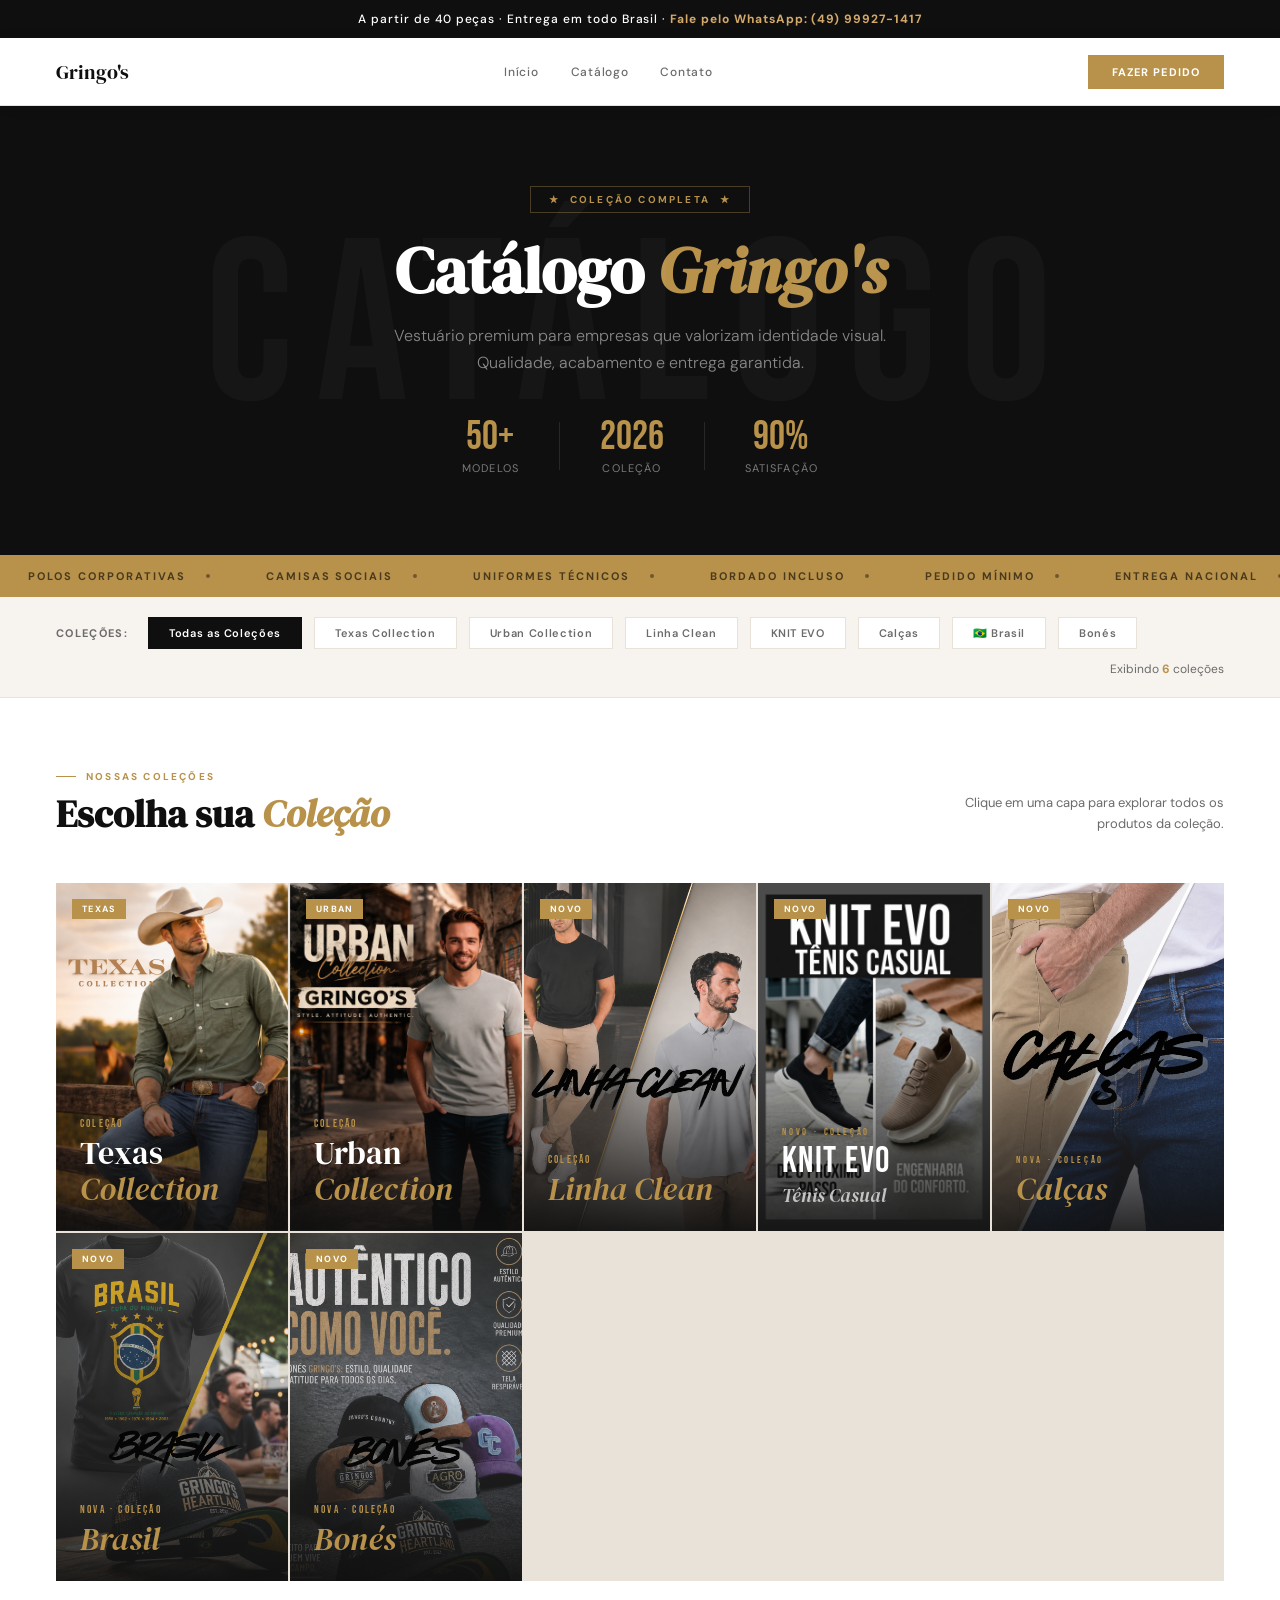
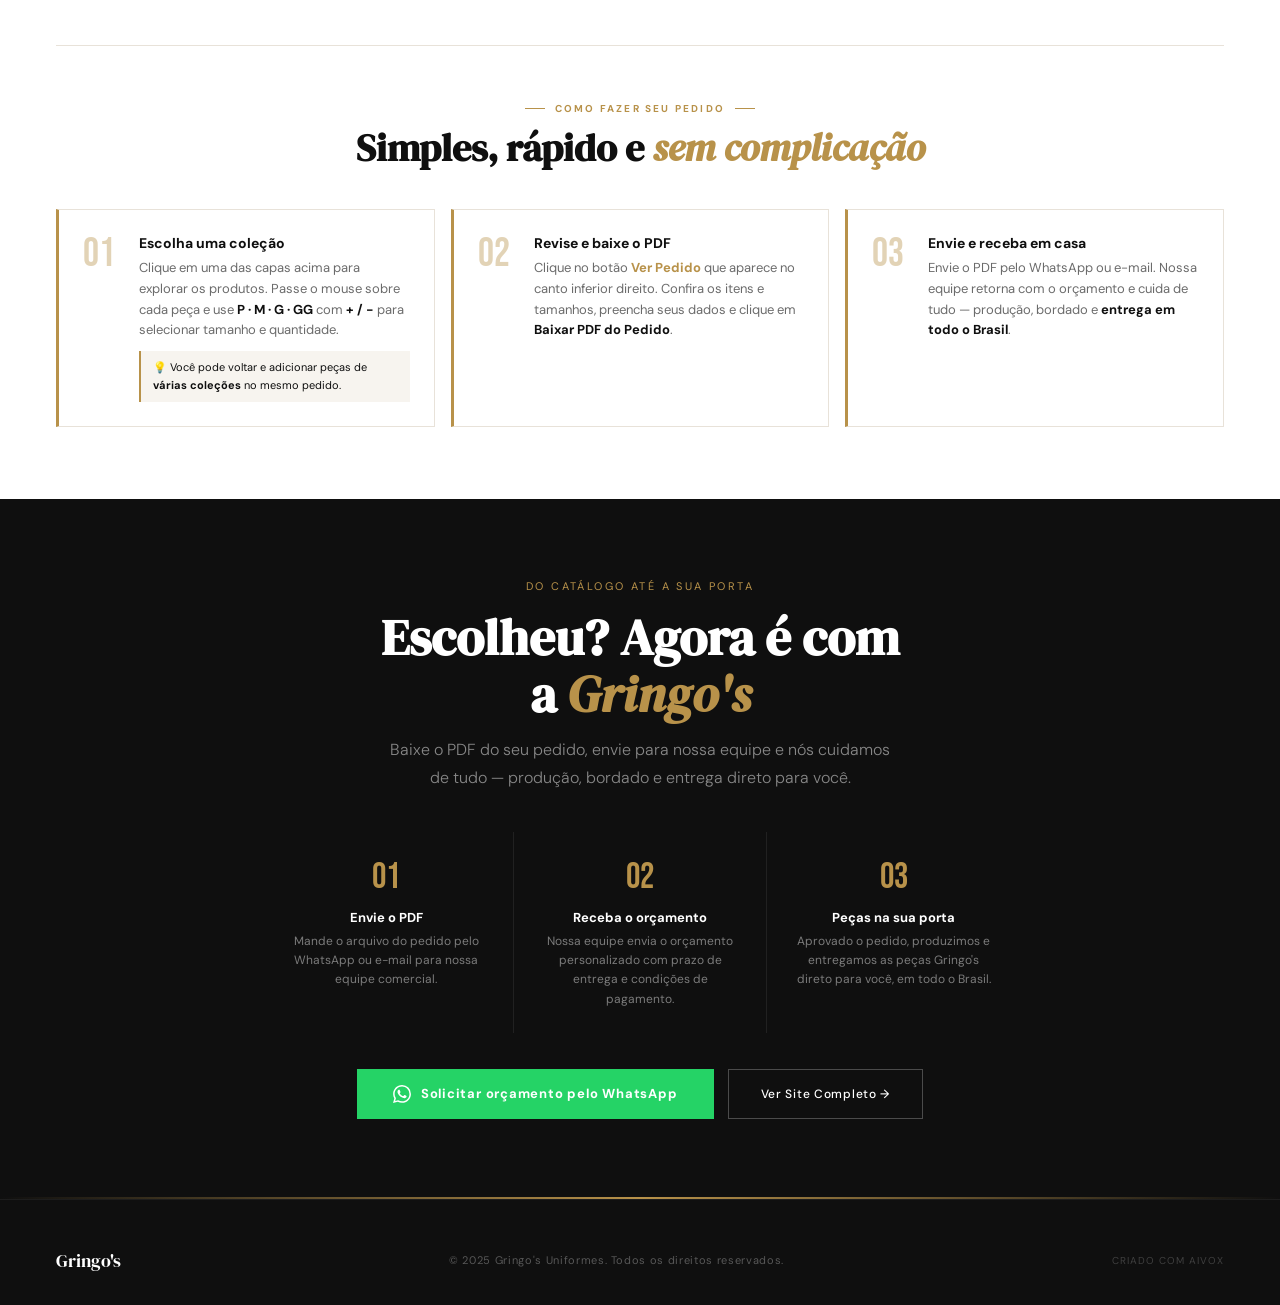
==== commit 55c053d6: "feat: Urban Heartland, Camiseta Tech, Bonés e atualizações do catálogo - Coleção Urban: Camiseta Pre" ====
--- a/index.html
+++ b/index.html
@@ -34,8 +34,9 @@
 img{display:block;max-width:100%;}
 a{text-decoration:none;color:inherit;}
 
-/* ── Zoom nas fotos das coleções Texas ───── */
+/* ── Zoom nas fotos das coleções Texas e Urban ───── */
 #texasSpiritSection div[style*="aspect-ratio"] img { cursor:zoom-in; }
+#urbanSection div[style*="aspect-ratio"] img { cursor:zoom-in; }
 
 /* ── TOPBAR ─────────────────────────────── */
 .topbar{
@@ -668,10 +669,10 @@
   .steps-grid{grid-template-columns:1fr!important;}
   /* ── Painel coleção: 480px+1fr → 1 coluna ── */
   .col-intro-panel{grid-template-columns:1fr!important;gap:24px!important;}
-  /* ── Polo Tech/Gold: 4 → 2 colunas ── */
-  #cat-polo-grid,#cat-gold-grid{grid-template-columns:repeat(2,1fr)!important;}
-  /* ── Polo Italiana: 3 → 1 coluna ── */
-  .italiana-grid{grid-template-columns:1fr!important;}
+  /* ── Polo Tech: 4 → 2 colunas ── */
+  #cat-polo-grid{grid-template-columns:repeat(2,1fr)!important;}
+  /* ── Polo Italiana: 4 → 2 colunas ── */
+  .italiana-grid{grid-template-columns:repeat(2,1fr)!important;}
   /* ── Tênis: 2 → 1 coluna ── */
   #tenis-cores-grid{grid-template-columns:1fr!important;}
   /* ── Calças/Alfaiataria fotos: 4–5 → 2 colunas ── */
@@ -693,7 +694,7 @@
   .lb-prev{left:4px;}
   .lb-next{right:4px;}
   .covers-grid{grid-template-columns:repeat(2,1fr)!important;}
-  #cat-polo-grid,#cat-gold-grid{grid-template-columns:repeat(2,1fr)!important;}
+  #cat-polo-grid{grid-template-columns:repeat(2,1fr)!important;}
 }
 
 /* Touch: sem hover scale + layout compacto no grid de catálogo */
@@ -712,10 +713,50 @@
   .qty-sizes-grid .qty-btn{width:32px;height:32px;font-size:15px;}
   .qty-sizes-grid .qty-num{min-width:18px;font-size:13px;}
   /* Botões de cor maiores para toque */
-  .ts-cor-btn,.touro-cor-btn,.teua-cor-btn,.cat-gold-cor-btn,.cat-polo-cor-btn{
+  .ts-cor-btn,.touro-cor-btn,.teua-cor-btn,.ta-cor-btn,.cat-polo-cor-btn{
     width:44px!important;height:44px!important;
   }
 }
+
+/* ── MEDIDAS THUMBNAIL + LIGHTBOX ─────────────────────── */
+.medidas-thumb-wrap {
+  display:flex;flex-direction:column;align-items:center;
+  gap:5px;flex-shrink:0;cursor:pointer;
+}
+.medidas-thumb-wrap img {
+  width:68px;height:auto;
+  border:1.5px solid rgba(0,0,0,.13);
+  transition:transform .2s,box-shadow .2s;
+  display:block;
+}
+.medidas-thumb-wrap:hover img {
+  transform:scale(1.06);
+  box-shadow:0 4px 14px rgba(0,0,0,.18);
+}
+.medidas-thumb-label {
+  font-size:8px;font-weight:700;letter-spacing:.12em;
+  text-transform:uppercase;color:#888;text-align:center;
+  font-family:var(--ff-b,sans-serif);
+}
+.medidas-lb {
+  display:none;position:fixed;inset:0;
+  background:rgba(0,0,0,.88);z-index:9999;
+  align-items:center;justify-content:center;
+  cursor:zoom-out;padding:20px;
+}
+.medidas-lb.open { display:flex; }
+.medidas-lb img {
+  max-width:min(90vw,700px);max-height:90vh;
+  object-fit:contain;cursor:default;
+  box-shadow:0 24px 80px rgba(0,0,0,.6);
+}
+.medidas-lb-close {
+  position:fixed;top:18px;right:22px;
+  color:#fff;font-size:36px;line-height:1;
+  background:none;border:none;cursor:pointer;
+  opacity:.7;transition:opacity .15s;padding:0;
+}
+.medidas-lb-close:hover { opacity:1; }
 </style>
 </head>
 <body>
@@ -787,11 +828,11 @@
   <button class="filter-btn active"  id="btn-all"     onclick="showCollection('all',this)">Todas as Coleções</button>
   <button class="filter-btn"         id="btn-texas"   onclick="showCollection('texas',this)">Texas Collection</button>
   <button class="filter-btn"         id="btn-urban"   onclick="showCollection('urban',this)">Urban Collection</button>
-  <button class="filter-btn"         id="btn-algodao" onclick="showCollection('algodao',this)">Camisetas Algodão Egípcio</button>
-  <button class="filter-btn"         id="btn-nova"    onclick="showCollection('nova',this)">Polos</button>
+  <button class="filter-btn"         id="btn-nova"    onclick="showCollection('nova',this)">Linha Clean</button>
   <button class="filter-btn"         id="btn-tenis"   onclick="showCollection('tenis',this)">KNIT EVO</button>
   <button class="filter-btn"         id="btn-calcas"  onclick="showCollection('calcas',this)">Calças</button>
   <button class="filter-btn"         id="btn-brasil"  onclick="showCollection('brasil',this)">🇧🇷 Brasil</button>
+  <button class="filter-btn"         id="btn-bones"   onclick="showCollection('bones',this)">Bonés</button>
   <span class="filter-count">Exibindo <strong id="count">6</strong> coleções</span>
 </div>
 
@@ -831,25 +872,14 @@
         <div class="page-badge">Urban</div>
       </div>
 
-      <!-- Capa Algodão Egípcio -->
-      <div class="catalog-item" style="aspect-ratio:2/3;cursor:pointer;" onclick="showCollection('algodao', document.getElementById('btn-algodao'))">
-        <img src="assets/catalogo/capa-algodao-egipcio.png" alt="Camisetas Algodão Egípcio" loading="lazy">
+
+      <!-- Capa Nova Coleção -->
+      <div class="catalog-item" style="aspect-ratio:2/3;cursor:pointer;" onclick="showCollection('nova', document.getElementById('btn-nova'))">
+        <img src="assets/catalogo/capa-linha-clean.png" alt="Linha Clean" loading="lazy">
         <div class="catalog-overlay" style="opacity:1;background:linear-gradient(180deg,transparent 40%,rgba(15,15,15,.92) 100%);">
           <div class="overlay-content" style="width:100%;">
             <div style="font-family:var(--ff-big);font-size:11px;letter-spacing:.2em;color:var(--gold);margin-bottom:6px;">COLEÇÃO</div>
-            <div style="font-family:var(--ff-h);font-size:clamp(22px,2.5vw,32px);color:var(--white);line-height:1.1;">Algodão<br><em style="color:var(--gold);">Egípcio</em></div>
-          </div>
-        </div>
-        <div class="page-badge">Premium</div>
-      </div>
-
-      <!-- Capa Nova Coleção -->
-      <div class="catalog-item" style="aspect-ratio:2/3;cursor:pointer;" onclick="showCollection('nova', document.getElementById('btn-nova'))">
-        <img src="assets/catalogo/44.svg" alt="Polo Tech Light" loading="lazy">
-        <div class="catalog-overlay" style="opacity:1;background:linear-gradient(180deg,transparent 40%,rgba(15,15,15,.92) 100%);">
-          <div class="overlay-content" style="width:100%;">
-            <div style="font-family:var(--ff-big);font-size:11px;letter-spacing:.2em;color:var(--gold);margin-bottom:6px;">COLEÇÃO</div>
-            <div style="font-family:var(--ff-h);font-size:clamp(22px,2.5vw,32px);color:var(--white);line-height:1.1;"><em style="color:var(--gold);">Polos</em></div>
+            <div style="font-family:var(--ff-h);font-size:clamp(22px,2.5vw,32px);color:var(--white);line-height:1.1;"><em style="color:var(--gold);">Linha Clean</em></div>
           </div>
         </div>
         <div class="page-badge">Novo</div>
@@ -892,6 +922,19 @@
         <div class="page-badge" style="z-index:3;">Novo</div>
       </div>
 
+
+
+      <!-- Capa Bonés -->
+      <div class="catalog-item" style="aspect-ratio:2/3;cursor:pointer;" onclick="showCollection('bones', document.getElementById('btn-bones'))">
+        <img src="assets/catalogo/capa-bones.png" alt="Bonés Gringo's" loading="lazy">
+        <div class="catalog-overlay" style="opacity:1;background:linear-gradient(180deg,transparent 40%,rgba(15,15,15,.92) 100%);">
+          <div class="overlay-content" style="width:100%;">
+            <div style="font-family:var(--ff-big);font-size:11px;letter-spacing:.2em;color:var(--gold);margin-bottom:6px;">NOVA · COLEÇÃO</div>
+            <div style="font-family:var(--ff-h);font-size:clamp(22px,2.5vw,32px);color:var(--white);line-height:1.1;"><em style="color:var(--gold);">Bonés</em></div>
+          </div>
+        </div>
+        <div class="page-badge" style="z-index:3;">Novo</div>
+      </div>
     </div>
 
     <!-- Como fazer seu pedido -->
@@ -962,7 +1005,7 @@
 
       <!-- Capa -->
       <div>
-        <div class="catalog-item" id="coverItem" style="aspect-ratio:2/3;cursor:pointer;">
+        <div class="catalog-item" id="coverItem" style="aspect-ratio:2/3;cursor:default;">
           <img id="coverImg" src="" alt="Capa" loading="lazy">
           <div class="catalog-overlay">
             <div class="overlay-content">
@@ -1090,9 +1133,9 @@
         <span style="width:20px;height:1px;background:var(--gold);display:inline-block;"></span>
         Adicionar ao pedido — <span id="ts-order-cor">Branco</span>
       </div>
-      <div style="display:flex;flex-wrap:wrap;gap:20px;align-items:center;" id="ts-sizes-wrap">
+      <div style="display:flex;align-items:flex-start;gap:20px;flex-wrap:wrap;"><div style="display:flex;flex-wrap:wrap;gap:20px;align-items:center;" id="ts-sizes-wrap">
         <!-- Gerado por JS -->
-      </div>
+      </div><div class="medidas-thumb-wrap" onclick="openMedidasLb()" title="Ver tabela de medidas"><img src="[data-uri]" alt="Tabela de Medidas"><span class="medidas-thumb-label">Tabela de Medidas</span></div></div>
       <p style="font-size:11px;color:var(--gray);margin-top:16px;line-height:1.6;">Selecione a quantidade por tamanho. O botão <strong style="color:var(--gold);">Ver Pedido</strong> aparece no canto inferior direito quando houver itens no carrinho.</p>
     </div>
 
@@ -1120,6 +1163,15 @@
           <button class="touro-cor-btn" title="Preto"
             style="width:36px;height:36px;border-radius:50%;background:#111111;border:2px solid transparent;cursor:pointer;transition:border-color .2s,transform .2s;"
             onclick="switchTouroColor('preto',305,this)"></button>
+          <button class="touro-cor-btn" title="Azul Claro"
+            style="width:36px;height:36px;border-radius:50%;background:#87CEEB;border:2px solid transparent;cursor:pointer;transition:border-color .2s,transform .2s;"
+            onclick="switchTouroColor('azul-claro',312,this)"></button>
+          <button class="touro-cor-btn" title="Verde Militar"
+            style="width:36px;height:36px;border-radius:50%;background:#4B5320;border:2px solid transparent;cursor:pointer;transition:border-color .2s,transform .2s;"
+            onclick="switchTouroColor('verde-militar',313,this)"></button>
+          <button class="touro-cor-btn" title="Azul Médio"
+            style="width:36px;height:36px;border-radius:50%;background:#4A90C4;border:2px solid transparent;cursor:pointer;transition:border-color .2s,transform .2s;"
+            onclick="switchTouroColor('azul-medio',314,this)"></button>
         </div>
       </div>
 
@@ -1142,9 +1194,9 @@
           <span style="width:20px;height:1px;background:var(--gold);display:inline-block;"></span>
           Adicionar ao pedido — <span id="touro-order-cor">Branco</span>
         </div>
-        <div style="display:flex;flex-wrap:wrap;gap:20px;align-items:center;" id="touro-sizes-wrap">
+        <div style="display:flex;align-items:flex-start;gap:20px;flex-wrap:wrap;"><div style="display:flex;flex-wrap:wrap;gap:20px;align-items:center;" id="touro-sizes-wrap">
           <!-- Gerado por JS -->
-        </div>
+        </div><div class="medidas-thumb-wrap" onclick="openMedidasLb()" title="Ver tabela de medidas"><img src="[data-uri]